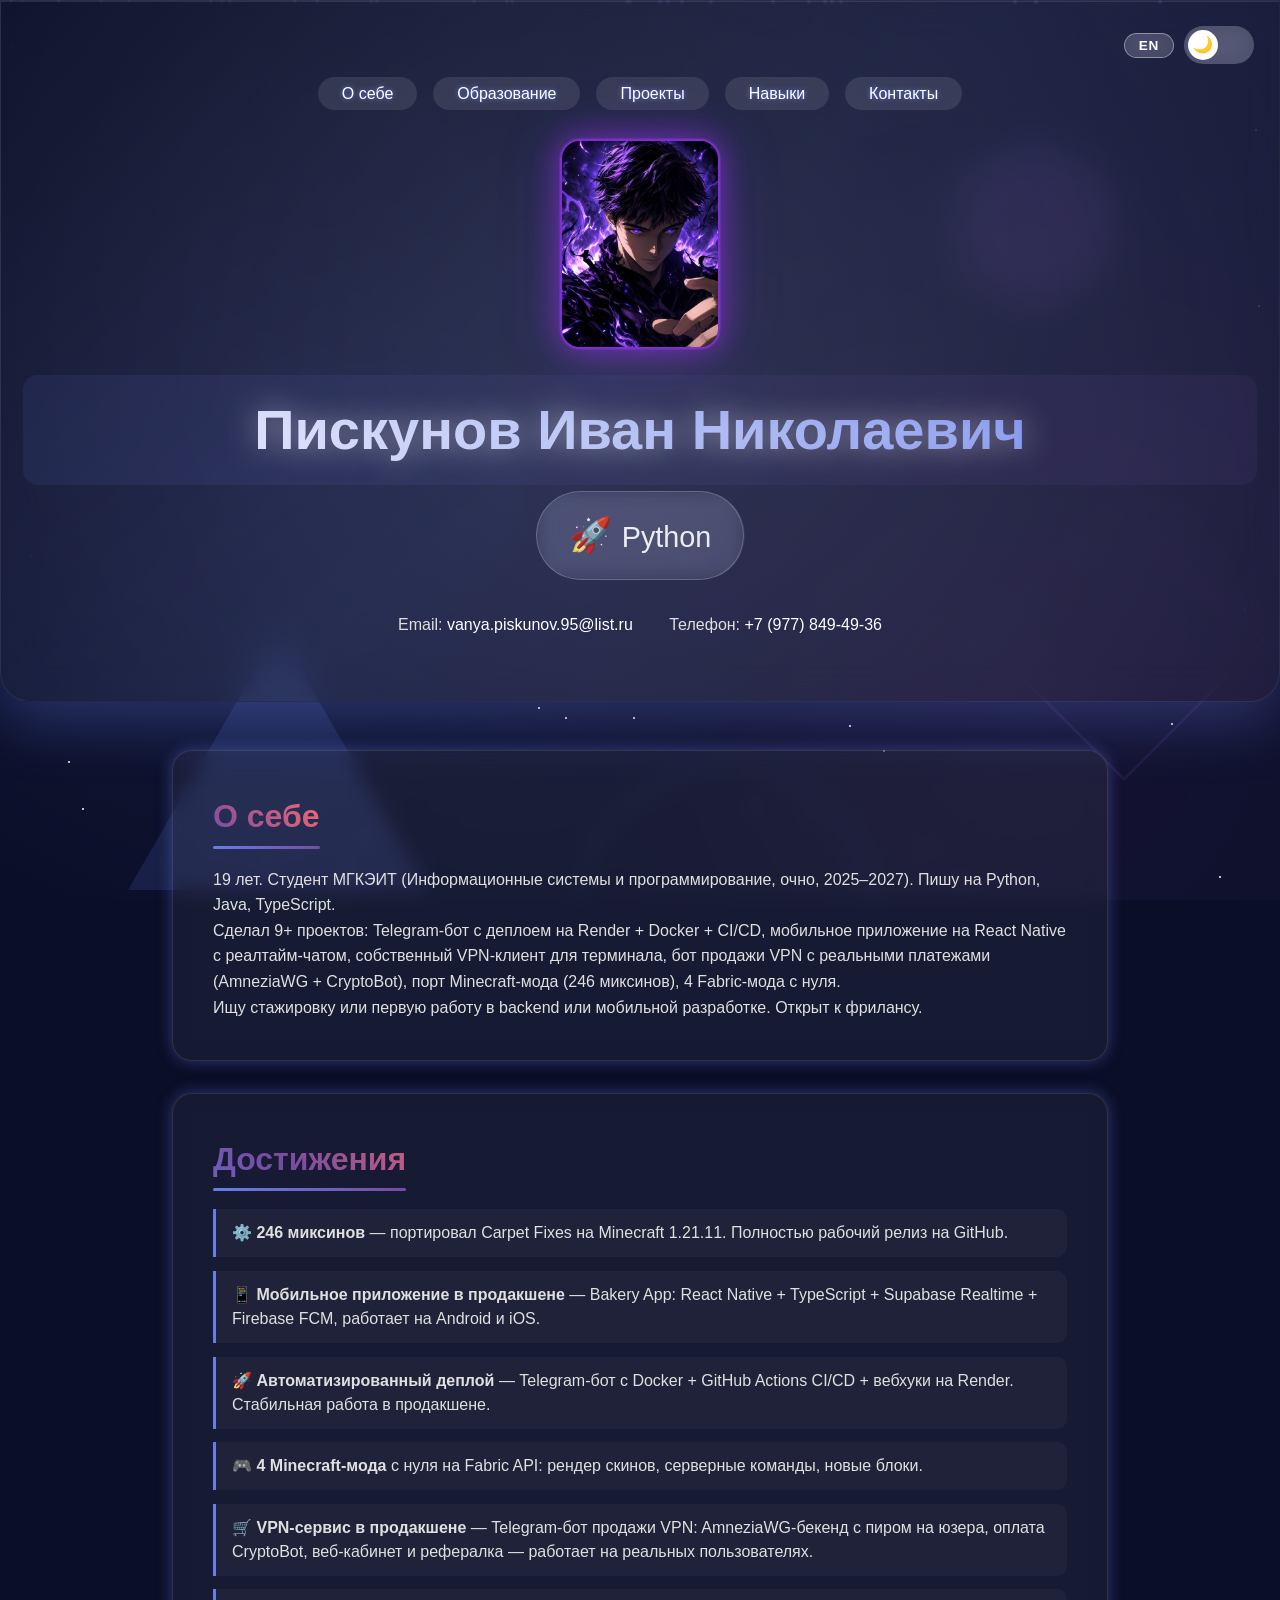
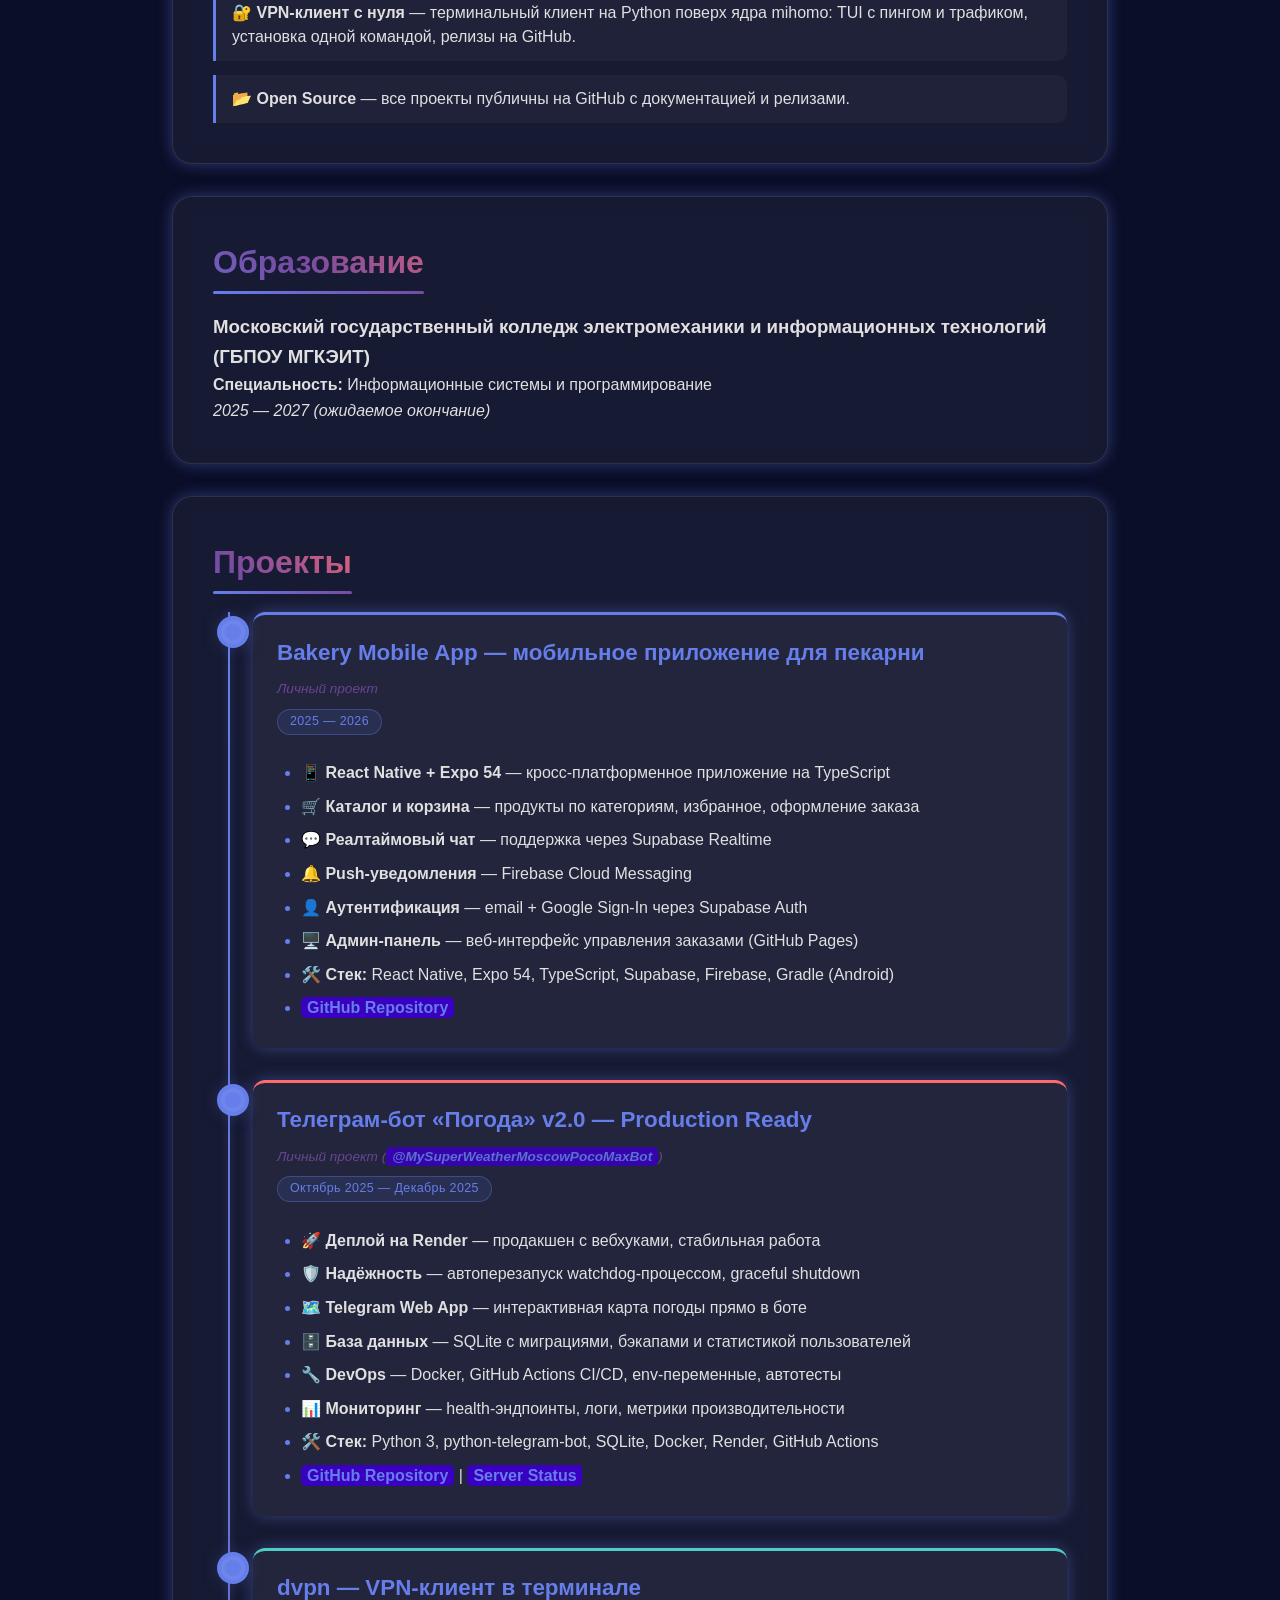
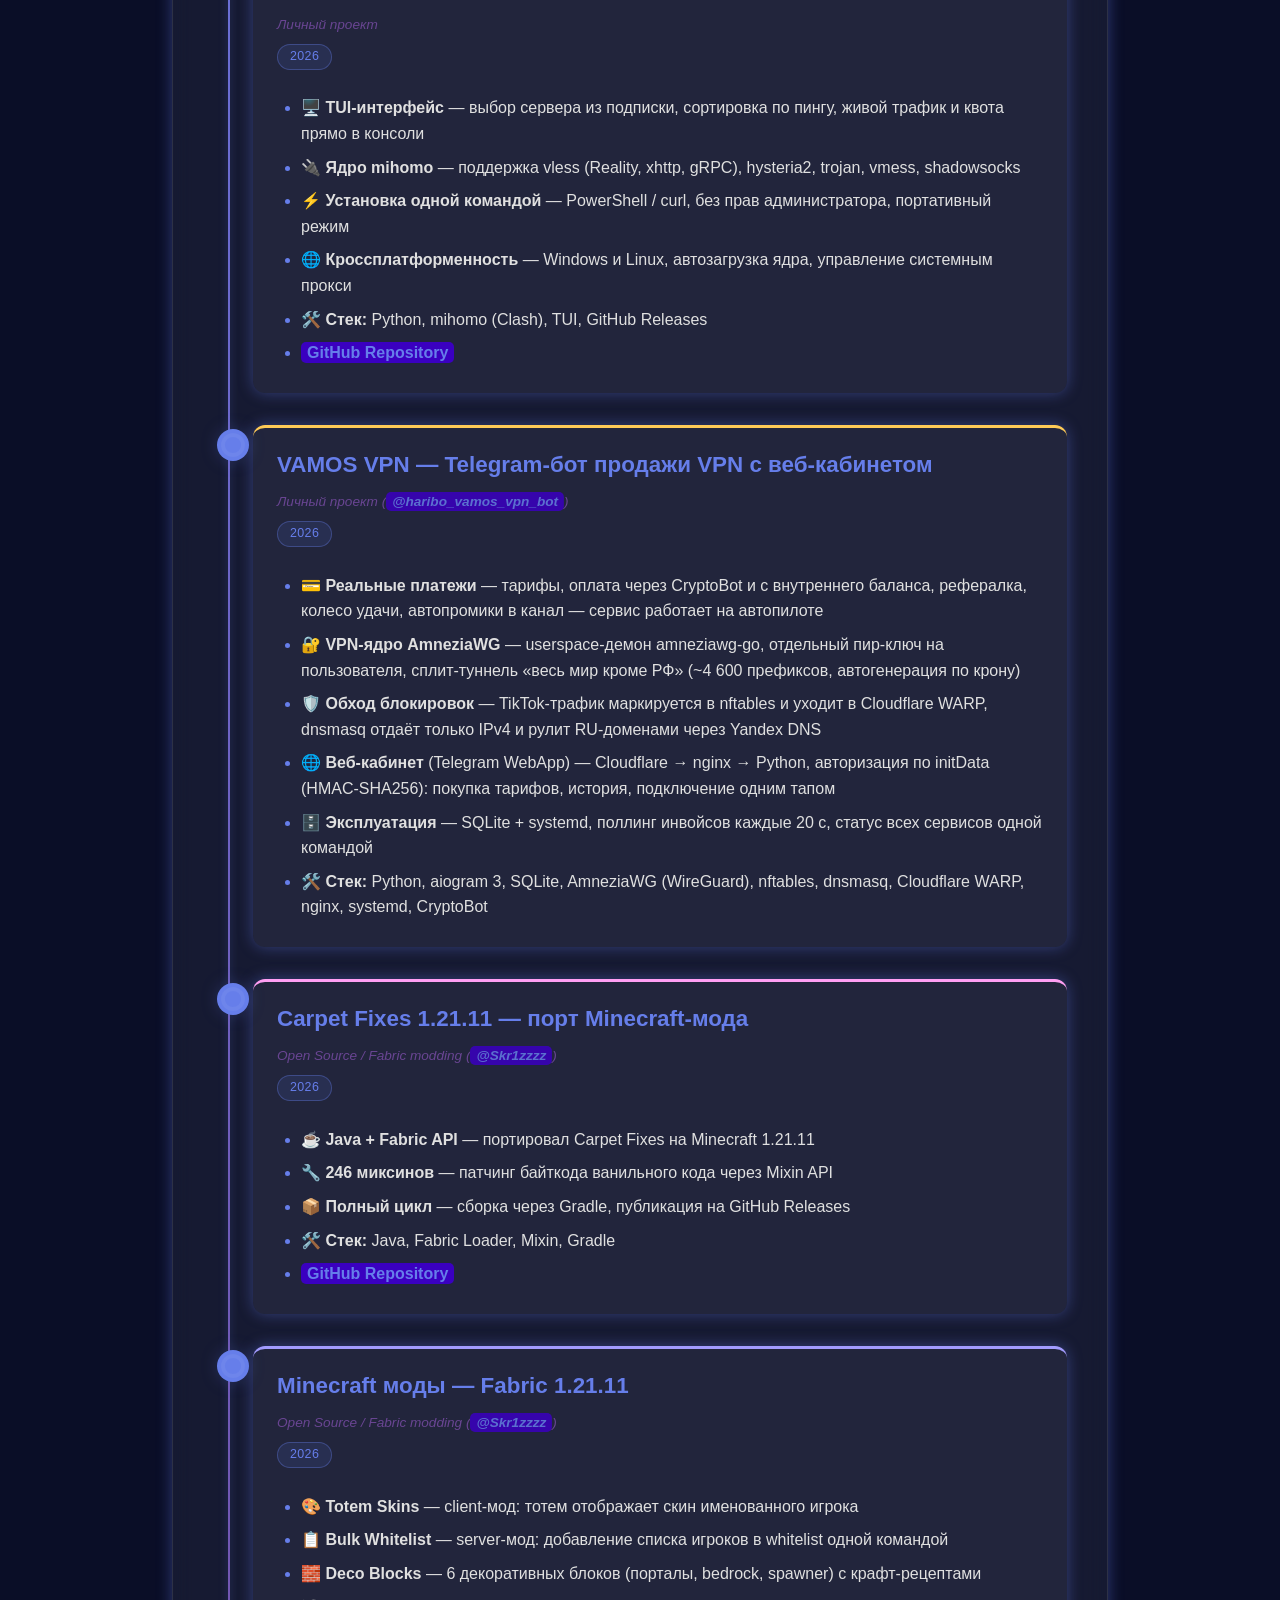
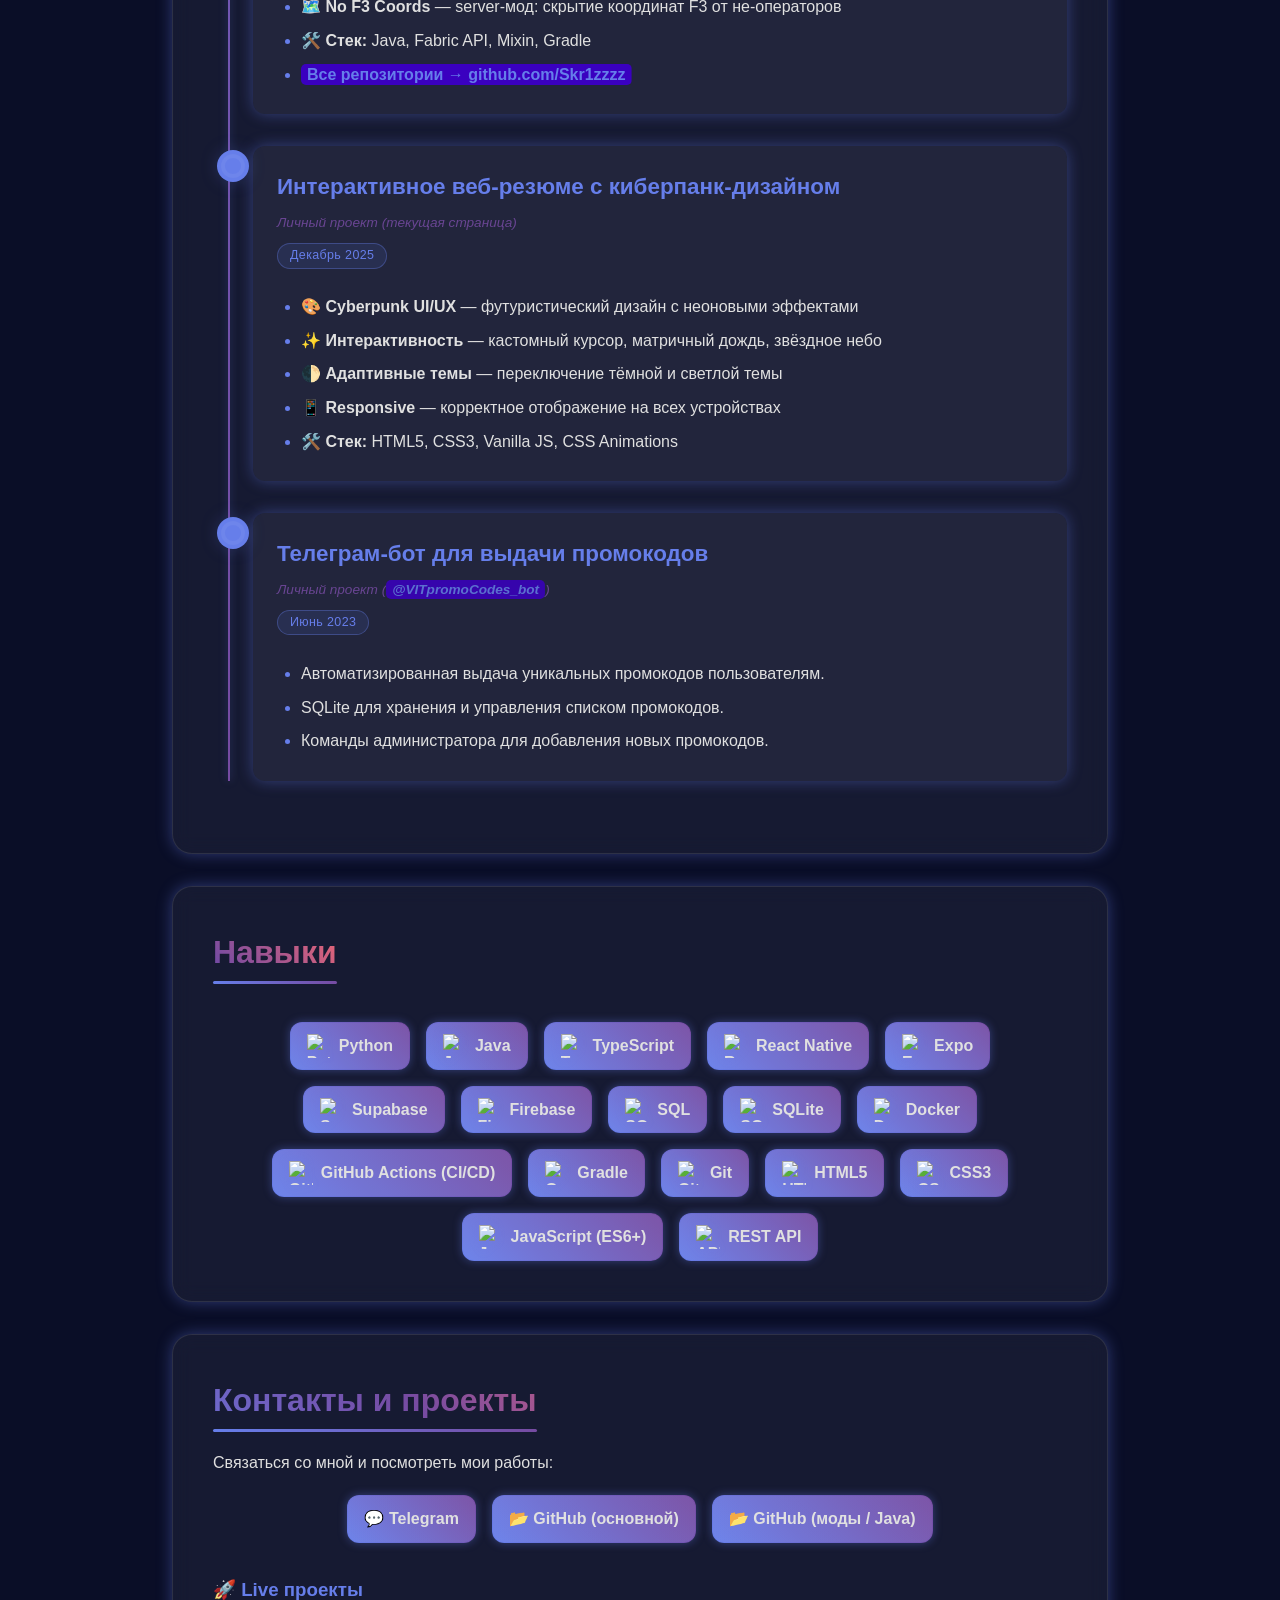
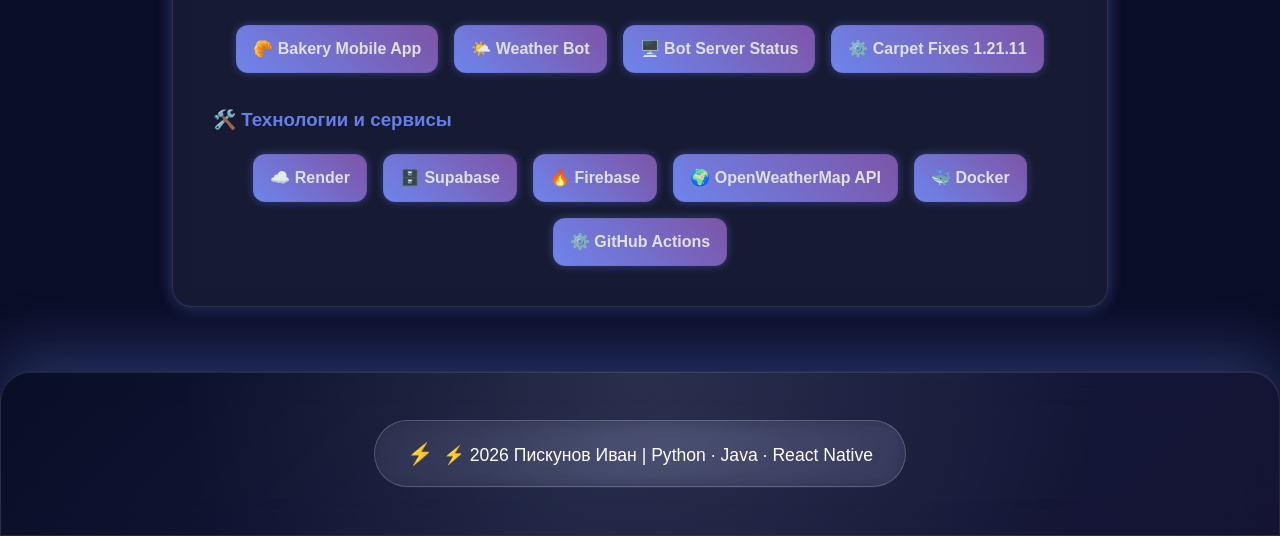
==== index.html @ 860d6eda "feat: add VAMOS VPN Telegram bot project (AmneziaWG, CryptoBot, web dashboard) Co-Authored-By: Claud" ====
<!DOCTYPE html>
<html lang="ru">

<head>
    <meta charset="UTF-8">
    <meta name="viewport" content="width=device-width, initial-scale=1.0">
    <title>Веб-резюме — Пискунов Иван</title>
    <meta name="description" content="Веб-резюме Пискунова Ивана — Python Developer, Java, React Native. 9+ проектов, ищу стажировку или первую работу.">
    <meta property="og:title" content="Пискунов Иван — Python Developer · Java · React Native">
    <meta property="og:description" content="9+ проектов: бот продажи VPN, собственный VPN-клиент, Telegram-бот, React Native приложение, порт Minecraft-мода (246 миксинов). Ищу стажировку или первую работу.">
    <meta property="og:image" content="https://avatars.githubusercontent.com/Skr1zzzz?size=400">
    <meta property="og:image:width" content="400">
    <meta property="og:image:height" content="400">
    <meta property="og:type" content="website">
    <meta name="twitter:card" content="summary_large_image">
    <meta name="twitter:title" content="Пискунов Иван — Python Developer">
    <meta name="twitter:description" content="9+ проектов: бот продажи VPN, VPN-клиент, Telegram-бот с CI/CD, React Native app, Minecraft-моды.">
    <meta name="twitter:image" content="https://avatars.githubusercontent.com/Skr1zzzz?size=400">
    <link rel="icon"
        href="data:image/svg+xml,<svg xmlns='http://www.w3.org/2000/svg' viewBox='0 0 100 100'><text y='.9em' font-size='90'>🚀</text></svg>">
    <link rel="stylesheet" href="styles.css">
</head>

<body>
    <div class="scroll-progress" id="scroll-progress"></div>

    <div class="bg-shapes" id="bg-shapes"></div>
    <div class="code-rain" id="code-rain"></div>
    <div class="particles" id="particles"></div>

    <header id="header">
        <nav>
            <ul class="nav-links">
                <li><a href="#about" data-i18n="nav_about">О себе</a></li>
                <li><a href="#education" data-i18n="nav_education">Образование</a></li>
                <li><a href="#projects" data-i18n="nav_projects">Проекты</a></li>
                <li><a href="#skills" data-i18n="nav_skills">Навыки</a></li>
                <li><a href="#contact" data-i18n="nav_contact">Контакты</a></li>
            </ul>
        </nav>
        <div class="theme-switcher-container">
            <button id="lang-toggle" class="lang-btn" title="Switch language">EN</button>
            <label class="theme-switcher">
                <input type="checkbox" id="theme-toggle">
                <span class="slider"></span>
            </label>
        </div>
        <div class="header-content">
            <div class="avatar-wrapper">
                <img src="avatar.jpg" alt="Ivan Piskunov" class="header-avatar">
                <div class="avatar-glow"></div>
            </div>
            <h1 data-i18n="header_name">Пискунов Иван Николаевич</h1>
            <h2 data-i18n="header_title">Python Developer · Java · React Native</h2>
            <div class="contact-info">
                <p>Email: <a href="mailto:vanya.piskunov.95@list.ru?subject=Связь%20с%20вами&body=Здравствуйте,%20Иван!%0A%0A">vanya.piskunov.95@list.ru</a></p>
                <p>Телефон: <a href="tel:+79778494936">+7 (977) 849-49-36</a></p>
            </div>
        </div>
    </header>

    <div class="main-container">
        <main>
            <section id="about">
                <h2 data-i18n="about_title">О себе</h2>
                <p data-i18n="about_p1">19 лет. Студент МГКЭИТ (Информационные системы и программирование, очно, 2025–2027). Пишу на Python, Java, TypeScript.</p>
                <p data-i18n="about_p2">Сделал 9+ проектов: Telegram-бот с деплоем на Render + Docker + CI/CD, мобильное приложение на React Native с реалтайм-чатом, собственный VPN-клиент для терминала, бот продажи VPN с реальными платежами (AmneziaWG + CryptoBot), порт Minecraft-мода (246 миксинов), 4 Fabric-мода с нуля.</p>
                <p data-i18n="about_p3">Ищу стажировку или первую работу в backend или мобильной разработке. Открыт к фрилансу.</p>
            </section>

            <section id="achievements">
                <h2 data-i18n="ach_title">Достижения</h2>
                <ul class="achievements-list">
                    <li data-i18n="ach_1">⚙️ <strong>246 миксинов</strong> — портировал Carpet Fixes на Minecraft 1.21.11. Полностью рабочий релиз на GitHub.</li>
                    <li data-i18n="ach_2">📱 <strong>Мобильное приложение в продакшене</strong> — Bakery App: React Native + TypeScript + Supabase Realtime + Firebase FCM, работает на Android и iOS.</li>
                    <li data-i18n="ach_3">🚀 <strong>Автоматизированный деплой</strong> — Telegram-бот с Docker + GitHub Actions CI/CD + вебхуки на Render. Стабильная работа в продакшене.</li>
                    <li data-i18n="ach_4">🎮 <strong>4 Minecraft-мода</strong> с нуля на Fabric API: рендер скинов, серверные команды, новые блоки.</li>
                    <li data-i18n="ach_bot">🛒 <strong>VPN-сервис в продакшене</strong> — Telegram-бот продажи VPN: AmneziaWG-бекенд с пиром на юзера, оплата CryptoBot, веб-кабинет и рефералка — работает на реальных пользователях.</li>
                                <li data-i18n="ach_5">🔐 <strong>VPN-клиент с нуля</strong> — терминальный клиент на Python поверх ядра mihomo: TUI с пингом и трафиком, установка одной командой, релизы на GitHub.</li>
                    <li data-i18n="ach_6">📂 <strong>Open Source</strong> — все проекты публичны на GitHub с документацией и релизами.</li>
                </ul>
            </section>

            <section id="education">
                <h2 data-i18n="edu_title">Образование</h2>
                <div class="education-item">
                    <h3 data-i18n="edu_school">Московский государственный колледж электромеханики и информационных технологий (ГБПОУ МГКЭИТ)</h3>
                    <p><strong data-i18n="edu_spec_label">Специальность:</strong> <span data-i18n="edu_spec">Информационные системы и программирование</span></p>
                    <p><em data-i18n="edu_years">2025 — 2027 (ожидаемое окончание)</em></p>
                </div>
            </section>

            <section id="projects">
                <h2 data-i18n="proj_title">Проекты</h2>
                <div class="timeline">

                    <div class="timeline-item">
                        <div class="timeline-content">
                            <h3 data-i18n="proj_bakery_title">Bakery Mobile App — мобильное приложение для пекарни</h3>
                            <p class="company" data-i18n="proj_bakery_company">Личный проект</p>
                            <span class="date" data-i18n="proj_bakery_date">2025 — 2026</span>
                            <ul>
                                <li data-i18n="proj_bakery_1"><strong>📱 React Native + Expo 54</strong> — кросс-платформенное приложение на TypeScript</li>
                                <li data-i18n="proj_bakery_2"><strong>🛒 Каталог и корзина</strong> — продукты по категориям, избранное, оформление заказа</li>
                                <li data-i18n="proj_bakery_3"><strong>💬 Реалтаймовый чат</strong> — поддержка через Supabase Realtime</li>
                                <li data-i18n="proj_bakery_4"><strong>🔔 Push-уведомления</strong> — Firebase Cloud Messaging</li>
                                <li data-i18n="proj_bakery_5"><strong>👤 Аутентификация</strong> — email + Google Sign-In через Supabase Auth</li>
                                <li data-i18n="proj_bakery_6"><strong>🖥️ Админ-панель</strong> — веб-интерфейс управления заказами (GitHub Pages)</li>
                                <li data-i18n="proj_bakery_stack"><strong>🛠️ Стек:</strong> React Native, Expo 54, TypeScript, Supabase, Firebase, Gradle (Android)</li>
                                <li><a href="https://github.com/platezkaivan-droid/bakery-mobile-app" target="_blank"><strong>GitHub Repository</strong></a></li>
                            </ul>
                        </div>
                    </div>

                    <div class="timeline-item">
                        <div class="timeline-content">
                            <h3 data-i18n="proj_weather_title">Телеграм-бот «Погода» v2.0 — Production Ready</h3>
                            <p class="company" data-i18n="proj_weather_company">Личный проект (<a href="https://t.me/MySuperWeatherMoscowPocoMaxBot" target="_blank">@MySuperWeatherMoscowPocoMaxBot</a>)</p>
                            <span class="date" data-i18n="proj_weather_date">Октябрь 2025 — Декабрь 2025</span>
                            <ul>
                                <li data-i18n="proj_weather_1"><strong>🚀 Деплой на Render</strong> — продакшен с вебхуками, стабильная работа</li>
                                <li data-i18n="proj_weather_2"><strong>🛡️ Надёжность</strong> — автоперезапуск watchdog-процессом, graceful shutdown</li>
                                <li data-i18n="proj_weather_3"><strong>🗺️ Telegram Web App</strong> — интерактивная карта погоды прямо в боте</li>
                                <li data-i18n="proj_weather_4"><strong>🗄️ База данных</strong> — SQLite с миграциями, бэкапами и статистикой пользователей</li>
                                <li data-i18n="proj_weather_5"><strong>🔧 DevOps</strong> — Docker, GitHub Actions CI/CD, env-переменные, автотесты</li>
                                <li data-i18n="proj_weather_6"><strong>📊 Мониторинг</strong> — health-эндпоинты, логи, метрики производительности</li>
                                <li data-i18n="proj_weather_stack"><strong>🛠️ Стек:</strong> Python 3, python-telegram-bot, SQLite, Docker, Render, GitHub Actions</li>
                                <li>
                                    <a href="https://github.com/platezkaivan-droid/weather_bot" target="_blank"><strong>GitHub Repository</strong></a>
                                    | <a href="https://weather-bot-a05t.onrender.com/" target="_blank"><strong>Server Status</strong></a>
                                </li>
                            </ul>
                        </div>
                    </div>

                    <div class="timeline-item">
                        <div class="timeline-content">
                            <h3 data-i18n="proj_dvpn_title">dvpn — VPN-клиент в терминале</h3>
                            <p class="company" data-i18n="proj_dvpn_company">Личный проект</p>
                            <span class="date">2026</span>
                            <ul>
                                <li data-i18n="proj_dvpn_1"><strong>🖥️ TUI-интерфейс</strong> — выбор сервера из подписки, сортировка по пингу, живой трафик и квота прямо в консоли</li>
                                <li data-i18n="proj_dvpn_2"><strong>🔌 Ядро mihomo</strong> — поддержка vless (Reality, xhttp, gRPC), hysteria2, trojan, vmess, shadowsocks</li>
                                <li data-i18n="proj_dvpn_3"><strong>⚡ Установка одной командой</strong> — PowerShell / curl, без прав администратора, портативный режим</li>
                                <li data-i18n="proj_dvpn_4"><strong>🌐 Кроссплатформенность</strong> — Windows и Linux, автозагрузка ядра, управление системным прокси</li>
                                <li data-i18n="proj_dvpn_stack"><strong>🛠️ Стек:</strong> Python, mihomo (Clash), TUI, GitHub Releases</li>
                                <li><a href="https://github.com/platezkaivan-droid/dvpn-get" target="_blank"><strong>GitHub Repository</strong></a></li>
                            </ul>
                        </div>
                    </div>

                    <div class="timeline-item">
                        <div class="timeline-content">
                            <h3 data-i18n="proj_vamos_title">VAMOS VPN — Telegram-бот продажи VPN с веб-кабинетом</h3>
                            <p class="company" data-i18n="proj_vamos_company">Личный проект (<a href="https://t.me/haribo_vamos_vpn_bot" target="_blank">@haribo_vamos_vpn_bot</a>)</p>
                            <span class="date">2026</span>
                            <ul>
                                <li data-i18n="proj_vamos_1"><strong>💳 Реальные платежи</strong> — тарифы, оплата через CryptoBot и с внутреннего баланса, рефералка, колесо удачи, автопромики в канал — сервис работает на автопилоте</li>
                                <li data-i18n="proj_vamos_2"><strong>🔐 VPN-ядро AmneziaWG</strong> — userspace-демон amneziawg-go, отдельный пир-ключ на пользователя, сплит-туннель «весь мир кроме РФ» (~4 600 префиксов, автогенерация по крону)</li>
                                <li data-i18n="proj_vamos_3"><strong>🛡️ Обход блокировок</strong> — TikTok-трафик маркируется в nftables и уходит в Cloudflare WARP, dnsmasq отдаёт только IPv4 и рулит RU-доменами через Yandex DNS</li>
                                <li data-i18n="proj_vamos_4"><strong>🌐 Веб-кабинет</strong> (Telegram WebApp) — Cloudflare → nginx → Python, авторизация по initData (HMAC-SHA256): покупка тарифов, история, подключение одним тапом</li>
                                <li data-i18n="proj_vamos_5"><strong>🗄️ Эксплуатация</strong> — SQLite + systemd, поллинг инвойсов каждые 20 с, статус всех сервисов одной командой</li>
                                <li data-i18n="proj_vamos_stack"><strong>🛠️ Стек:</strong> Python, aiogram 3, SQLite, AmneziaWG (WireGuard), nftables, dnsmasq, Cloudflare WARP, nginx, systemd, CryptoBot</li>
                            </ul>
                        </div>
                    </div>

                    <div class="timeline-item">
                        <div class="timeline-content">
                            <h3 data-i18n="proj_carpet_title">Carpet Fixes 1.21.11 — порт Minecraft-мода</h3>
                            <p class="company" data-i18n="proj_carpet_company">Open Source / Fabric modding (<a href="https://github.com/Skr1zzzz" target="_blank">@Skr1zzzz</a>)</p>
                            <span class="date">2026</span>
                            <ul>
                                <li data-i18n="proj_carpet_1"><strong>☕ Java + Fabric API</strong> — портировал Carpet Fixes на Minecraft 1.21.11</li>
                                <li data-i18n="proj_carpet_2"><strong>🔧 246 миксинов</strong> — патчинг байткода ванильного кода через Mixin API</li>
                                <li data-i18n="proj_carpet_3"><strong>📦 Полный цикл</strong> — сборка через Gradle, публикация на GitHub Releases</li>
                                <li data-i18n="proj_carpet_stack"><strong>🛠️ Стек:</strong> Java, Fabric Loader, Mixin, Gradle</li>
                                <li><a href="https://github.com/Skr1zzzz/carpet-fixes-1.21.11" target="_blank"><strong>GitHub Repository</strong></a></li>
                            </ul>
                        </div>
                    </div>

                    <div class="timeline-item">
                        <div class="timeline-content">
                            <h3 data-i18n="proj_mods_title">Minecraft моды — Fabric 1.21.11</h3>
                            <p class="company" data-i18n="proj_mods_company">Open Source / Fabric modding (<a href="https://github.com/Skr1zzzz" target="_blank">@Skr1zzzz</a>)</p>
                            <span class="date">2026</span>
                            <ul>
                                <li data-i18n="proj_mods_1"><strong>🎨 Totem Skins</strong> — client-мод: тотем отображает скин именованного игрока</li>
                                <li data-i18n="proj_mods_2"><strong>📋 Bulk Whitelist</strong> — server-мод: добавление списка игроков в whitelist одной командой</li>
                                <li data-i18n="proj_mods_3"><strong>🧱 Deco Blocks</strong> — 6 декоративных блоков (порталы, bedrock, spawner) с крафт-рецептами</li>
                                <li data-i18n="proj_mods_4"><strong>🗺️ No F3 Coords</strong> — server-мод: скрытие координат F3 от не-операторов</li>
                                <li data-i18n="proj_mods_stack"><strong>🛠️ Стек:</strong> Java, Fabric API, Mixin, Gradle</li>
                                <li><a href="https://github.com/Skr1zzzz" target="_blank"><strong data-i18n="proj_mods_all">Все репозитории → github.com/Skr1zzzz</strong></a></li>
                            </ul>
                        </div>
                    </div>

                    <div class="timeline-item">
                        <div class="timeline-content">
                            <h3 data-i18n="proj_resume_title">Интерактивное веб-резюме с киберпанк-дизайном</h3>
                            <p class="company" data-i18n="proj_resume_company">Личный проект (текущая страница)</p>
                            <span class="date" data-i18n="proj_resume_date">Декабрь 2025</span>
                            <ul>
                                <li data-i18n="proj_resume_1"><strong>🎨 Cyberpunk UI/UX</strong> — футуристический дизайн с неоновыми эффектами</li>
                                <li data-i18n="proj_resume_2"><strong>✨ Интерактивность</strong> — кастомный курсор, матричный дождь, звёздное небо</li>
                                <li data-i18n="proj_resume_3"><strong>🌓 Адаптивные темы</strong> — переключение тёмной и светлой темы</li>
                                <li data-i18n="proj_resume_4"><strong>📱 Responsive</strong> — корректное отображение на всех устройствах</li>
                                <li data-i18n="proj_resume_stack"><strong>🛠️ Стек:</strong> HTML5, CSS3, Vanilla JS, CSS Animations</li>
                            </ul>
                        </div>
                    </div>

                    <div class="timeline-item">
                        <div class="timeline-content">
                            <h3 data-i18n="proj_promo_title">Телеграм-бот для выдачи промокодов</h3>
                            <p class="company" data-i18n="proj_promo_company">Личный проект (<a href="https://t.me/VITpromoCodes_bot" target="_blank">@VITpromoCodes_bot</a>)</p>
                            <span class="date" data-i18n="proj_promo_date">Июнь 2023</span>
                            <ul>
                                <li data-i18n="proj_promo_1">Автоматизированная выдача уникальных промокодов пользователям.</li>
                                <li data-i18n="proj_promo_2">SQLite для хранения и управления списком промокодов.</li>
                                <li data-i18n="proj_promo_3">Команды администратора для добавления новых промокодов.</li>
                            </ul>
                        </div>
                    </div>

                </div>
            </section>

            <section id="skills">
                <h2 data-i18n="skills_title">Навыки</h2>
                <div class="contact-links">
                    <a href="https://www.python.org/" target="_blank" rel="noopener noreferrer">
                        <img src="https://cdn.jsdelivr.net/gh/devicons/devicon/icons/python/python-original.svg" alt="Python">
                        Python
                    </a>
                    <a href="https://www.java.com/" target="_blank" rel="noopener noreferrer">
                        <img src="https://cdn.jsdelivr.net/gh/devicons/devicon/icons/java/java-original.svg" alt="Java">
                        Java
                    </a>
                    <a href="https://www.typescriptlang.org/" target="_blank" rel="noopener noreferrer">
                        <img src="https://cdn.jsdelivr.net/gh/devicons/devicon/icons/typescript/typescript-original.svg" alt="TypeScript">
                        TypeScript
                    </a>
                    <a href="https://reactnative.dev/" target="_blank" rel="noopener noreferrer">
                        <img src="https://cdn.jsdelivr.net/gh/devicons/devicon/icons/react/react-original.svg" alt="React Native">
                        React Native
                    </a>
                    <a href="https://expo.dev/" target="_blank" rel="noopener noreferrer">
                        <img src="https://cdn.jsdelivr.net/gh/devicons/devicon/icons/javascript/javascript-original.svg" alt="Expo">
                        Expo
                    </a>
                    <a href="https://supabase.com/" target="_blank" rel="noopener noreferrer">
                        <img src="https://cdn.jsdelivr.net/gh/devicons/devicon/icons/supabase/supabase-original.svg" alt="Supabase">
                        Supabase
                    </a>
                    <a href="https://firebase.google.com/" target="_blank" rel="noopener noreferrer">
                        <img src="https://cdn.jsdelivr.net/gh/devicons/devicon/icons/firebase/firebase-plain.svg" alt="Firebase">
                        Firebase
                    </a>
                    <a href="https://ru.wikipedia.org/wiki/SQL" target="_blank" rel="noopener noreferrer">
                        <img src="https://cdn.jsdelivr.net/gh/devicons/devicon/icons/mysql/mysql-original.svg" alt="SQL">
                        SQL
                    </a>
                    <a href="https://www.sqlite.org/" target="_blank" rel="noopener noreferrer">
                        <img src="https://cdn.jsdelivr.net/gh/devicons/devicon/icons/sqlite/sqlite-original.svg" alt="SQLite">
                        SQLite
                    </a>
                    <a href="https://docs.docker.com/" target="_blank" rel="noopener noreferrer">
                        <img src="https://cdn.jsdelivr.net/gh/devicons/devicon/icons/docker/docker-original.svg" alt="Docker">
                        Docker
                    </a>
                    <a href="https://docs.github.com/en/actions" target="_blank" rel="noopener noreferrer">
                        <img src="https://cdn.jsdelivr.net/gh/devicons/devicon/icons/github/github-original.svg" alt="GitHub Actions">
                        GitHub Actions (CI/CD)
                    </a>
                    <a href="https://gradle.org/" target="_blank" rel="noopener noreferrer">
                        <img src="https://cdn.jsdelivr.net/gh/devicons/devicon/icons/gradle/gradle-original.svg" alt="Gradle">
                        Gradle
                    </a>
                    <a href="https://git-scm.com/" target="_blank" rel="noopener noreferrer">
                        <img src="https://cdn.jsdelivr.net/gh/devicons/devicon/icons/git/git-original.svg" alt="Git">
                        Git
                    </a>
                    <a href="https://developer.mozilla.org/ru/docs/Web/HTML" target="_blank" rel="noopener noreferrer">
                        <img src="https://cdn.jsdelivr.net/gh/devicons/devicon/icons/html5/html5-original.svg" alt="HTML5">
                        HTML5
                    </a>
                    <a href="https://developer.mozilla.org/ru/docs/Web/CSS" target="_blank" rel="noopener noreferrer">
                        <img src="https://cdn.jsdelivr.net/gh/devicons/devicon/icons/css3/css3-original.svg" alt="CSS3">
                        CSS3
                    </a>
                    <a href="https://developer.mozilla.org/ru/docs/Web/JavaScript" target="_blank" rel="noopener noreferrer">
                        <img src="https://cdn.jsdelivr.net/gh/devicons/devicon/icons/javascript/javascript-original.svg" alt="JavaScript">
                        JavaScript (ES6+)
                    </a>
                    <a href="https://ru.wikipedia.org/wiki/API" target="_blank" rel="noopener noreferrer">
                        <img src="https://cdn.jsdelivr.net/gh/devicons/devicon/icons/graphql/graphql-plain.svg" alt="API">
                        REST API
                    </a>
                </div>
            </section>

            <section id="contact">
                <h2 data-i18n="contact_title">Контакты и проекты</h2>
                <p data-i18n="contact_intro">Связаться со мной и посмотреть мои работы:</p>
                <div class="contact-links">
                    <a href="https://t.me/Skrizzzy4" target="_blank" data-i18n="contact_tg">💬 Telegram</a>
                    <a href="https://github.com/platezkaivan-droid" target="_blank" data-i18n="contact_gh_main">📂 GitHub (основной)</a>
                    <a href="https://github.com/Skr1zzzz" target="_blank" data-i18n="contact_gh_mods">📂 GitHub (моды / Java)</a>
                </div>

                <h3 style="margin-top: 2rem; color: var(--accent-color);" data-i18n="contact_live">🚀 Live проекты</h3>
                <div class="contact-links">
                    <a href="https://github.com/platezkaivan-droid/bakery-mobile-app" target="_blank">🥐 Bakery Mobile App</a>
                    <a href="https://t.me/MySuperWeatherMoscowPocoMaxBot" target="_blank">🌤️ Weather Bot</a>
                    <a href="https://weather-bot-a05t.onrender.com/" target="_blank">🖥️ Bot Server Status</a>
                    <a href="https://github.com/Skr1zzzz/carpet-fixes-1.21.11" target="_blank">⚙️ Carpet Fixes 1.21.11</a>
                </div>

                <h3 style="margin-top: 2rem; color: var(--accent-color);" data-i18n="contact_tech">🛠️ Технологии и сервисы</h3>
                <div class="contact-links">
                    <a href="https://render.com/" target="_blank">☁️ Render</a>
                    <a href="https://supabase.com/" target="_blank">🗄️ Supabase</a>
                    <a href="https://firebase.google.com/" target="_blank">🔥 Firebase</a>
                    <a href="https://openweathermap.org/api" target="_blank">🌍 OpenWeatherMap API</a>
                    <a href="https://docs.docker.com/" target="_blank">🐳 Docker</a>
                    <a href="https://docs.github.com/en/actions" target="_blank">⚙️ GitHub Actions</a>
                </div>
            </section>
        </main>
    </div>

    <footer>
        <p data-i18n="footer_text">⚡ 2026 Пискунов Иван | Python · Java · React Native</p>
    </footer>

    <script src="script.js"></script>
    <button id="scrollTopBtn">↑</button>
    <script>
        const scrollBtn = document.getElementById("scrollTopBtn");

        window.addEventListener("scroll", () => {
            if (window.scrollY > 300) scrollBtn.classList.add("show");
            else scrollBtn.classList.remove("show");
        });

        scrollBtn.addEventListener("click", () => {
            window.scrollTo({ top: 0, behavior: "smooth" });
        });
    </script>
</body>

</html>
---- styles.css ----
* {
    margin: 0;
    padding: 0;
    box-sizing: border-box;
}

html {
    scroll-behavior: auto;
}

:root {
    --bg-color: #0a0e27;
    --text-color: #e0e0e0;
    --header-bg: linear-gradient(135deg, #667eea 0%, #764ba2 100%);
    --header-text: white;
    --section-bg: rgba(255, 255, 255, 0.05);
    --accent-color: #667eea;
    --accent-secondary: #764ba2;
    --shadow-color: rgba(0, 0, 0, 0.3);
    --timeline-line-color: #667eea;
    --glow-color: rgba(102, 126, 234, 0.4);
    --link-hover-bg: #3a00c0;
    --link-hover-text: white;
}

body.light-theme {
    --bg-color: #f8faff;
    --text-color: #1a1a2e;
    --header-bg: linear-gradient(135deg, #8ea9ff 0%, #b58cff 100%);
    --header-text: #ffffff;
    --section-bg: rgba(255, 255, 255, 0.9);
    --accent-color: #5b6cff;
    --accent-secondary: #9b6bff;
    --shadow-color: rgba(0, 0, 0, 0.1);
    --timeline-line-color: #7d89ff;
    --glow-color: rgba(91, 108, 255, 0.5);
    /* делаю поярче чтоб норм было видно */
    --link-hover-bg: rgba(91, 108, 255, 0.15);
    --link-hover-text: #1a1a2e;
}

.section,
.card,
.timeline-item {
    position: relative;
    box-shadow: 0 0 15px var(--glow-color);
    transition: box-shadow 0.3s ease;
}

.section:hover,
.card:hover,
.timeline-item:hover {
    box-shadow: 0 0 25px var(--accent-secondary);
}


html {
    background: var(--bg-color);
}

body {
    font-family: 'Segoe UI', Tahoma, Geneva, Verdana, sans-serif;
    line-height: 1.6;
    background: var(--bg-color);
    color: var(--text-color);
    transition: background-color 0.5s, color 0.5s;
    overflow-x: hidden;
    position: relative;
}

* {
    cursor: none !important;
}

/* киберпанковый курсор как в фильмах про хакеров */
.custom-cursor {
    position: fixed;
    width: 40px;
    height: 40px;
    pointer-events: none;
    z-index: 999999;
    will-change: transform;
    transition: width 0.18s ease, height 0.18s ease, filter 0.15s ease;
    filter: drop-shadow(0 0 10px var(--accent-color));
}

/* внешнее колечко которое крутится с градиентом */
.custom-cursor::before {
    content: '';
    position: absolute;
    top: 0;
    left: 0;
    width: 100%;
    height: 100%;
    background: conic-gradient(from 0deg,
            var(--accent-color) 0deg,
            var(--accent-secondary) 90deg,
            #ff6b6b 180deg,
            #4ecdc4 270deg,
            var(--accent-color) 360deg);
    border-radius: 50%;
    animation: cursorRotate 2s linear infinite;
    opacity: 0.8;
}

/* внутренний кружочек */
.custom-cursor::after {
    content: '';
    position: absolute;
    top: 50%;
    left: 50%;
    transform: translate(-50%, -50%);
    width: 24px;
    height: 24px;
    background: rgba(255, 255, 255, 0.95);
    border: 2px solid var(--accent-color);
    border-radius: 50%;
    box-shadow:
        0 0 0 2px rgba(255, 255, 255, 0.3),
        0 0 20px var(--accent-color),
        inset 0 0 8px rgba(102, 126, 234, 0.2);
    animation: cursorPulse 1.5s ease-in-out infinite;
}

@keyframes cursorRotate {
    0% {
        transform: rotate(0deg);
    }

    100% {
        transform: rotate(360deg);
    }
}

@keyframes cursorPulse {

    0%,
    100% {
        transform: translate(-50%, -50%) scale(1);
        opacity: 1;
    }

    50% {
        transform: translate(-50%, -50%) scale(0.85);
        opacity: 0.9;
    }
}

/* центральная точечка курсора */
.cursor-center {
    position: absolute;
    top: 50%;
    left: 50%;
    transform: translate(-50%, -50%);
    width: 6px;
    height: 6px;
    background: var(--accent-color);
    border-radius: 50%;
    box-shadow:
        0 0 0 1px rgba(255, 255, 255, 0.8),
        0 0 10px var(--accent-color);
    animation: centerPulse 1s ease-in-out infinite;
    z-index: 10;
}

@keyframes centerPulse {

    0%,
    100% {
        transform: translate(-50%, -50%) scale(1);
        opacity: 1;
    }

    50% {
        transform: translate(-50%, -50%) scale(1.5);
        opacity: 0.7;
    }
}

/* когда наводишь курсор на что то */
.custom-cursor.hover {
    width: 60px;
    height: 60px;
    filter: drop-shadow(0 0 20px var(--accent-color)) drop-shadow(0 0 40px var(--accent-secondary));
}

.custom-cursor.hover::before {
    background: conic-gradient(from 0deg,
            var(--accent-color) 0deg,
            #ff6b6b 60deg,
            var(--accent-secondary) 120deg,
            #4ecdc4 180deg,
            #feca57 240deg,
            #ff9ff3 300deg,
            var(--accent-color) 360deg);
    animation: cursorRotate 0.8s linear infinite, hoverPulse 1.2s ease-in-out infinite;
}

.custom-cursor.hover::after {
    width: 36px;
    height: 36px;
    border-width: 3px;
    background: rgba(255, 255, 255, 0.98);
    box-shadow:
        0 0 0 3px rgba(255, 255, 255, 0.4),
        0 0 30px var(--accent-color),
        0 0 50px var(--accent-secondary),
        inset 0 0 15px rgba(102, 126, 234, 0.3);
}

.custom-cursor.hover .cursor-center {
    width: 10px;
    height: 10px;
    background: linear-gradient(45deg, var(--accent-color), var(--accent-secondary));
    box-shadow:
        0 0 0 2px rgba(255, 255, 255, 0.9),
        0 0 15px var(--accent-color),
        0 0 25px var(--accent-secondary);
    animation: centerPulse 0.6s ease-in-out infinite;
}

@keyframes hoverPulse {

    0%,
    100% {
        opacity: 0.9;
        transform: scale(1);
    }

    50% {
        opacity: 1;
        transform: scale(1.05);
    }
}

/* когда кликаешь */
.custom-cursor.click {
    animation: clickEffect 0.3s ease-out;
}

@keyframes clickEffect {
    0% {
        transform: scale(1);
        filter: drop-shadow(0 0 10px var(--accent-color));
    }

    50% {
        transform: scale(1.3);
        filter: drop-shadow(0 0 30px var(--accent-color)) drop-shadow(0 0 50px var(--accent-secondary));
    }

    100% {
        transform: scale(1);
        filter: drop-shadow(0 0 10px var(--accent-color));
    }
}

.custom-cursor.hover::before {
    width: 12px;
    height: 12px;
    background: linear-gradient(45deg, #ffffff, var(--accent-secondary));
    box-shadow:
        0 0 0 2px rgba(255, 255, 255, 0.9),
        0 0 20px #ffffff,
        0 0 40px var(--accent-color);
    animation: cursorHoverCenter 1s ease-in-out infinite;
}

@keyframes cursorHoverCenter {

    0%,
    100% {
        transform: translate(-50%, -50%) scale(1) rotate(0deg);
    }

    50% {
        transform: translate(-50%, -50%) scale(1.3) rotate(-180deg);
    }
}

body::before {
    content: '';
    position: fixed;
    top: 0;
    left: 0;
    width: 100%;
    height: 100%;
    background: radial-gradient(circle at 20% 50%, rgba(102, 126, 234, 0.1) 0%, transparent 50%),
        radial-gradient(circle at 80% 80%, rgba(118, 75, 162, 0.1) 0%, transparent 50%);
    pointer-events: none;
    z-index: 0;
    animation: bgPulse 15s ease-in-out infinite;
}

@keyframes bgPulse {

    0%,
    100% {
        opacity: 0.5;
    }

    50% {
        opacity: 1;
    }
}

.bg-shapes {
    position: fixed;
    top: 0;
    left: 0;
    width: 100%;
    height: 100%;
    pointer-events: none;
    z-index: 0;
    overflow: hidden;
}

.shape {
    position: absolute;
    opacity: 0.15;
}

.shape-circle {
    width: 300px;
    height: 300px;
    border: 3px solid var(--accent-color);
    border-radius: 50%;
    animation: floatRotate 25s infinite ease-in-out;
}

.shape-square {
    width: 200px;
    height: 200px;
    border: 3px solid var(--accent-secondary);
    animation: floatRotateReverse 30s infinite ease-in-out;
    transform: rotate(45deg);
}

.shape-triangle {
    width: 0;
    height: 0;
    border-left: 150px solid transparent;
    border-right: 150px solid transparent;
    border-bottom: 260px solid var(--accent-color);
    animation: floatRotate 35s infinite ease-in-out;
}

.shape-hexagon {
    width: 150px;
    height: 87px;
    background: var(--accent-secondary);
    position: relative;
    animation: floatRotateReverse 28s infinite ease-in-out;
}

.shape-hexagon::before,
.shape-hexagon::after {
    content: "";
    position: absolute;
    width: 0;
    border-left: 75px solid transparent;
    border-right: 75px solid transparent;
}

.shape-hexagon::before {
    bottom: 100%;
    border-bottom: 43.5px solid var(--accent-secondary);
}

.shape-hexagon::after {
    top: 100%;
    border-top: 43.5px solid var(--accent-secondary);
}

@keyframes floatRotate {

    0%,
    100% {
        transform: translate(0, 0) rotate(0deg);
    }

    25% {
        transform: translate(100px, -100px) rotate(90deg);
    }

    50% {
        transform: translate(50px, 100px) rotate(180deg);
    }

    75% {
        transform: translate(-50px, 50px) rotate(270deg);
    }
}

@keyframes floatRotateReverse {

    0%,
    100% {
        transform: translate(0, 0) rotate(0deg);
    }

    25% {
        transform: translate(-80px, 120px) rotate(-90deg);
    }

    50% {
        transform: translate(-40px, -80px) rotate(-180deg);
    }

    75% {
        transform: translate(60px, -40px) rotate(-270deg);
    }
}





.code-rain {
    position: fixed;
    top: 0;
    left: 0;
    width: 100%;
    height: 100%;
    pointer-events: none;
    z-index: 0;
    overflow: hidden;
}

.code-line {
    position: absolute;
    top: -100%;
    color: var(--accent-color);
    font-family: 'Courier New', monospace;
    font-size: 14px;
    opacity: 0.3;
    white-space: nowrap;
    animation: codeRainFall linear infinite;
}

@keyframes codeRainFall {
    0% {
        top: -100%;
        opacity: 0;
    }

    10% {
        opacity: 0.3;
    }

    90% {
        opacity: 0.3;
    }

    100% {
        top: 100%;
        opacity: 0;
    }
}

/* след от курсора как в матрице */
.cursor-trail {
    position: fixed;
    width: 20px;
    height: 20px;
    border-radius: 50%;
    background: conic-gradient(from 0deg,
            var(--accent-color) 0deg,
            var(--accent-secondary) 120deg,
            #4ecdc4 240deg,
            var(--accent-color) 360deg);
    pointer-events: none;
    z-index: 999998;
    opacity: 0;
    animation: trailFade 1s ease-out;
    filter: blur(1px);
}

.cursor-trail::after {
    content: '';
    position: absolute;
    top: 50%;
    left: 50%;
    transform: translate(-50%, -50%);
    width: 12px;
    height: 12px;
    background: rgba(255, 255, 255, 0.9);
    border-radius: 50%;
    border: 1px solid var(--accent-color);
}

@keyframes trailFade {
    0% {
        opacity: 0.9;
        transform: scale(1) rotate(0deg);
    }

    50% {
        opacity: 0.5;
        transform: scale(1.5) rotate(180deg);
    }

    100% {
        opacity: 0;
        transform: scale(2) rotate(360deg);
    }
}

.scroll-progress {
    position: fixed;
    top: 0;
    left: 0;
    width: 0%;
    height: 4px;
    background: linear-gradient(90deg, var(--accent-color), var(--accent-secondary));
    z-index: 9999;
    transition: width 0.1s;
    box-shadow: 0 0 10px var(--accent-color);
}

.main-container {
    max-width: 1000px;
    margin: 0 auto;
    padding: 0 2rem;
    position: relative;
    z-index: 1;
}

.particles {
    position: fixed;
    top: 0;
    left: 0;
    width: 100%;
    height: 100%;
    pointer-events: none;
    z-index: 0;
}

.particle {
    position: absolute;
    width: 4px;
    height: 4px;
    background: var(--accent-color);
    border-radius: 50%;
    opacity: 0.3;
    animation: float 20s infinite;
}

@keyframes float {

    0%,
    100% {
        transform: translateY(0) translateX(0);
        opacity: 0;
    }

    10% {
        opacity: 0.3;
    }

    90% {
        opacity: 0.3;
    }

    100% {
        transform: translateY(-100vh) translateX(50px);
        opacity: 0;
    }
}

header {
    background: linear-gradient(135deg,
            rgba(10, 14, 39, 0.95) 0%,
            rgba(102, 126, 234, 0.1) 50%,
            rgba(118, 75, 162, 0.1) 100%);
    backdrop-filter: blur(20px);
    border: 1px solid rgba(255, 255, 255, 0.1);
    border-radius: 0 0 30px 30px;
    padding: 4rem 2rem;
    text-align: center;
    position: relative;
    overflow: hidden;
    box-shadow:
        0 20px 60px rgba(102, 126, 234, 0.3),
        inset 0 1px 0 rgba(255, 255, 255, 0.1);
    margin-bottom: 3rem;
    z-index: 100;
}

header::before {
    content: '';
    position: absolute;
    top: -50%;
    left: -50%;
    width: 200%;
    height: 200%;
    background: radial-gradient(circle, rgba(255, 255, 255, 0.1) 0%, transparent 70%);
    animation: headerRotate 20s linear infinite;
}

.avatar-wrapper {
    position: relative;
    display: inline-block;
    margin: 0 auto 1.8rem;
}

.header-avatar {
    width: 160px;
    height: 210px;
    border-radius: 20px;
    object-fit: cover;
    object-position: center top;
    border: 2px solid rgba(147, 51, 234, 0.8);
    box-shadow:
        0 0 0 1px rgba(147, 51, 234, 0.3),
        0 0 30px rgba(147, 51, 234, 0.6),
        0 0 60px rgba(147, 51, 234, 0.3),
        inset 0 0 20px rgba(147, 51, 234, 0.05);
    display: block;
    transition: transform 0.35s ease, box-shadow 0.35s ease;
    position: relative;
    z-index: 1;
}

.header-avatar:hover {
    transform: scale(1.04) translateY(-4px);
    box-shadow:
        0 0 0 2px rgba(147, 51, 234, 0.6),
        0 0 50px rgba(147, 51, 234, 0.8),
        0 0 90px rgba(147, 51, 234, 0.4),
        0 20px 40px rgba(0, 0, 0, 0.5);
}

.avatar-glow {
    position: absolute;
    inset: -8px;
    border-radius: 26px;
    background: radial-gradient(ellipse at center, rgba(147, 51, 234, 0.35) 0%, transparent 70%);
    animation: avatarPulse 3s ease-in-out infinite;
    z-index: 0;
    pointer-events: none;
}

@keyframes avatarPulse {
    0%, 100% { opacity: 0.6; transform: scale(1); }
    50% { opacity: 1; transform: scale(1.05); }
}

@keyframes headerRotate {
    0% {
        transform: rotate(0deg);
    }

    100% {
        transform: rotate(360deg);
    }
}

.header-content {
    position: relative;
    z-index: 2;
}

.header-content h1 {
    font-size: 3.5rem;
    margin-bottom: 1rem;
    background: linear-gradient(45deg, #fff, var(--accent-color), #fff);
    background-size: 200% 200%;
    -webkit-background-clip: text;
    -webkit-text-fill-color: transparent;
    background-clip: text;
    animation: slideInDown 1s ease-out, shimmer 3s ease-in-out infinite;
    text-shadow: 0 0 30px rgba(255, 255, 255, 0.5);
    position: relative;
}

.header-content h1::before {
    content: '';
    position: absolute;
    top: -10px;
    left: -10px;
    right: -10px;
    bottom: -10px;
    background: linear-gradient(45deg, var(--accent-color), var(--accent-secondary));
    border-radius: 15px;
    opacity: 0.1;
    z-index: -1;
    animation: pulse 2s ease-in-out infinite;
}

@keyframes shimmer {

    0%,
    100% {
        background-position: 0% 50%;
    }

    50% {
        background-position: 100% 50%;
    }
}

.header-content h2 {
    font-size: 1.8rem;
    font-weight: 400;
    margin-bottom: 2rem;
    color: rgba(255, 255, 255, 0.9);
    animation: slideInUp 1s ease-out 0.2s both;
    position: relative;
    padding: 1rem 2rem;
    border: 1px solid rgba(255, 255, 255, 0.2);
    border-radius: 50px;
    background: rgba(255, 255, 255, 0.05);
    backdrop-filter: blur(10px);
    display: inline-block;
}

.header-content h2::before {
    content: '🚀';
    margin-right: 10px;
    font-size: 1.2em;
    animation: bounce 2s ease-in-out infinite;
}

@keyframes bounce {

    0%,
    100% {
        transform: translateY(0);
    }

    50% {
        transform: translateY(-5px);
    }
}

@keyframes slideInDown {
    from {
        opacity: 0;
        transform: translateY(-50px);
    }

    to {
        opacity: 1;
        transform: translateY(0);
    }
}

@keyframes slideInUp {
    from {
        opacity: 0;
        transform: translateY(50px);
    }

    to {
        opacity: 1;
        transform: translateY(0);
    }
}

.contact-info {
    animation: fadeIn 1s ease-out 0.4s both;
}

.contact-info p {
    display: inline-block;
    margin: 0 1rem;
}

.contact-info a {
    color: var(--header-text);
    text-decoration: none;
    transition: all 0.3s;
    position: relative;
}

.contact-info a::after {
    content: '';
    position: absolute;
    bottom: -2px;
    left: 0;
    width: 0;
    height: 2px;
    background: white;
    transition: width 0.3s;
}

.contact-info a:hover::after {
    width: 100%;
}

@keyframes fadeIn {
    from {
        opacity: 0;
    }

    to {
        opacity: 1;
    }
}

nav {
    position: relative;
    z-index: 2;
    padding: 1rem 0;
    margin-bottom: 1rem;
}

.nav-links {
    list-style: none;
    display: flex;
    justify-content: center;
    gap: 1rem;
    flex-wrap: wrap;
}

.nav-links a {
    color: var(--header-text);
    text-decoration: none;
    font-size: 1rem;
    padding: 0.5rem 1.5rem;
    border-radius: 25px;
    background: rgba(255, 255, 255, 0.1);
    backdrop-filter: blur(10px);
    transition: all 0.3s;
    position: relative;
    overflow: hidden;
}

.nav-links a::before {
    content: '';
    position: absolute;
    top: 50%;
    left: 50%;
    width: 0;
    height: 0;
    border-radius: 50%;
    background: rgba(255, 255, 255, 0.15);
    transform: translate(-50%, -50%);
    transition: width 0.6s, height 0.6s;
}

.nav-links a:hover::before {
    width: 120px;
    height: 120px;
}

.nav-links a:hover {
    transform: translateY(-3px);
    box-shadow: 0 5px 20px rgba(255, 255, 255, 0.3);
}

section {
    background: var(--section-bg);
    backdrop-filter: blur(10px);
    padding: 2.5rem;
    border-radius: 20px;
    box-shadow: 0 8px 32px var(--shadow-color);
    margin-bottom: 2rem;
    opacity: 0;
    transform: translateY(50px);
    transition: all 0.6s;
    border: 1px solid rgba(255, 255, 255, 0.1);
    position: relative;
    overflow: hidden;
}



section.visible {
    opacity: 1;
    transform: translateY(0);
}

section h2 {
    color: var(--accent-color);
    font-size: 2rem;
    margin-bottom: 1.5rem;
    position: relative;
    display: inline-block;
    animation: glow 3s ease-in-out infinite;
}

@keyframes glow {

    0%,
    100% {
        text-shadow: 0 0 10px rgba(102, 126, 234, 0.5);
    }

    50% {
        text-shadow: 0 0 20px rgba(102, 126, 234, 0.8), 0 0 30px rgba(118, 75, 162, 0.6);
    }
}

section h2::after {
    content: '';
    position: absolute;
    bottom: -6px;
    left: 0;
    width: 100%;
    height: 3px;
    background: linear-gradient(90deg, var(--accent-color), var(--accent-secondary), var(--accent-color));
    background-size: 200% 100%;
    animation: expandWidth 0.8s ease-out, underlineShimmer 3s linear infinite;
    border-radius: 2px;
}

@keyframes expandWidth {
    from {
        width: 0;
    }

    to {
        width: 100%;
    }
}

@keyframes underlineShimmer {
    0% { background-position: 0% 0%; }
    100% { background-position: 200% 0%; }
}

.timeline {
    position: relative;
    padding-left: 40px;
}

.timeline::before {
    content: '';
    position: absolute;
    left: 15px;
    top: 0;
    bottom: 0;
    width: 2px;
    background: linear-gradient(180deg, var(--accent-color), var(--accent-secondary), var(--accent-color));
    background-size: 100% 200%;
    animation: lineFlow 4s linear infinite;
    box-shadow: 0 0 8px var(--glow-color);
}

.timeline-item {
    position: relative;
    margin-bottom: 3rem;
    transition: all 0.4s;
}

.timeline-item:hover {
    transform: translateX(15px);
}

.timeline-item::before {
    content: '';
    position: absolute;
    left: -32px;
    top: 5px;
    width: 16px;
    height: 16px;
    background: var(--accent-color);
    border-radius: 50%;
    border: 4px solid var(--section-bg);
    box-shadow: 0 0 0 4px var(--accent-color), 0 0 20px var(--glow-color);
    animation: pulse 2s infinite;
    z-index: 1;
}

@keyframes pulse {

    0%,
    100% {
        box-shadow: 0 0 0 3px var(--accent-color), 0 0 15px var(--glow-color);
    }

    50% {
        box-shadow: 0 0 0 6px rgba(102, 126, 234, 0.4), 0 0 25px var(--glow-color);
    }
}

@keyframes lineFlow {
    0% { background-position: 0% 0%; }
    100% { background-position: 0% 200%; }
}

.timeline-content h3 {
    color: var(--accent-color);
    margin-bottom: 0.5rem;
    font-size: 1.4rem;
}

/* название проекта (личный, open source и т.д.) */
.timeline-content .company {
    font-size: 0.85rem;
    color: var(--accent-secondary);
    font-style: italic;
    margin: 0.2rem 0 0.4rem;
    opacity: 0.85;
}

/* бейдж с датой */
.timeline-content .date {
    display: inline-block;
    font-size: 0.78rem;
    padding: 2px 12px;
    border-radius: 20px;
    background: rgba(102, 126, 234, 0.12);
    border: 1px solid rgba(102, 126, 234, 0.35);
    color: var(--accent-color);
    margin-bottom: 0.6rem;
    letter-spacing: 0.03em;
}

body.light-theme .timeline-content .date {
    background: rgba(91, 108, 255, 0.08);
    border-color: rgba(91, 108, 255, 0.3);
}

.timeline-content ul {
    margin-top: 1rem;
    padding-left: 1.5rem;
}

.timeline-content ul li {
    margin-bottom: 0.5rem;
    position: relative;
}

.timeline-content ul li::marker {
    color: var(--accent-color);
}

.timeline-content a,
section p a {
    color: var(--accent-color);
    text-decoration: none;
    position: relative;
    font-weight: 600;
    transition: all 0.3s ease;
    padding: 2px 6px;
    border-radius: 5px;
    background: linear-gradient(120deg, transparent 0%, transparent 50%, var(--link-hover-bg) 50%);
    background-size: 220%;
    background-position: 100%;
}

.timeline-content a:hover,
section p a:hover {
    background-position: 0%;
    color: var(--link-hover-text);
    transform: translateX(5px);
    box-shadow: 0 0 20px rgba(102, 126, 234, 0.6);
}

.timeline-content a::before,
section p a::before {
    content: '→';
    position: absolute;
    left: -15px;
    opacity: 0;
    transition: all 0.3s ease;
    color: var(--accent-color);
}

.timeline-content a:hover::before,
section p a:hover::before {
    left: -20px;
    opacity: 1;
    color: var(--link-hover-text);
}


.contact-links {
    margin-top: 1.5rem;
    display: flex;
    gap: 1rem;
    flex-wrap: wrap;
}

.contact-links a {
    display: inline-block;
    background: linear-gradient(135deg, var(--accent-color), var(--accent-secondary));
    color: white;
    text-decoration: none;
    padding: 1rem 2rem;
    border-radius: 30px;
    transition: all 0.3s;
    box-shadow: 0 4px 15px rgba(102, 126, 234, 0.3);
    position: relative;
    overflow: hidden;
}

.contact-links a::before {
    content: '';
    position: absolute;
    top: 0;
    left: -100%;
    width: 100%;
    height: 100%;
    background: rgba(255, 255, 255, 0.2);
    transition: left 0.3s;
}

.contact-links a:hover::before {
    left: 100%;
}

.contact-links a:hover {
    transform: translateY(-5px);
    box-shadow: 0 8px 25px rgba(102, 126, 234, 0.5);
}

.theme-switcher-container {
    position: absolute;
    top: 25px;
    right: 25px;
    z-index: 3;
    display: flex;
    align-items: center;
    gap: 10px;
}

.lang-btn {
    background: rgba(255, 255, 255, 0.15);
    color: white;
    border: 1px solid rgba(255, 255, 255, 0.4);
    border-radius: 20px;
    padding: 4px 14px;
    font-size: 0.85rem;
    font-weight: 700;
    letter-spacing: 0.05em;
    cursor: pointer;
    backdrop-filter: blur(10px);
    transition: all 0.2s ease;
}

.lang-btn:hover {
    background: rgba(255, 255, 255, 0.3);
    box-shadow: 0 0 12px var(--accent-color);
}

body.light-theme .lang-btn {
    background: rgba(255, 255, 255, 0.7);
    color: var(--text-color);
    border: 1px solid rgba(91, 108, 255, 0.3);
}

body.light-theme .lang-btn:hover {
    background: rgba(91, 108, 255, 0.15);
    box-shadow: 0 0 12px var(--accent-color);
}

.achievements-list {
    list-style: none;
    padding: 0;
    margin: 0;
    display: flex;
    flex-direction: column;
    gap: 0.85rem;
}

.achievements-list li {
    padding: 0.75rem 1rem;
    background: rgba(255, 255, 255, 0.04);
    border-left: 3px solid var(--accent-color);
    border-radius: 0 10px 10px 0;
    line-height: 1.5;
}

body.light-theme .achievements-list li {
    background: rgba(91, 108, 255, 0.05);
}

.theme-switcher {
    position: relative;
    display: inline-block;
    width: 70px;
    height: 38px;
}

.theme-switcher input {
    opacity: 0;
    width: 0;
    height: 0;
}

.slider {
    position: absolute;
    cursor: pointer;
    top: 0;
    left: 0;
    right: 0;
    bottom: 0;
    background: rgba(255, 255, 255, 0.2);
    transition: 0.4s;
    border-radius: 34px;
    backdrop-filter: blur(10px);
}

.slider:before {
    position: absolute;
    content: "🌙";
    height: 30px;
    width: 30px;
    left: 4px;
    bottom: 4px;
    background-color: white;
    transition: 0.4s;
    border-radius: 50%;
    display: flex;
    align-items: center;
    justify-content: center;
    font-size: 16px;
}

input:checked+.slider:before {
    transform: translateX(32px);
    content: "☀️";
}

footer {
    text-align: center;
    padding: 3rem 2rem;
    background: linear-gradient(135deg,
            rgba(10, 14, 39, 0.95) 0%,
            rgba(102, 126, 234, 0.1) 50%,
            rgba(118, 75, 162, 0.1) 100%);
    backdrop-filter: blur(20px);
    border: 1px solid rgba(255, 255, 255, 0.1);
    border-radius: 30px 30px 0 0;
    color: var(--header-text);
    margin-top: 4rem;
    box-shadow:
        0 -20px 60px rgba(102, 126, 234, 0.3),
        inset 0 1px 0 rgba(255, 255, 255, 0.1);
    position: relative;
    overflow: hidden;
}

footer::before {
    content: '';
    position: absolute;
    top: 0;
    left: 0;
    right: 0;
    bottom: 0;
    background: radial-gradient(circle at 50% 0%,
            rgba(255, 255, 255, 0.1) 0%,
            transparent 70%);
    pointer-events: none;
}

footer p {
    position: relative;
    z-index: 2;
    font-size: 1.1rem;
    margin: 0;
    padding: 1rem 2rem;
    border: 1px solid rgba(255, 255, 255, 0.2);
    border-radius: 50px;
    background: rgba(255, 255, 255, 0.05);
    backdrop-filter: blur(10px);
    display: inline-block;
    animation: glow 3s ease-in-out infinite;
}

footer p::before {
    content: '⚡';
    margin-right: 10px;
    font-size: 1.2em;
    animation: sparkle 2s ease-in-out infinite;
}

@keyframes sparkle {

    0%,
    100% {
        opacity: 1;
        transform: scale(1);
    }

    50% {
        opacity: 0.7;
        transform: scale(1.1);
    }
}

@media (max-width: 768px) {
    .header-content h1 {
        font-size: 2rem;
    }

    .header-content h2 {
        font-size: 1.2rem;
    }

    .contact-info p {
        display: block;
        margin: 0.5rem 0;
    }

    .nav-links {
        flex-direction: column;
        gap: 0.5rem;
    }

    section {
        padding: 1.5rem;
    }

    .main-container {
        padding: 0 1rem;
    }

    * {
        cursor: auto !important;
    }

    .cursor-trail,
    .custom-cursor {
        display: none !important;
    }
}

section,
.timeline-item,
.card {
    position: relative;
    box-shadow: 0 0 15px var(--glow-color);
    transition: box-shadow 0.3s ease, transform 0.3s ease;
    overflow: visible;
}


section:hover,
.timeline-item:hover,
.card:hover {
    box-shadow: 0 0 30px var(--accent-secondary);
    transform: translateY(-5px);
}




body.light-theme section,
body.light-theme .timeline-item,
body.light-theme .card {
    box-shadow: 0 0 20px rgba(91, 108, 255, 0.4);
}

body.light-theme section:hover,
body.light-theme .timeline-item:hover,
body.light-theme .card:hover {
    box-shadow: 0 0 30px rgba(155, 107, 255, 0.6);
}


#scrollTopBtn {
    position: fixed;
    bottom: 30px;
    right: 30px;
    width: 50px;
    height: 50px;
    border: none;
    border-radius: 50%;
    background: var(--accent-color);
    color: white;
    font-size: 24px;
    font-weight: bold;
    cursor: pointer;
    box-shadow: 0 0 20px var(--glow-color), 0 4px 15px rgba(0,0,0,0.3);
    transition: all 0.3s ease;
    opacity: 0;
    visibility: hidden;
    z-index: 9999;
    display: flex;
    align-items: center;
    justify-content: center;
}

#scrollTopBtn:hover {
    background: var(--accent-secondary);
    box-shadow: 0 0 30px var(--accent-secondary), 0 6px 20px rgba(0,0,0,0.4);
    transform: scale(1.15);
}

#scrollTopBtn.show {
    opacity: 1;
    visibility: visible;
}

.contact-links {
    display: flex;
    flex-wrap: wrap;
    justify-content: center;
    gap: 16px;
    margin-top: 20px;
}

.contact-links a {
    display: flex;
    align-items: center;
    gap: 8px;
    padding: 10px 16px;
    border-radius: 12px;
    background: var(--section-bg);
    color: var(--text-color);
    text-decoration: none;
    font-weight: 600;
    box-shadow: 0 0 10px var(--glow-color);
    transition: all 0.3s ease;
    position: relative;
    overflow: hidden;
}

.contact-links a img {
    width: 24px;
    height: 24px;
    filter: drop-shadow(0 0 5px var(--glow-color));
    transition: transform 0.3s ease;
}

.contact-links a:hover {
    transform: translateY(-4px);
    box-shadow: 0 0 20px var(--accent-secondary);
}




.contact-links a:hover img {
    transform: translateY(-2px);
}

/* улучшенный cursor-trail — маленькие точки вместо больших колец */
@keyframes trailFade {
    0%   { opacity: 0.8; transform: scale(1); }
    100% { opacity: 0;   transform: scale(0.2); }
}

/* карточки проектов — цветная полоска сверху */
.timeline-item {
    border-top: 3px solid transparent;
    background-clip: padding-box;
    border-radius: 12px;
    padding: 1.2rem 1.5rem;
    margin-bottom: 2rem;
    background: var(--section-bg);
    transition: border-color 0.3s ease, box-shadow 0.3s ease, transform 0.3s ease;
}

.timeline-item:nth-child(1) { border-top-color: #667eea; }
.timeline-item:nth-child(2) { border-top-color: #ff6b6b; }
.timeline-item:nth-child(3) { border-top-color: #4ecdc4; }
.timeline-item:nth-child(4) { border-top-color: #feca57; }
.timeline-item:nth-child(5) { border-top-color: #ff9ff3; }
.timeline-item:nth-child(6) { border-top-color: #a29bfe; }

.timeline-item:hover {
    transform: translateX(8px);
    box-shadow: 0 0 30px var(--glow-color);
}

/* убрать старый SVG-курсор если осталась CSS-реализация */
.custom-cursor { display: none !important; }





/* матричный дождь на фоне */
.matrix-rain {
    position: fixed;
    top: 0;
    left: 0;
    width: 100%;
    height: 100%;
    pointer-events: none;
    z-index: 0;
    overflow: hidden;
}

.matrix-char {
    position: absolute;
    color: var(--accent-color);
    font-family: 'Courier New', monospace;
    font-size: 18px;
    opacity: 0.7;
    animation: matrixFall linear infinite;
}

@keyframes matrixFall {
    0% {
        top: -100px;
        opacity: 1;
    }

    100% {
        top: 100vh;
        opacity: 0;
    }
}

/* неоновое свечение для меню */
.nav-links a {
    text-shadow: 0 0 5px var(--accent-color);
    transition: all 0.3s ease;
}

.nav-links a:hover {
    text-shadow:
        0 0 5px var(--accent-color),
        0 0 10px var(--accent-color),
        0 0 15px var(--accent-color),
        0 0 20px var(--accent-secondary);
    animation: neonPulse 1.5s ease-in-out infinite alternate;
}

@keyframes neonPulse {
    from {
        text-shadow:
            0 0 5px var(--accent-color),
            0 0 10px var(--accent-color),
            0 0 15px var(--accent-color),
            0 0 20px var(--accent-secondary);
    }

    to {
        text-shadow:
            0 0 2px var(--accent-color),
            0 0 5px var(--accent-color),
            0 0 8px var(--accent-color),
            0 0 12px var(--accent-secondary);
    }
}

/* голографический эффект для блоков */
section {
    position: relative;
}

section::after {
    content: '';
    position: absolute;
    top: 0;
    left: 0;
    right: 0;
    bottom: 0;
    background: linear-gradient(45deg,
            transparent 30%,
            rgba(255, 255, 255, 0.1) 50%,
            transparent 70%);
    opacity: 0;
    transform: translateX(-100%);
    transition: all 0.6s ease;
    pointer-events: none;
}

section:hover::after {
    opacity: 1;
    transform: translateX(100%);
}

/* кнопки левитируют когда наводишь */
.contact-links a {
    position: relative;
    transition: all 0.3s ease;
}

.contact-links a:hover {
    animation: levitate 2s ease-in-out infinite;
}

@keyframes levitate {

    0%,
    100% {
        transform: translateY(-4px);
    }

    50% {
        transform: translateY(-8px);
    }
}

/* звездочки на фоне мерцают */
.stars {
    position: fixed;
    top: 0;
    left: 0;
    width: 100%;
    height: 100%;
    pointer-events: none;
    z-index: 0;
}

.star {
    position: absolute;
    width: 2px;
    height: 2px;
    background: white;
    border-radius: 50%;
    animation: twinkle 3s ease-in-out infinite;
}

@keyframes twinkle {

    0%,
    100% {
        opacity: 0.3;
        transform: scale(1);
    }

    50% {
        opacity: 1;
        transform: scale(1.2);
    }
}

/* радужные заголовки переливаются */
section h2 {
    background: linear-gradient(45deg,
            var(--accent-color),
            var(--accent-secondary),
            #ff6b6b,
            #4ecdc4,
            var(--accent-color));
    background-size: 400% 400%;
    -webkit-background-clip: text;
    -webkit-text-fill-color: transparent;
    background-clip: text;
    animation: rainbowShift 3s ease-in-out infinite;
}

@keyframes rainbowShift {

    0%,
    100% {
        background-position: 0% 50%;
    }

    50% {
        background-position: 100% 50%;
    }
}

/* точки на таймлайне пульсируют и меняют цвет */
.timeline-item::before {
    animation: pulse 2s infinite, colorShift 4s ease-in-out infinite;
}

@keyframes colorShift {

    0%,
    100% {
        background: var(--accent-color);
    }

    25% {
        background: #ff6b6b;
    }

    50% {
        background: var(--accent-secondary);
    }

    75% {
        background: #4ecdc4;
    }
}

/* прогресс бар с волновым эффектом */
.scroll-progress {
    background: linear-gradient(90deg,
            var(--accent-color),
            var(--accent-secondary),
            #ff6b6b,
            #4ecdc4,
            var(--accent-color));
    background-size: 200% 100%;
    animation: waveProgress 2s linear infinite;
}

@keyframes waveProgress {
    0% {
        background-position: 0% 0%;
    }

    100% {
        background-position: 200% 0%;
    }
}

/* глитч эффект при наведении */
.timeline-item:hover .timeline-content h3 {
    animation: glitch 0.3s ease-in-out;
}

@keyframes glitch {

    0%,
    100% {
        transform: translate(0);
    }

    20% {
        transform: translate(-2px, 2px);
    }

    40% {
        transform: translate(-2px, -2px);
    }

    60% {
        transform: translate(2px, 2px);
    }

    80% {
        transform: translate(2px, -2px);
    }
}

/* энергетическое поле в шапке сайта */
header::after {
    content: '';
    position: absolute;
    top: 0;
    left: 0;
    right: 0;
    bottom: 0;
    background: radial-gradient(circle at var(--mouse-x, 50%) var(--mouse-y, 50%),
            rgba(255, 255, 255, 0.1) 0%,
            transparent 50%);
    opacity: 0;
    transition: opacity 0.3s ease;
    pointer-events: none;
}

header:hover::after {
    opacity: 1;
}

/* киберпанковые границы у кнопок */
.contact-links a {
    border: 1px solid transparent;
    background: linear-gradient(var(--section-bg), var(--section-bg)) padding-box,
        linear-gradient(45deg, var(--accent-color), var(--accent-secondary)) border-box;
}

.contact-links a:hover {
    background: linear-gradient(var(--section-bg), var(--section-bg)) padding-box,
        linear-gradient(45deg, #ff6b6b, #4ecdc4, var(--accent-color)) border-box;
    animation: borderGlow 1s ease-in-out infinite alternate;
}

@keyframes borderGlow {
    from {
        filter: drop-shadow(0 0 5px var(--accent-color));
    }

    to {
        filter: drop-shadow(0 0 15px var(--accent-secondary));
    }
}

/* частицы разлетаются когда кликаешь */
.click-particle {
    position: fixed;
    width: 6px;
    height: 6px;
    background: var(--accent-color);
    border-radius: 50%;
    pointer-events: none;
    z-index: 9999;
    animation: particleExplode 0.8s ease-out forwards;
}

@keyframes particleExplode {
    0% {
        opacity: 1;
        transform: scale(1);
    }

    100% {
        opacity: 0;
        transform: scale(0) translate(var(--dx), var(--dy));
    }
}

/* для мобилок отключаю тяжелые эффекты */
@media (max-width: 768px) {
    .header-content h1 {
        font-size: 2rem;
    }

    section h2 {
        -webkit-text-fill-color: var(--accent-color);
        background: none;
        animation: none;
    }

    .nav-links a:hover {
        animation: none;
    }
}

/* светлая тема для тех кто не любит темноту */

/* шапка для светлой темы */
body.light-theme header {
    background: linear-gradient(135deg,
            rgba(248, 250, 255, 0.95) 0%,
            rgba(91, 108, 255, 0.1) 50%,
            rgba(155, 107, 255, 0.1) 100%);
    border: 1px solid rgba(91, 108, 255, 0.2);
    box-shadow:
        0 20px 60px rgba(91, 108, 255, 0.2),
        inset 0 1px 0 rgba(255, 255, 255, 0.8);
}

body.light-theme .header-content h1 {
    background: linear-gradient(45deg, #1a1a2e, var(--accent-color), #1a1a2e);
    background-size: 200% 200%;
    -webkit-background-clip: text;
    -webkit-text-fill-color: transparent;
    background-clip: text;
    text-shadow: 0 0 30px rgba(91, 108, 255, 0.3);
}

body.light-theme .header-content h1::before {
    background: linear-gradient(45deg, var(--accent-color), var(--accent-secondary));
    opacity: 0.05;
}

body.light-theme .header-content h2 {
    color: var(--text-color);
    border: 1px solid rgba(91, 108, 255, 0.3);
    background: rgba(255, 255, 255, 0.7);
}

/* подвал для светлой темы */
body.light-theme footer {
    background: linear-gradient(135deg,
            rgba(248, 250, 255, 0.95) 0%,
            rgba(91, 108, 255, 0.1) 50%,
            rgba(155, 107, 255, 0.1) 100%);
    border: 1px solid rgba(91, 108, 255, 0.2);
    color: var(--text-color);
    box-shadow:
        0 -20px 60px rgba(91, 108, 255, 0.2),
        inset 0 1px 0 rgba(255, 255, 255, 0.8);
}

body.light-theme footer::before {
    background: radial-gradient(circle at 50% 0%,
            rgba(91, 108, 255, 0.1) 0%,
            transparent 70%);
}

body.light-theme footer p {
    border: 1px solid rgba(91, 108, 255, 0.3);
    background: rgba(255, 255, 255, 0.7);
    color: var(--text-color);
}

/* курсор адаптирую под светлую тему */
body.light-theme .custom-cursor::after {
    background: rgba(26, 26, 46, 0.95);
    border: 2px solid var(--accent-color);
    box-shadow:
        0 0 0 2px rgba(26, 26, 46, 0.3),
        0 0 20px var(--accent-color),
        inset 0 0 8px rgba(91, 108, 255, 0.2);
}

body.light-theme .cursor-center {
    background: var(--accent-color);
    box-shadow:
        0 0 0 1px rgba(26, 26, 46, 0.8),
        0 0 10px var(--accent-color);
}

body.light-theme .custom-cursor.hover .cursor-center {
    background: linear-gradient(45deg, var(--accent-color), var(--accent-secondary));
    box-shadow:
        0 0 0 2px rgba(26, 26, 46, 0.9),
        0 0 15px var(--accent-color),
        0 0 25px var(--accent-secondary);
}

body.light-theme .custom-cursor.hover::after {
    background: rgba(26, 26, 46, 0.98);
    border-width: 3px;
    box-shadow:
        0 0 0 3px rgba(26, 26, 46, 0.4),
        0 0 30px var(--accent-color),
        0 0 50px var(--accent-secondary),
        inset 0 0 15px rgba(91, 108, 255, 0.3);
}



/* след курсора тоже под светлую тему */
body.light-theme .cursor-trail::after {
    background: rgba(26, 26, 46, 0.9);
    border: 1px solid var(--accent-color);
}

/* меню навигации для светлой темы */
body.light-theme .nav-links a {
    background: rgba(255, 255, 255, 0.8);
    color: var(--text-color);
    border: 1px solid rgba(91, 108, 255, 0.2);
}

body.light-theme .nav-links a::before {
    background: rgba(91, 108, 255, 0.15);
}

body.light-theme .nav-links a:hover {
    box-shadow: 0 5px 20px rgba(91, 108, 255, 0.3);
    text-shadow:
        0 0 5px var(--accent-color),
        0 0 10px var(--accent-color),
        0 0 15px var(--accent-color),
        0 0 20px var(--accent-secondary);
}

/* контакты в шапке для светлой темы */
body.light-theme .contact-info a {
    color: var(--text-color);
}

body.light-theme .contact-info a::after {
    background: var(--accent-color);
}

/* переключалка темы когда светлая включена */
body.light-theme .slider {
    background: rgba(91, 108, 255, 0.2);
}

body.light-theme .slider:before {
    background-color: var(--accent-color);
    color: white;
}

/* еще всякие доработки для светлой темы */
body.light-theme header::before {
    background: radial-gradient(circle, rgba(91, 108, 255, 0.05) 0%, transparent 70%);
}

body.light-theme header::after {
    background: radial-gradient(circle at var(--mouse-x, 50%) var(--mouse-y, 50%),
            rgba(91, 108, 255, 0.1) 0%,
            transparent 50%);
}

/* эффекты адаптированные под светлую тему */
body.light-theme .matrix-char {
    color: var(--accent-color);
    opacity: 0.4;
}

body.light-theme .star {
    background: var(--accent-color);
    opacity: 0.6;
}

body.light-theme .click-particle {
    background: var(--accent-color);
}
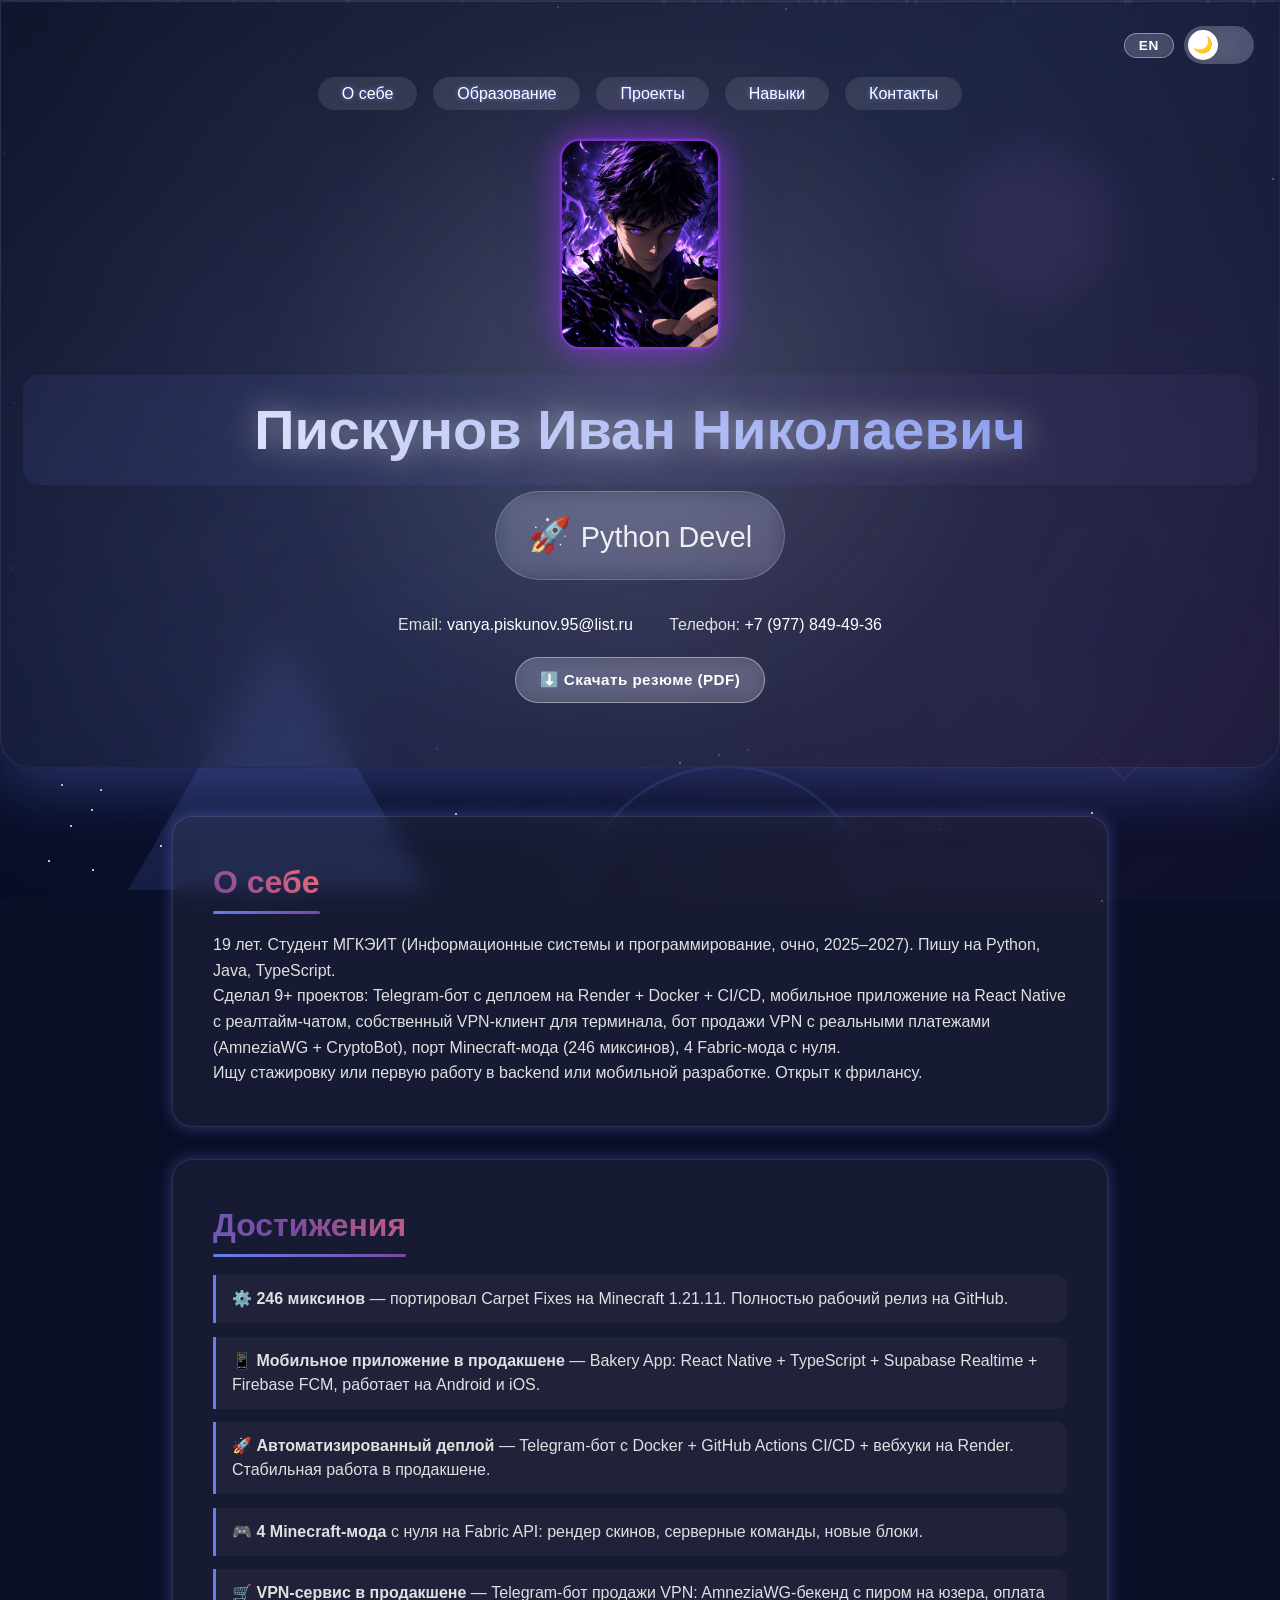
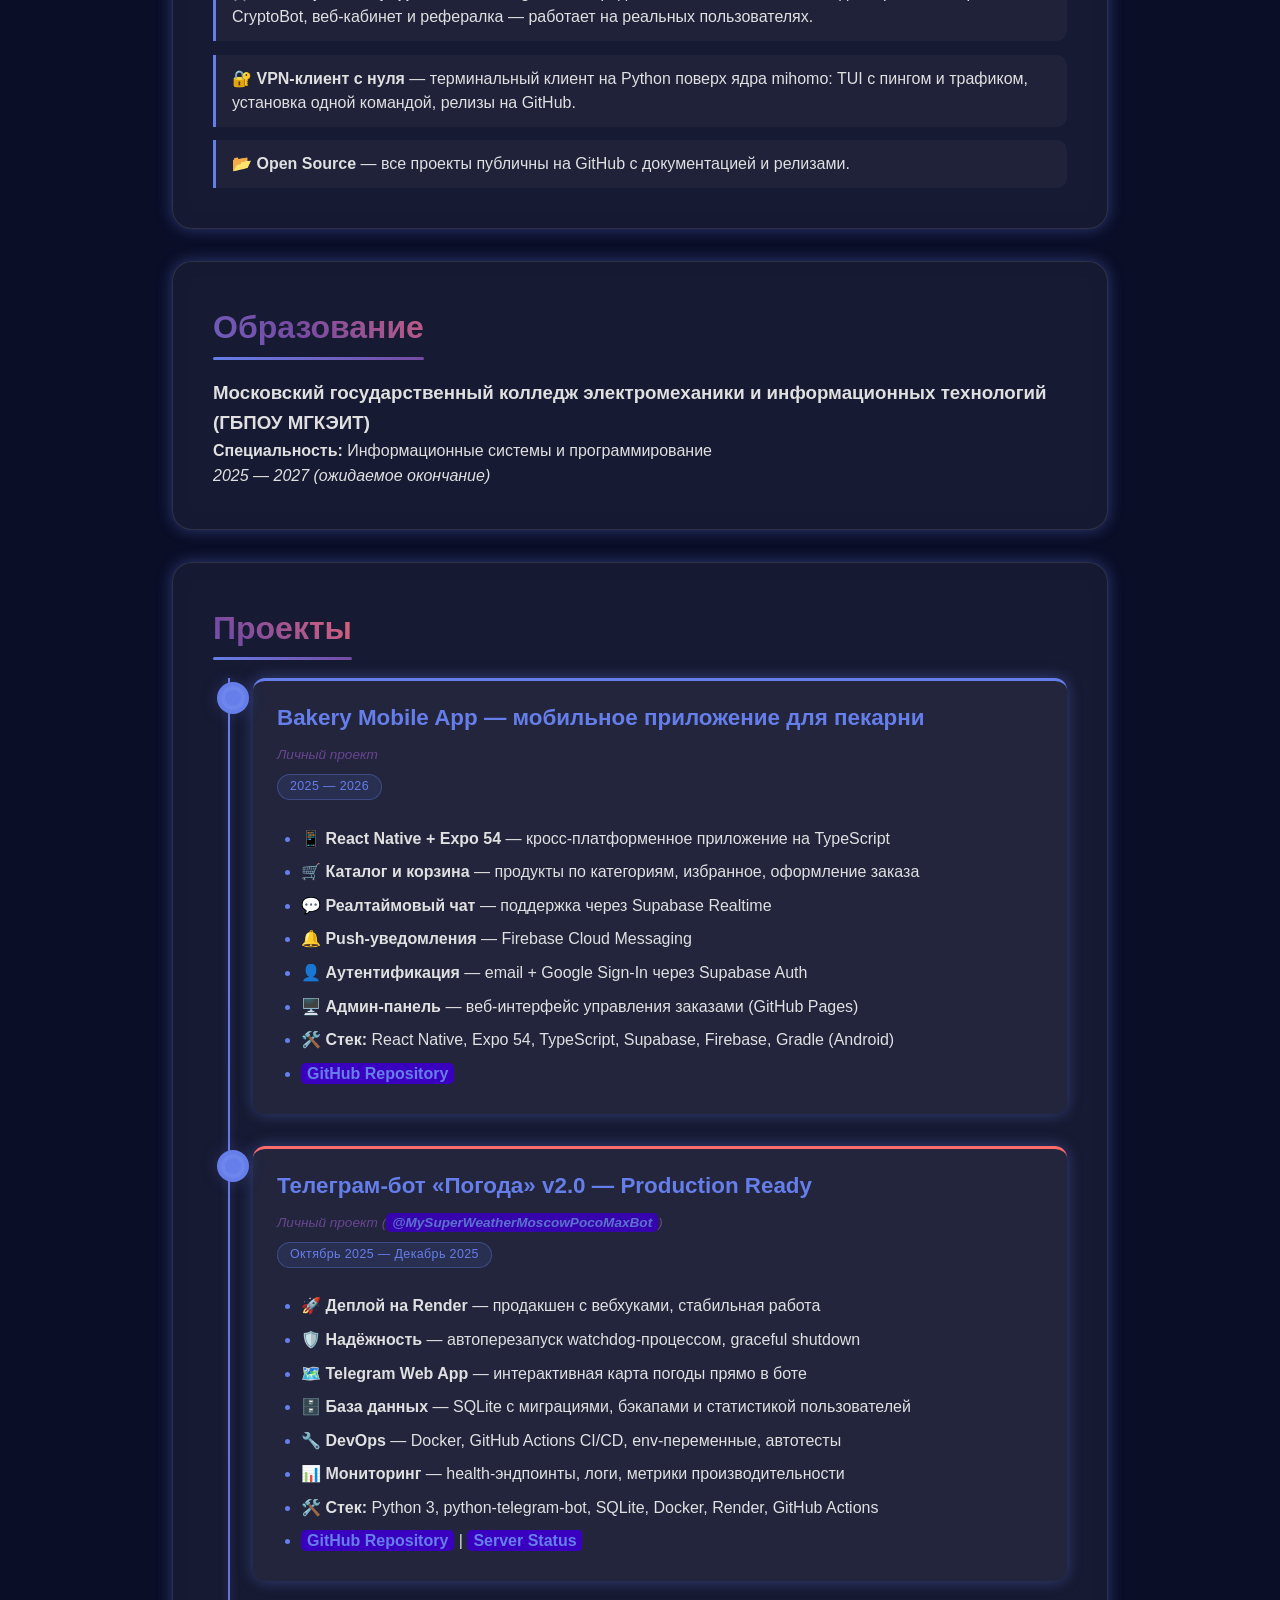
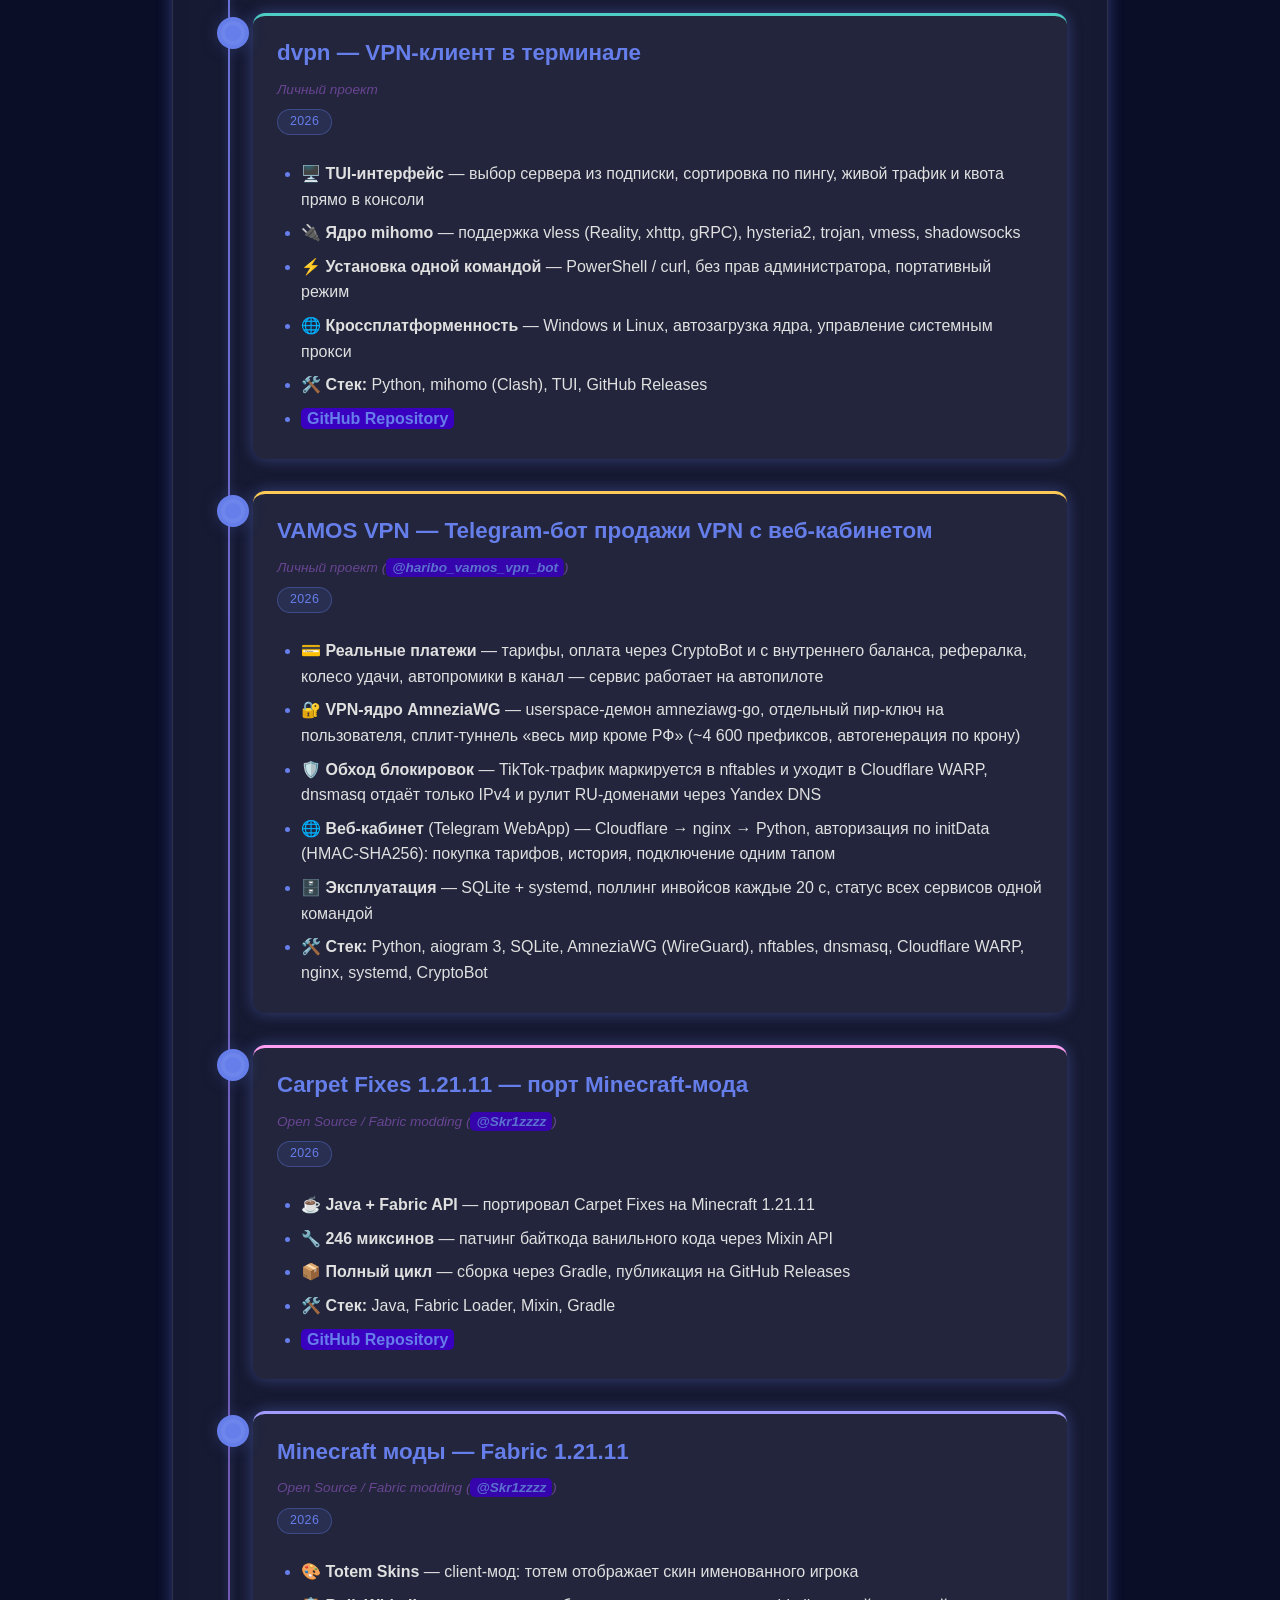
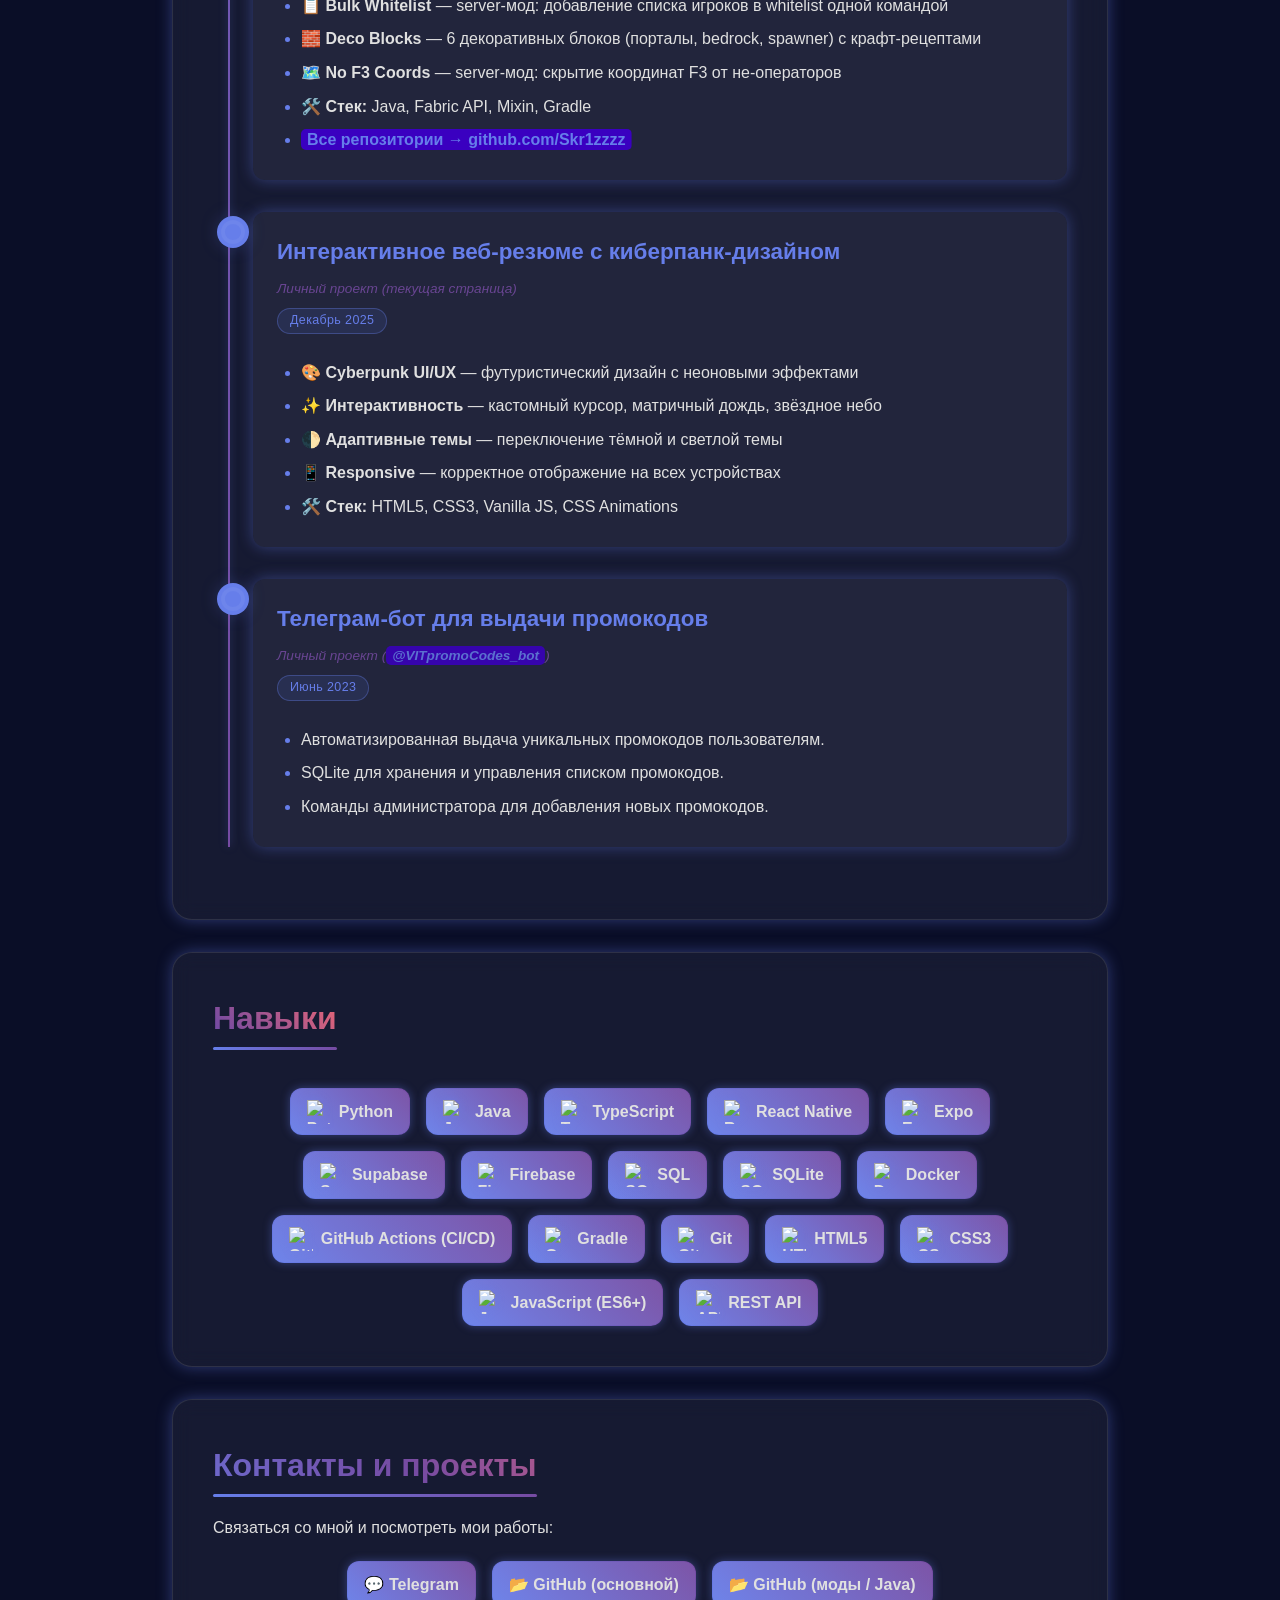
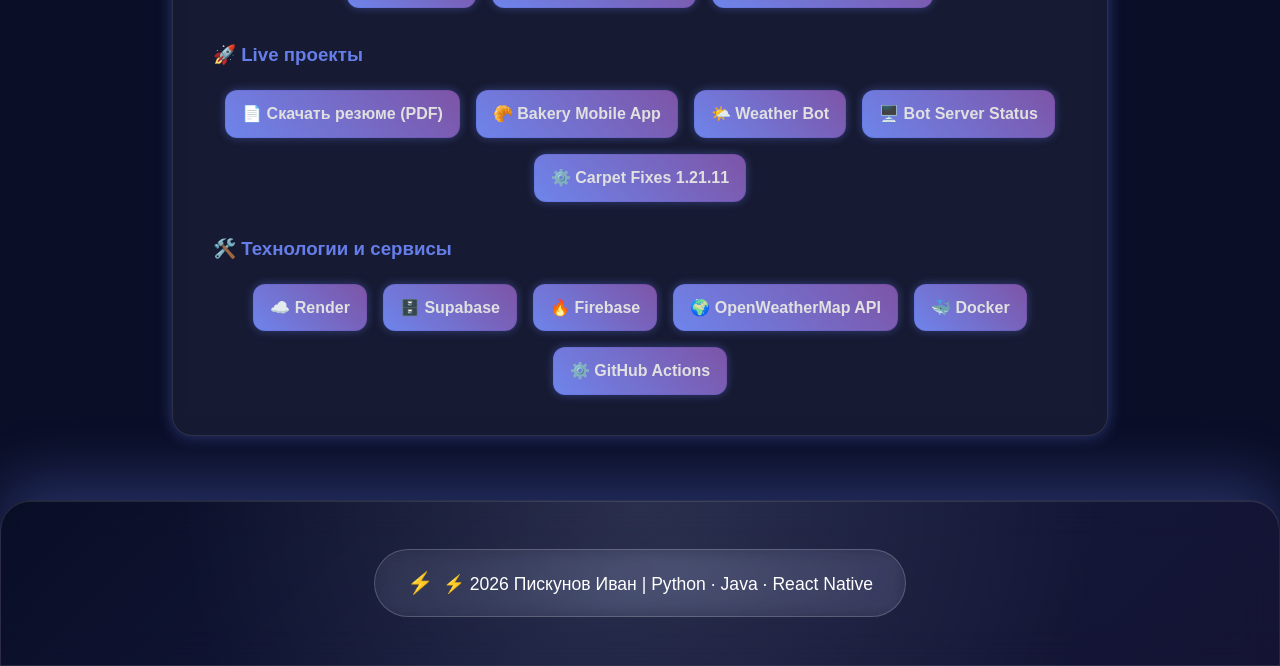
==== commit 82a848f2: "feat: add downloadable PDF resume with download button Co-Authored-By: Claude <noreply@anthropic.com" ====
--- a/index.html
+++ b/index.html
@@ -56,6 +56,7 @@
                 <p>Email: <a href="mailto:vanya.piskunov.95@list.ru?subject=Связь%20с%20вами&body=Здравствуйте,%20Иван!%0A%0A">vanya.piskunov.95@list.ru</a></p>
                 <p>Телефон: <a href="tel:+79778494936">+7 (977) 849-49-36</a></p>
             </div>
+            <a href="resume.pdf" download="Пискунов_Иван_резюме.pdf" class="pdf-btn" data-i18n="download_pdf">⬇️ Скачать резюме (PDF)</a>
         </div>
     </header>
 
@@ -312,6 +313,7 @@
 
                 <h3 style="margin-top: 2rem; color: var(--accent-color);" data-i18n="contact_live">🚀 Live проекты</h3>
                 <div class="contact-links">
+                    <a href="resume.pdf" download="Пискунов_Иван_резюме.pdf">📄 Скачать резюме (PDF)</a>
                     <a href="https://github.com/platezkaivan-droid/bakery-mobile-app" target="_blank">🥐 Bakery Mobile App</a>
                     <a href="https://t.me/MySuperWeatherMoscowPocoMaxBot" target="_blank">🌤️ Weather Bot</a>
                     <a href="https://weather-bot-a05t.onrender.com/" target="_blank">🖥️ Bot Server Status</a>
--- a/styles.css
+++ b/styles.css
@@ -1130,6 +1130,29 @@
     cursor: pointer;
     backdrop-filter: blur(10px);
     transition: all 0.2s ease;
+}
+
+.pdf-btn {
+    display: inline-block;
+    margin-top: 1.2rem;
+    background: rgba(255, 255, 255, 0.15);
+    color: var(--header-text);
+    border: 1px solid rgba(255, 255, 255, 0.4);
+    border-radius: 25px;
+    padding: 10px 24px;
+    font-size: 0.95rem;
+    font-weight: 700;
+    letter-spacing: 0.03em;
+    text-decoration: none;
+    cursor: pointer;
+    backdrop-filter: blur(10px);
+    transition: all 0.25s ease;
+}
+
+.pdf-btn:hover {
+    background: rgba(255, 255, 255, 0.3);
+    box-shadow: 0 0 18px var(--glow-color);
+    transform: translateY(-2px);
 }
 
 .lang-btn:hover {
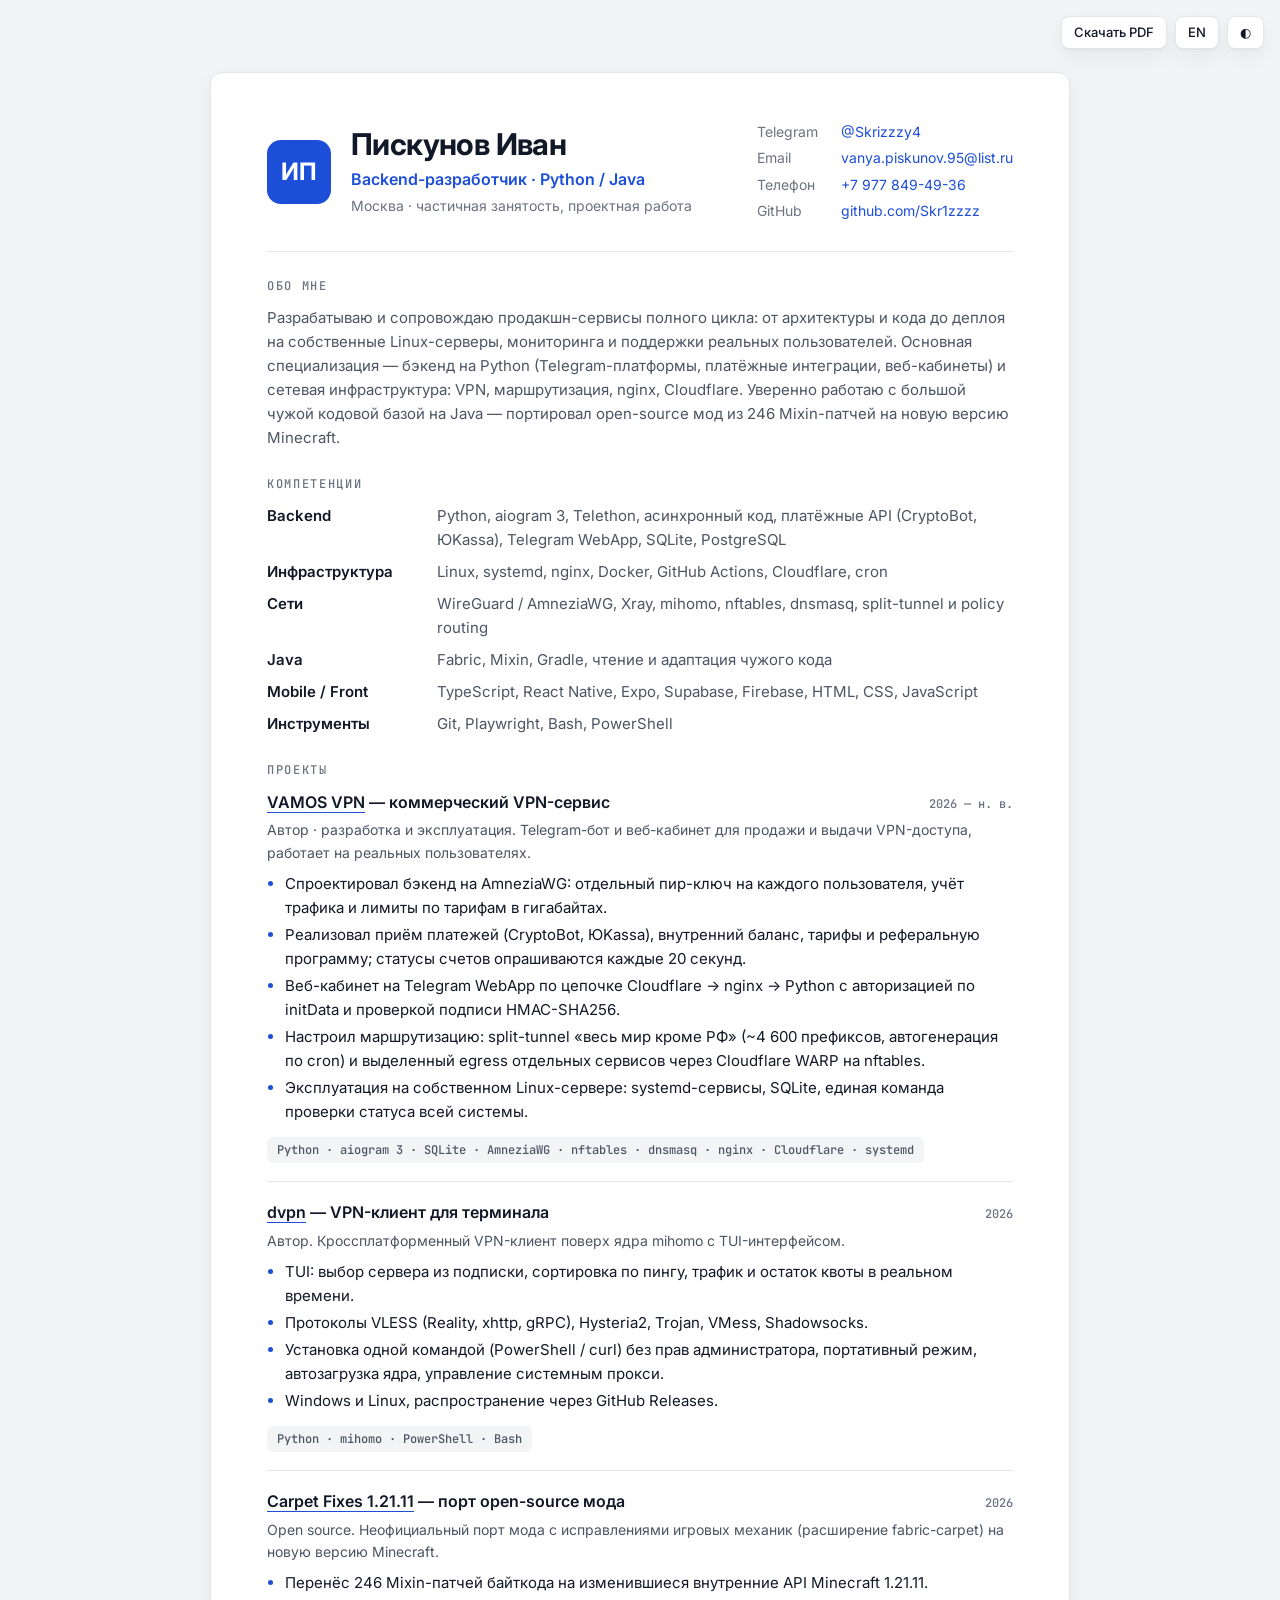
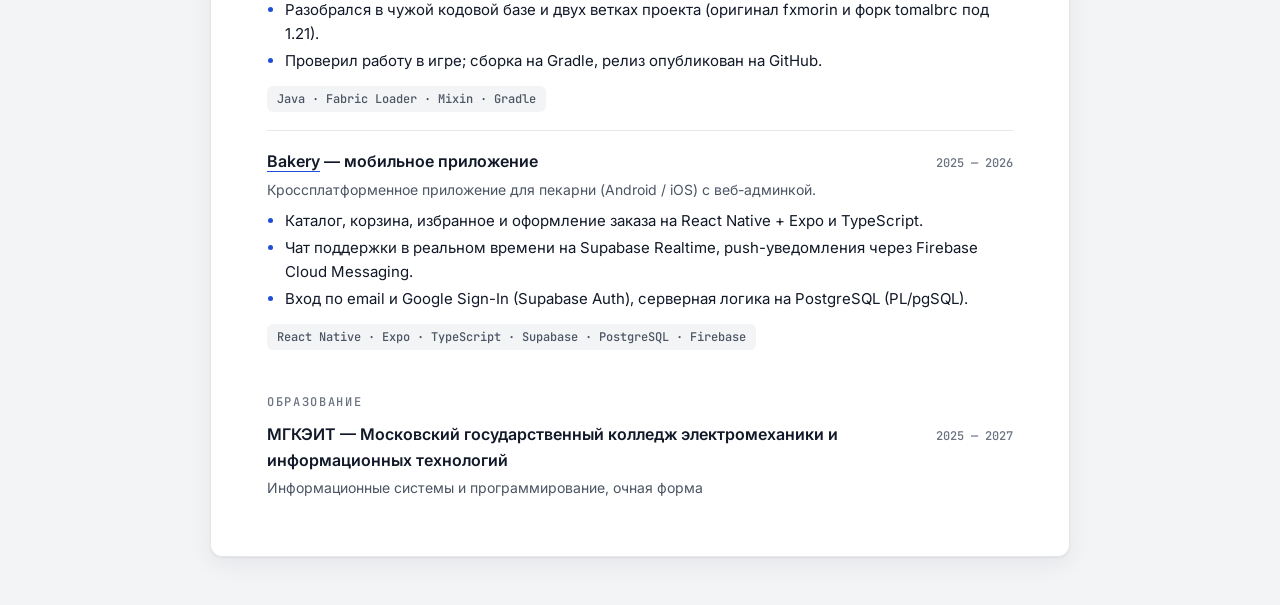
==== commit 715858f6: "Redesign resume: senior-style one-pager with key projects only Clean single-column layout with light" ====
--- a/index.html
+++ b/index.html
@@ -1,356 +1,165 @@
 <!DOCTYPE html>
 <html lang="ru">
-
 <head>
     <meta charset="UTF-8">
     <meta name="viewport" content="width=device-width, initial-scale=1.0">
-    <title>Веб-резюме — Пискунов Иван</title>
-    <meta name="description" content="Веб-резюме Пискунова Ивана — Python Developer, Java, React Native. 9+ проектов, ищу стажировку или первую работу.">
-    <meta property="og:title" content="Пискунов Иван — Python Developer · Java · React Native">
-    <meta property="og:description" content="9+ проектов: бот продажи VPN, собственный VPN-клиент, Telegram-бот, React Native приложение, порт Minecraft-мода (246 миксинов). Ищу стажировку или первую работу.">
-    <meta property="og:image" content="https://avatars.githubusercontent.com/Skr1zzzz?size=400">
-    <meta property="og:image:width" content="400">
-    <meta property="og:image:height" content="400">
+    <title>Пискунов Иван — Backend-разработчик</title>
+    <meta name="description" content="Пискунов Иван — Backend-разработчик (Python / Java): продакшн-сервисы, платежи, сетевая инфраструктура и VPN, Linux.">
+    <meta property="og:title" content="Пискунов Иван — Backend-разработчик · Python / Java">
+    <meta property="og:description" content="Продакшн-сервисы полного цикла: Telegram-платформы с платежами, VPN-инфраструктура, Linux, nginx, Cloudflare.">
     <meta property="og:type" content="website">
-    <meta name="twitter:card" content="summary_large_image">
-    <meta name="twitter:title" content="Пискунов Иван — Python Developer">
-    <meta name="twitter:description" content="9+ проектов: бот продажи VPN, VPN-клиент, Telegram-бот с CI/CD, React Native app, Minecraft-моды.">
-    <meta name="twitter:image" content="https://avatars.githubusercontent.com/Skr1zzzz?size=400">
-    <link rel="icon"
-        href="data:image/svg+xml,<svg xmlns='http://www.w3.org/2000/svg' viewBox='0 0 100 100'><text y='.9em' font-size='90'>🚀</text></svg>">
+    <meta name="twitter:card" content="summary">
+    <link rel="icon" href="data:image/svg+xml,<svg xmlns='http://www.w3.org/2000/svg' viewBox='0 0 64 64'><rect width='64' height='64' rx='14' fill='%231d4ed8'/><text x='32' y='42' font-family='Arial' font-weight='700' font-size='26' fill='white' text-anchor='middle'>ИП</text></svg>">
+    <link rel="preconnect" href="https://fonts.googleapis.com">
+    <link rel="preconnect" href="https://fonts.gstatic.com" crossorigin>
+    <link href="https://fonts.googleapis.com/css2?family=Inter:wght@400;500;600;700&family=JetBrains+Mono:wght@500&display=swap" rel="stylesheet">
     <link rel="stylesheet" href="styles.css">
 </head>
-
 <body>
-    <div class="scroll-progress" id="scroll-progress"></div>
-
-    <div class="bg-shapes" id="bg-shapes"></div>
-    <div class="code-rain" id="code-rain"></div>
-    <div class="particles" id="particles"></div>
-
-    <header id="header">
-        <nav>
-            <ul class="nav-links">
-                <li><a href="#about" data-i18n="nav_about">О себе</a></li>
-                <li><a href="#education" data-i18n="nav_education">Образование</a></li>
-                <li><a href="#projects" data-i18n="nav_projects">Проекты</a></li>
-                <li><a href="#skills" data-i18n="nav_skills">Навыки</a></li>
-                <li><a href="#contact" data-i18n="nav_contact">Контакты</a></li>
-            </ul>
-        </nav>
-        <div class="theme-switcher-container">
-            <button id="lang-toggle" class="lang-btn" title="Switch language">EN</button>
-            <label class="theme-switcher">
-                <input type="checkbox" id="theme-toggle">
-                <span class="slider"></span>
-            </label>
-        </div>
-        <div class="header-content">
-            <div class="avatar-wrapper">
-                <img src="avatar.jpg" alt="Ivan Piskunov" class="header-avatar">
-                <div class="avatar-glow"></div>
-            </div>
-            <h1 data-i18n="header_name">Пискунов Иван Николаевич</h1>
-            <h2 data-i18n="header_title">Python Developer · Java · React Native</h2>
-            <div class="contact-info">
-                <p>Email: <a href="mailto:vanya.piskunov.95@list.ru?subject=Связь%20с%20вами&body=Здравствуйте,%20Иван!%0A%0A">vanya.piskunov.95@list.ru</a></p>
-                <p>Телефон: <a href="tel:+79778494936">+7 (977) 849-49-36</a></p>
-            </div>
-            <a href="resume.pdf" download="Пискунов_Иван_резюме.pdf" class="pdf-btn" data-i18n="download_pdf">⬇️ Скачать резюме (PDF)</a>
-        </div>
-    </header>
-
-    <div class="main-container">
-        <main>
-            <section id="about">
-                <h2 data-i18n="about_title">О себе</h2>
-                <p data-i18n="about_p1">19 лет. Студент МГКЭИТ (Информационные системы и программирование, очно, 2025–2027). Пишу на Python, Java, TypeScript.</p>
-                <p data-i18n="about_p2">Сделал 9+ проектов: Telegram-бот с деплоем на Render + Docker + CI/CD, мобильное приложение на React Native с реалтайм-чатом, собственный VPN-клиент для терминала, бот продажи VPN с реальными платежами (AmneziaWG + CryptoBot), порт Minecraft-мода (246 миксинов), 4 Fabric-мода с нуля.</p>
-                <p data-i18n="about_p3">Ищу стажировку или первую работу в backend или мобильной разработке. Открыт к фрилансу.</p>
-            </section>
-
-            <section id="achievements">
-                <h2 data-i18n="ach_title">Достижения</h2>
-                <ul class="achievements-list">
-                    <li data-i18n="ach_1">⚙️ <strong>246 миксинов</strong> — портировал Carpet Fixes на Minecraft 1.21.11. Полностью рабочий релиз на GitHub.</li>
-                    <li data-i18n="ach_2">📱 <strong>Мобильное приложение в продакшене</strong> — Bakery App: React Native + TypeScript + Supabase Realtime + Firebase FCM, работает на Android и iOS.</li>
-                    <li data-i18n="ach_3">🚀 <strong>Автоматизированный деплой</strong> — Telegram-бот с Docker + GitHub Actions CI/CD + вебхуки на Render. Стабильная работа в продакшене.</li>
-                    <li data-i18n="ach_4">🎮 <strong>4 Minecraft-мода</strong> с нуля на Fabric API: рендер скинов, серверные команды, новые блоки.</li>
-                    <li data-i18n="ach_bot">🛒 <strong>VPN-сервис в продакшене</strong> — Telegram-бот продажи VPN: AmneziaWG-бекенд с пиром на юзера, оплата CryptoBot, веб-кабинет и рефералка — работает на реальных пользователях.</li>
-                                <li data-i18n="ach_5">🔐 <strong>VPN-клиент с нуля</strong> — терминальный клиент на Python поверх ядра mihomo: TUI с пингом и трафиком, установка одной командой, релизы на GitHub.</li>
-                    <li data-i18n="ach_6">📂 <strong>Open Source</strong> — все проекты публичны на GitHub с документацией и релизами.</li>
-                </ul>
-            </section>
-
-            <section id="education">
-                <h2 data-i18n="edu_title">Образование</h2>
-                <div class="education-item">
-                    <h3 data-i18n="edu_school">Московский государственный колледж электромеханики и информационных технологий (ГБПОУ МГКЭИТ)</h3>
-                    <p><strong data-i18n="edu_spec_label">Специальность:</strong> <span data-i18n="edu_spec">Информационные системы и программирование</span></p>
-                    <p><em data-i18n="edu_years">2025 — 2027 (ожидаемое окончание)</em></p>
-                </div>
-            </section>
-
-            <section id="projects">
-                <h2 data-i18n="proj_title">Проекты</h2>
-                <div class="timeline">
-
-                    <div class="timeline-item">
-                        <div class="timeline-content">
-                            <h3 data-i18n="proj_bakery_title">Bakery Mobile App — мобильное приложение для пекарни</h3>
-                            <p class="company" data-i18n="proj_bakery_company">Личный проект</p>
-                            <span class="date" data-i18n="proj_bakery_date">2025 — 2026</span>
-                            <ul>
-                                <li data-i18n="proj_bakery_1"><strong>📱 React Native + Expo 54</strong> — кросс-платформенное приложение на TypeScript</li>
-                                <li data-i18n="proj_bakery_2"><strong>🛒 Каталог и корзина</strong> — продукты по категориям, избранное, оформление заказа</li>
-                                <li data-i18n="proj_bakery_3"><strong>💬 Реалтаймовый чат</strong> — поддержка через Supabase Realtime</li>
-                                <li data-i18n="proj_bakery_4"><strong>🔔 Push-уведомления</strong> — Firebase Cloud Messaging</li>
-                                <li data-i18n="proj_bakery_5"><strong>👤 Аутентификация</strong> — email + Google Sign-In через Supabase Auth</li>
-                                <li data-i18n="proj_bakery_6"><strong>🖥️ Админ-панель</strong> — веб-интерфейс управления заказами (GitHub Pages)</li>
-                                <li data-i18n="proj_bakery_stack"><strong>🛠️ Стек:</strong> React Native, Expo 54, TypeScript, Supabase, Firebase, Gradle (Android)</li>
-                                <li><a href="https://github.com/platezkaivan-droid/bakery-mobile-app" target="_blank"><strong>GitHub Repository</strong></a></li>
-                            </ul>
-                        </div>
-                    </div>
-
-                    <div class="timeline-item">
-                        <div class="timeline-content">
-                            <h3 data-i18n="proj_weather_title">Телеграм-бот «Погода» v2.0 — Production Ready</h3>
-                            <p class="company" data-i18n="proj_weather_company">Личный проект (<a href="https://t.me/MySuperWeatherMoscowPocoMaxBot" target="_blank">@MySuperWeatherMoscowPocoMaxBot</a>)</p>
-                            <span class="date" data-i18n="proj_weather_date">Октябрь 2025 — Декабрь 2025</span>
-                            <ul>
-                                <li data-i18n="proj_weather_1"><strong>🚀 Деплой на Render</strong> — продакшен с вебхуками, стабильная работа</li>
-                                <li data-i18n="proj_weather_2"><strong>🛡️ Надёжность</strong> — автоперезапуск watchdog-процессом, graceful shutdown</li>
-                                <li data-i18n="proj_weather_3"><strong>🗺️ Telegram Web App</strong> — интерактивная карта погоды прямо в боте</li>
-                                <li data-i18n="proj_weather_4"><strong>🗄️ База данных</strong> — SQLite с миграциями, бэкапами и статистикой пользователей</li>
-                                <li data-i18n="proj_weather_5"><strong>🔧 DevOps</strong> — Docker, GitHub Actions CI/CD, env-переменные, автотесты</li>
-                                <li data-i18n="proj_weather_6"><strong>📊 Мониторинг</strong> — health-эндпоинты, логи, метрики производительности</li>
-                                <li data-i18n="proj_weather_stack"><strong>🛠️ Стек:</strong> Python 3, python-telegram-bot, SQLite, Docker, Render, GitHub Actions</li>
-                                <li>
-                                    <a href="https://github.com/platezkaivan-droid/weather_bot" target="_blank"><strong>GitHub Repository</strong></a>
-                                    | <a href="https://weather-bot-a05t.onrender.com/" target="_blank"><strong>Server Status</strong></a>
-                                </li>
-                            </ul>
-                        </div>
-                    </div>
-
-                    <div class="timeline-item">
-                        <div class="timeline-content">
-                            <h3 data-i18n="proj_dvpn_title">dvpn — VPN-клиент в терминале</h3>
-                            <p class="company" data-i18n="proj_dvpn_company">Личный проект</p>
-                            <span class="date">2026</span>
-                            <ul>
-                                <li data-i18n="proj_dvpn_1"><strong>🖥️ TUI-интерфейс</strong> — выбор сервера из подписки, сортировка по пингу, живой трафик и квота прямо в консоли</li>
-                                <li data-i18n="proj_dvpn_2"><strong>🔌 Ядро mihomo</strong> — поддержка vless (Reality, xhttp, gRPC), hysteria2, trojan, vmess, shadowsocks</li>
-                                <li data-i18n="proj_dvpn_3"><strong>⚡ Установка одной командой</strong> — PowerShell / curl, без прав администратора, портативный режим</li>
-                                <li data-i18n="proj_dvpn_4"><strong>🌐 Кроссплатформенность</strong> — Windows и Linux, автозагрузка ядра, управление системным прокси</li>
-                                <li data-i18n="proj_dvpn_stack"><strong>🛠️ Стек:</strong> Python, mihomo (Clash), TUI, GitHub Releases</li>
-                                <li><a href="https://github.com/platezkaivan-droid/dvpn-get" target="_blank"><strong>GitHub Repository</strong></a></li>
-                            </ul>
-                        </div>
-                    </div>
-
-                    <div class="timeline-item">
-                        <div class="timeline-content">
-                            <h3 data-i18n="proj_vamos_title">VAMOS VPN — Telegram-бот продажи VPN с веб-кабинетом</h3>
-                            <p class="company" data-i18n="proj_vamos_company">Личный проект (<a href="https://t.me/haribo_vamos_vpn_bot" target="_blank">@haribo_vamos_vpn_bot</a>)</p>
-                            <span class="date">2026</span>
-                            <ul>
-                                <li data-i18n="proj_vamos_1"><strong>💳 Реальные платежи</strong> — тарифы, оплата через CryptoBot и с внутреннего баланса, рефералка, колесо удачи, автопромики в канал — сервис работает на автопилоте</li>
-                                <li data-i18n="proj_vamos_2"><strong>🔐 VPN-ядро AmneziaWG</strong> — userspace-демон amneziawg-go, отдельный пир-ключ на пользователя, сплит-туннель «весь мир кроме РФ» (~4 600 префиксов, автогенерация по крону)</li>
-                                <li data-i18n="proj_vamos_3"><strong>🛡️ Обход блокировок</strong> — TikTok-трафик маркируется в nftables и уходит в Cloudflare WARP, dnsmasq отдаёт только IPv4 и рулит RU-доменами через Yandex DNS</li>
-                                <li data-i18n="proj_vamos_4"><strong>🌐 Веб-кабинет</strong> (Telegram WebApp) — Cloudflare → nginx → Python, авторизация по initData (HMAC-SHA256): покупка тарифов, история, подключение одним тапом</li>
-                                <li data-i18n="proj_vamos_5"><strong>🗄️ Эксплуатация</strong> — SQLite + systemd, поллинг инвойсов каждые 20 с, статус всех сервисов одной командой</li>
-                                <li data-i18n="proj_vamos_stack"><strong>🛠️ Стек:</strong> Python, aiogram 3, SQLite, AmneziaWG (WireGuard), nftables, dnsmasq, Cloudflare WARP, nginx, systemd, CryptoBot</li>
-                            </ul>
-                        </div>
-                    </div>
-
-                    <div class="timeline-item">
-                        <div class="timeline-content">
-                            <h3 data-i18n="proj_carpet_title">Carpet Fixes 1.21.11 — порт Minecraft-мода</h3>
-                            <p class="company" data-i18n="proj_carpet_company">Open Source / Fabric modding (<a href="https://github.com/Skr1zzzz" target="_blank">@Skr1zzzz</a>)</p>
-                            <span class="date">2026</span>
-                            <ul>
-                                <li data-i18n="proj_carpet_1"><strong>☕ Java + Fabric API</strong> — портировал Carpet Fixes на Minecraft 1.21.11</li>
-                                <li data-i18n="proj_carpet_2"><strong>🔧 246 миксинов</strong> — патчинг байткода ванильного кода через Mixin API</li>
-                                <li data-i18n="proj_carpet_3"><strong>📦 Полный цикл</strong> — сборка через Gradle, публикация на GitHub Releases</li>
-                                <li data-i18n="proj_carpet_stack"><strong>🛠️ Стек:</strong> Java, Fabric Loader, Mixin, Gradle</li>
-                                <li><a href="https://github.com/Skr1zzzz/carpet-fixes-1.21.11" target="_blank"><strong>GitHub Repository</strong></a></li>
-                            </ul>
-                        </div>
-                    </div>
-
-                    <div class="timeline-item">
-                        <div class="timeline-content">
-                            <h3 data-i18n="proj_mods_title">Minecraft моды — Fabric 1.21.11</h3>
-                            <p class="company" data-i18n="proj_mods_company">Open Source / Fabric modding (<a href="https://github.com/Skr1zzzz" target="_blank">@Skr1zzzz</a>)</p>
-                            <span class="date">2026</span>
-                            <ul>
-                                <li data-i18n="proj_mods_1"><strong>🎨 Totem Skins</strong> — client-мод: тотем отображает скин именованного игрока</li>
-                                <li data-i18n="proj_mods_2"><strong>📋 Bulk Whitelist</strong> — server-мод: добавление списка игроков в whitelist одной командой</li>
-                                <li data-i18n="proj_mods_3"><strong>🧱 Deco Blocks</strong> — 6 декоративных блоков (порталы, bedrock, spawner) с крафт-рецептами</li>
-                                <li data-i18n="proj_mods_4"><strong>🗺️ No F3 Coords</strong> — server-мод: скрытие координат F3 от не-операторов</li>
-                                <li data-i18n="proj_mods_stack"><strong>🛠️ Стек:</strong> Java, Fabric API, Mixin, Gradle</li>
-                                <li><a href="https://github.com/Skr1zzzz" target="_blank"><strong data-i18n="proj_mods_all">Все репозитории → github.com/Skr1zzzz</strong></a></li>
-                            </ul>
-                        </div>
-                    </div>
-
-                    <div class="timeline-item">
-                        <div class="timeline-content">
-                            <h3 data-i18n="proj_resume_title">Интерактивное веб-резюме с киберпанк-дизайном</h3>
-                            <p class="company" data-i18n="proj_resume_company">Личный проект (текущая страница)</p>
-                            <span class="date" data-i18n="proj_resume_date">Декабрь 2025</span>
-                            <ul>
-                                <li data-i18n="proj_resume_1"><strong>🎨 Cyberpunk UI/UX</strong> — футуристический дизайн с неоновыми эффектами</li>
-                                <li data-i18n="proj_resume_2"><strong>✨ Интерактивность</strong> — кастомный курсор, матричный дождь, звёздное небо</li>
-                                <li data-i18n="proj_resume_3"><strong>🌓 Адаптивные темы</strong> — переключение тёмной и светлой темы</li>
-                                <li data-i18n="proj_resume_4"><strong>📱 Responsive</strong> — корректное отображение на всех устройствах</li>
-                                <li data-i18n="proj_resume_stack"><strong>🛠️ Стек:</strong> HTML5, CSS3, Vanilla JS, CSS Animations</li>
-                            </ul>
-                        </div>
-                    </div>
-
-                    <div class="timeline-item">
-                        <div class="timeline-content">
-                            <h3 data-i18n="proj_promo_title">Телеграм-бот для выдачи промокодов</h3>
-                            <p class="company" data-i18n="proj_promo_company">Личный проект (<a href="https://t.me/VITpromoCodes_bot" target="_blank">@VITpromoCodes_bot</a>)</p>
-                            <span class="date" data-i18n="proj_promo_date">Июнь 2023</span>
-                            <ul>
-                                <li data-i18n="proj_promo_1">Автоматизированная выдача уникальных промокодов пользователям.</li>
-                                <li data-i18n="proj_promo_2">SQLite для хранения и управления списком промокодов.</li>
-                                <li data-i18n="proj_promo_3">Команды администратора для добавления новых промокодов.</li>
-                            </ul>
-                        </div>
-                    </div>
-
-                </div>
-            </section>
-
-            <section id="skills">
-                <h2 data-i18n="skills_title">Навыки</h2>
-                <div class="contact-links">
-                    <a href="https://www.python.org/" target="_blank" rel="noopener noreferrer">
-                        <img src="https://cdn.jsdelivr.net/gh/devicons/devicon/icons/python/python-original.svg" alt="Python">
-                        Python
-                    </a>
-                    <a href="https://www.java.com/" target="_blank" rel="noopener noreferrer">
-                        <img src="https://cdn.jsdelivr.net/gh/devicons/devicon/icons/java/java-original.svg" alt="Java">
-                        Java
-                    </a>
-                    <a href="https://www.typescriptlang.org/" target="_blank" rel="noopener noreferrer">
-                        <img src="https://cdn.jsdelivr.net/gh/devicons/devicon/icons/typescript/typescript-original.svg" alt="TypeScript">
-                        TypeScript
-                    </a>
-                    <a href="https://reactnative.dev/" target="_blank" rel="noopener noreferrer">
-                        <img src="https://cdn.jsdelivr.net/gh/devicons/devicon/icons/react/react-original.svg" alt="React Native">
-                        React Native
-                    </a>
-                    <a href="https://expo.dev/" target="_blank" rel="noopener noreferrer">
-                        <img src="https://cdn.jsdelivr.net/gh/devicons/devicon/icons/javascript/javascript-original.svg" alt="Expo">
-                        Expo
-                    </a>
-                    <a href="https://supabase.com/" target="_blank" rel="noopener noreferrer">
-                        <img src="https://cdn.jsdelivr.net/gh/devicons/devicon/icons/supabase/supabase-original.svg" alt="Supabase">
-                        Supabase
-                    </a>
-                    <a href="https://firebase.google.com/" target="_blank" rel="noopener noreferrer">
-                        <img src="https://cdn.jsdelivr.net/gh/devicons/devicon/icons/firebase/firebase-plain.svg" alt="Firebase">
-                        Firebase
-                    </a>
-                    <a href="https://ru.wikipedia.org/wiki/SQL" target="_blank" rel="noopener noreferrer">
-                        <img src="https://cdn.jsdelivr.net/gh/devicons/devicon/icons/mysql/mysql-original.svg" alt="SQL">
-                        SQL
-                    </a>
-                    <a href="https://www.sqlite.org/" target="_blank" rel="noopener noreferrer">
-                        <img src="https://cdn.jsdelivr.net/gh/devicons/devicon/icons/sqlite/sqlite-original.svg" alt="SQLite">
-                        SQLite
-                    </a>
-                    <a href="https://docs.docker.com/" target="_blank" rel="noopener noreferrer">
-                        <img src="https://cdn.jsdelivr.net/gh/devicons/devicon/icons/docker/docker-original.svg" alt="Docker">
-                        Docker
-                    </a>
-                    <a href="https://docs.github.com/en/actions" target="_blank" rel="noopener noreferrer">
-                        <img src="https://cdn.jsdelivr.net/gh/devicons/devicon/icons/github/github-original.svg" alt="GitHub Actions">
-                        GitHub Actions (CI/CD)
-                    </a>
-                    <a href="https://gradle.org/" target="_blank" rel="noopener noreferrer">
-                        <img src="https://cdn.jsdelivr.net/gh/devicons/devicon/icons/gradle/gradle-original.svg" alt="Gradle">
-                        Gradle
-                    </a>
-                    <a href="https://git-scm.com/" target="_blank" rel="noopener noreferrer">
-                        <img src="https://cdn.jsdelivr.net/gh/devicons/devicon/icons/git/git-original.svg" alt="Git">
-                        Git
-                    </a>
-                    <a href="https://developer.mozilla.org/ru/docs/Web/HTML" target="_blank" rel="noopener noreferrer">
-                        <img src="https://cdn.jsdelivr.net/gh/devicons/devicon/icons/html5/html5-original.svg" alt="HTML5">
-                        HTML5
-                    </a>
-                    <a href="https://developer.mozilla.org/ru/docs/Web/CSS" target="_blank" rel="noopener noreferrer">
-                        <img src="https://cdn.jsdelivr.net/gh/devicons/devicon/icons/css3/css3-original.svg" alt="CSS3">
-                        CSS3
-                    </a>
-                    <a href="https://developer.mozilla.org/ru/docs/Web/JavaScript" target="_blank" rel="noopener noreferrer">
-                        <img src="https://cdn.jsdelivr.net/gh/devicons/devicon/icons/javascript/javascript-original.svg" alt="JavaScript">
-                        JavaScript (ES6+)
-                    </a>
-                    <a href="https://ru.wikipedia.org/wiki/API" target="_blank" rel="noopener noreferrer">
-                        <img src="https://cdn.jsdelivr.net/gh/devicons/devicon/icons/graphql/graphql-plain.svg" alt="API">
-                        REST API
-                    </a>
-                </div>
-            </section>
-
-            <section id="contact">
-                <h2 data-i18n="contact_title">Контакты и проекты</h2>
-                <p data-i18n="contact_intro">Связаться со мной и посмотреть мои работы:</p>
-                <div class="contact-links">
-                    <a href="https://t.me/Skrizzzy4" target="_blank" data-i18n="contact_tg">💬 Telegram</a>
-                    <a href="https://github.com/platezkaivan-droid" target="_blank" data-i18n="contact_gh_main">📂 GitHub (основной)</a>
-                    <a href="https://github.com/Skr1zzzz" target="_blank" data-i18n="contact_gh_mods">📂 GitHub (моды / Java)</a>
-                </div>
-
-                <h3 style="margin-top: 2rem; color: var(--accent-color);" data-i18n="contact_live">🚀 Live проекты</h3>
-                <div class="contact-links">
-                    <a href="resume.pdf" download="Пискунов_Иван_резюме.pdf">📄 Скачать резюме (PDF)</a>
-                    <a href="https://github.com/platezkaivan-droid/bakery-mobile-app" target="_blank">🥐 Bakery Mobile App</a>
-                    <a href="https://t.me/MySuperWeatherMoscowPocoMaxBot" target="_blank">🌤️ Weather Bot</a>
-                    <a href="https://weather-bot-a05t.onrender.com/" target="_blank">🖥️ Bot Server Status</a>
-                    <a href="https://github.com/Skr1zzzz/carpet-fixes-1.21.11" target="_blank">⚙️ Carpet Fixes 1.21.11</a>
-                </div>
-
-                <h3 style="margin-top: 2rem; color: var(--accent-color);" data-i18n="contact_tech">🛠️ Технологии и сервисы</h3>
-                <div class="contact-links">
-                    <a href="https://render.com/" target="_blank">☁️ Render</a>
-                    <a href="https://supabase.com/" target="_blank">🗄️ Supabase</a>
-                    <a href="https://firebase.google.com/" target="_blank">🔥 Firebase</a>
-                    <a href="https://openweathermap.org/api" target="_blank">🌍 OpenWeatherMap API</a>
-                    <a href="https://docs.docker.com/" target="_blank">🐳 Docker</a>
-                    <a href="https://docs.github.com/en/actions" target="_blank">⚙️ GitHub Actions</a>
-                </div>
-            </section>
-        </main>
+    <div class="toolbar" aria-label="Настройки">
+        <a class="tool" id="pdf-link" href="resume.pdf" download><span class="ru">Скачать PDF</span><span class="en">Download PDF</span></a>
+        <button class="tool" id="lang-toggle" type="button">EN</button>
+        <button class="tool" id="theme-toggle" type="button" aria-label="Сменить тему">◐</button>
     </div>
 
-    <footer>
-        <p data-i18n="footer_text">⚡ 2026 Пискунов Иван | Python · Java · React Native</p>
-    </footer>
+    <main class="sheet">
+        <header class="head">
+            <div class="identity">
+                <div class="monogram" aria-hidden="true"><span class="ru">ИП</span><span class="en">IP</span></div>
+                <div>
+                    <h1><span class="ru">Пискунов Иван</span><span class="en">Ivan Piskunov</span></h1>
+                    <p class="role"><span class="ru">Backend-разработчик · Python / Java</span><span class="en">Backend Developer · Python / Java</span></p>
+                    <p class="meta"><span class="ru">Москва · частичная занятость, проектная работа</span><span class="en">Moscow, Russia · part-time and project work</span></p>
+                </div>
+            </div>
+            <ul class="contacts">
+                <li><span class="k">Telegram</span><a href="https://t.me/Skrizzzy4">@Skrizzzy4</a></li>
+                <li><span class="k">Email</span><a href="mailto:vanya.piskunov.95@list.ru">vanya.piskunov.95@list.ru</a></li>
+                <li><span class="k"><span class="ru">Телефон</span><span class="en">Phone</span></span><a href="tel:+79778494936">+7 977 849-49-36</a></li>
+                <li><span class="k">GitHub</span><a href="https://github.com/Skr1zzzz">github.com/Skr1zzzz</a></li>
+            </ul>
+        </header>
+
+        <section>
+            <h2><span class="ru">Обо мне</span><span class="en">Summary</span></h2>
+            <p class="ru">Разрабатываю и сопровождаю продакшн-сервисы полного цикла: от архитектуры и кода до деплоя на собственные Linux-серверы, мониторинга и поддержки реальных пользователей. Основная специализация — бэкенд на Python (Telegram-платформы, платёжные интеграции, веб-кабинеты) и сетевая инфраструктура: VPN, маршрутизация, nginx, Cloudflare. Уверенно работаю с большой чужой кодовой базой на Java — портировал open-source мод из 246 Mixin-патчей на новую версию Minecraft.</p>
+            <p class="en">I build and run full-cycle production services: from architecture and code to deployment on my own Linux servers, monitoring and supporting real users. My focus is Python back-end development (Telegram platforms, payment integrations, web dashboards) and network infrastructure: VPN, routing, nginx, Cloudflare. Comfortable in large unfamiliar Java codebases — I ported an open-source mod of 246 Mixin patches to a new Minecraft version.</p>
+        </section>
+
+        <section>
+            <h2><span class="ru">Компетенции</span><span class="en">Core skills</span></h2>
+            <dl class="skills">
+                <dt>Backend</dt>
+                <dd>Python, aiogram 3, Telethon, <span class="ru">асинхронный код, платёжные API (CryptoBot, ЮKassa), Telegram WebApp</span><span class="en">async code, payment APIs (CryptoBot, YooKassa), Telegram WebApp</span>, SQLite, PostgreSQL</dd>
+                <dt><span class="ru">Инфраструктура</span><span class="en">Infrastructure</span></dt>
+                <dd>Linux, systemd, nginx, Docker, GitHub Actions, Cloudflare, cron</dd>
+                <dt><span class="ru">Сети</span><span class="en">Networking</span></dt>
+                <dd>WireGuard / AmneziaWG, Xray, mihomo, nftables, dnsmasq, <span class="ru">split-tunnel и policy routing</span><span class="en">split tunnelling and policy routing</span></dd>
+                <dt>Java</dt>
+                <dd>Fabric, Mixin, Gradle, <span class="ru">чтение и адаптация чужого кода</span><span class="en">reading and adapting third-party code</span></dd>
+                <dt>Mobile / Front</dt>
+                <dd>TypeScript, React Native, Expo, Supabase, Firebase, HTML, CSS, JavaScript</dd>
+                <dt><span class="ru">Инструменты</span><span class="en">Tools</span></dt>
+                <dd>Git, Playwright, Bash, PowerShell</dd>
+            </dl>
+        </section>
+
+        <section>
+            <h2><span class="ru">Проекты</span><span class="en">Projects</span></h2>
+
+            <article class="project">
+                <div class="p-head">
+                    <h3><a href="https://t.me/haribo_vamos_vpn_bot">VAMOS VPN</a> <span class="ru">— коммерческий VPN-сервис</span><span class="en">— commercial VPN service</span></h3>
+                    <span class="when"><span class="ru">2026 — н. в.</span><span class="en">2026 — present</span></span>
+                </div>
+                <p class="p-sub"><span class="ru">Автор · разработка и эксплуатация. Telegram-бот и веб-кабинет для продажи и выдачи VPN-доступа, работает на реальных пользователях.</span><span class="en">Author · development and operations. Telegram bot and web dashboard selling and provisioning VPN access, serving real users.</span></p>
+                <ul class="ru">
+                    <li>Спроектировал бэкенд на AmneziaWG: отдельный пир-ключ на каждого пользователя, учёт трафика и лимиты по тарифам в гигабайтах.</li>
+                    <li>Реализовал приём платежей (CryptoBot, ЮKassa), внутренний баланс, тарифы и реферальную программу; статусы счетов опрашиваются каждые 20 секунд.</li>
+                    <li>Веб-кабинет на Telegram WebApp по цепочке Cloudflare → nginx → Python с авторизацией по initData и проверкой подписи HMAC-SHA256.</li>
+                    <li>Настроил маршрутизацию: split-tunnel «весь мир кроме РФ» (~4 600 префиксов, автогенерация по cron) и выделенный egress отдельных сервисов через Cloudflare WARP на nftables.</li>
+                    <li>Эксплуатация на собственном Linux-сервере: systemd-сервисы, SQLite, единая команда проверки статуса всей системы.</li>
+                </ul>
+                <ul class="en">
+                    <li>Designed an AmneziaWG back end: a dedicated peer key per user, traffic accounting and per-plan gigabyte limits.</li>
+                    <li>Implemented payments (CryptoBot, YooKassa), an internal balance, plans and a referral programme; invoice status is polled every 20 seconds.</li>
+                    <li>Built a Telegram WebApp dashboard behind Cloudflare → nginx → Python, authenticated via initData with HMAC-SHA256 signature checks.</li>
+                    <li>Set up routing: a split tunnel for all non-Russian traffic (~4,600 prefixes regenerated by cron) and dedicated egress for selected services through Cloudflare WARP with nftables.</li>
+                    <li>Operate it on my own Linux server: systemd services, SQLite, a single command reporting the status of the whole system.</li>
+                </ul>
+                <p class="stack">Python · aiogram 3 · SQLite · AmneziaWG · nftables · dnsmasq · nginx · Cloudflare · systemd</p>
+            </article>
+
+            <article class="project">
+                <div class="p-head">
+                    <h3><a href="https://github.com/platezkaivan-droid/dvpn-get">dvpn</a> <span class="ru">— VPN-клиент для терминала</span><span class="en">— terminal VPN client</span></h3>
+                    <span class="when">2026</span>
+                </div>
+                <p class="p-sub"><span class="ru">Автор. Кроссплатформенный VPN-клиент поверх ядра mihomo с TUI-интерфейсом.</span><span class="en">Author. Cross-platform VPN client on top of the mihomo core with a TUI.</span></p>
+                <ul class="ru">
+                    <li>TUI: выбор сервера из подписки, сортировка по пингу, трафик и остаток квоты в реальном времени.</li>
+                    <li>Протоколы VLESS (Reality, xhttp, gRPC), Hysteria2, Trojan, VMess, Shadowsocks.</li>
+                    <li>Установка одной командой (PowerShell / curl) без прав администратора, портативный режим, автозагрузка ядра, управление системным прокси.</li>
+                    <li>Windows и Linux, распространение через GitHub Releases.</li>
+                </ul>
+                <ul class="en">
+                    <li>TUI: pick a server from a subscription, sort by ping, live traffic and remaining quota.</li>
+                    <li>Protocols: VLESS (Reality, xhttp, gRPC), Hysteria2, Trojan, VMess, Shadowsocks.</li>
+                    <li>One-command install (PowerShell / curl) without admin rights, portable mode, automatic core download, system proxy management.</li>
+                    <li>Windows and Linux, distributed through GitHub Releases.</li>
+                </ul>
+                <p class="stack">Python · mihomo · PowerShell · Bash</p>
+            </article>
+
+            <article class="project">
+                <div class="p-head">
+                    <h3><a href="https://github.com/Skr1zzzz/carpet-fixes-1.21.11">Carpet Fixes 1.21.11</a> <span class="ru">— порт open-source мода</span><span class="en">— open-source mod port</span></h3>
+                    <span class="when">2026</span>
+                </div>
+                <p class="p-sub"><span class="ru">Open source. Неофициальный порт мода с исправлениями игровых механик (расширение fabric-carpet) на новую версию Minecraft.</span><span class="en">Open source. Unofficial port of a game-mechanics bug-fix mod (a fabric-carpet extension) to a new Minecraft version.</span></p>
+                <ul class="ru">
+                    <li>Перенёс 246 Mixin-патчей байткода на изменившиеся внутренние API Minecraft 1.21.11.</li>
+                    <li>Разобрался в чужой кодовой базе и двух ветках проекта (оригинал fxmorin и форк tomalbrc под 1.21).</li>
+                    <li>Проверил работу в игре; сборка на Gradle, релиз опубликован на GitHub.</li>
+                </ul>
+                <ul class="en">
+                    <li>Moved 246 bytecode Mixin patches onto the changed internal APIs of Minecraft 1.21.11.</li>
+                    <li>Worked through an unfamiliar codebase and two lines of the project (fxmorin's original and tomalbrc's 1.21 fork).</li>
+                    <li>Verified it in game; built with Gradle and released on GitHub.</li>
+                </ul>
+                <p class="stack">Java · Fabric Loader · Mixin · Gradle</p>
+            </article>
+
+            <article class="project">
+                <div class="p-head">
+                    <h3><a href="https://github.com/platezkaivan-droid/bakery-mobile-app">Bakery</a> <span class="ru">— мобильное приложение</span><span class="en">— mobile app</span></h3>
+                    <span class="when">2025 — 2026</span>
+                </div>
+                <p class="p-sub"><span class="ru">Кроссплатформенное приложение для пекарни (Android / iOS) с веб-админкой.</span><span class="en">Cross-platform bakery app (Android / iOS) with a web admin panel.</span></p>
+                <ul class="ru">
+                    <li>Каталог, корзина, избранное и оформление заказа на React Native + Expo и TypeScript.</li>
+                    <li>Чат поддержки в реальном времени на Supabase Realtime, push-уведомления через Firebase Cloud Messaging.</li>
+                    <li>Вход по email и Google Sign-In (Supabase Auth), серверная логика на PostgreSQL (PL/pgSQL).</li>
+                </ul>
+                <ul class="en">
+                    <li>Catalogue, cart, favourites and checkout built with React Native + Expo and TypeScript.</li>
+                    <li>Realtime support chat on Supabase Realtime, push notifications via Firebase Cloud Messaging.</li>
+                    <li>Email and Google Sign-In (Supabase Auth), server-side logic in PostgreSQL (PL/pgSQL).</li>
+                </ul>
+                <p class="stack">React Native · Expo · TypeScript · Supabase · PostgreSQL · Firebase</p>
+            </article>
+        </section>
+
+        <section>
+            <h2><span class="ru">Образование</span><span class="en">Education</span></h2>
+            <div class="p-head">
+                <h3><span class="ru">МГКЭИТ — Московский государственный колледж электромеханики и информационных технологий</span><span class="en">MGKEIT — Moscow State College of Electromechanics and Information Technology</span></h3>
+                <span class="when">2025 — 2027</span>
+            </div>
+            <p class="p-sub"><span class="ru">Информационные системы и программирование, очная форма</span><span class="en">Information Systems and Programming, full-time</span></p>
+        </section>
+    </main>
 
     <script src="script.js"></script>
-    <button id="scrollTopBtn">↑</button>
-    <script>
-        const scrollBtn = document.getElementById("scrollTopBtn");
-
-        window.addEventListener("scroll", () => {
-            if (window.scrollY > 300) scrollBtn.classList.add("show");
-            else scrollBtn.classList.remove("show");
-        });
-
-        scrollBtn.addEventListener("click", () => {
-            window.scrollTo({ top: 0, behavior: "smooth" });
-        });
-    </script>
 </body>
-
 </html>
--- a/styles.css
+++ b/styles.css
@@ -1,1993 +1,406 @@
+:root {
+    --page: #f3f4f6;
+    --sheet: #ffffff;
+    --text: #111827;
+    --muted: #4b5563;
+    --faint: #6b7280;
+    --line: #e5e7eb;
+    --accent: #1d4ed8;
+    --accent-soft: #eff6ff;
+    --chip: #f3f4f6;
+    --shadow: 0 1px 2px rgba(17, 24, 39, 0.06), 0 8px 24px rgba(17, 24, 39, 0.06);
+    color-scheme: light;
+}
+
+:root[data-theme="dark"] {
+    --page: #0b0d12;
+    --sheet: #11141b;
+    --text: #e5e7eb;
+    --muted: #b6bcc8;
+    --faint: #8b93a3;
+    --line: #232837;
+    --accent: #7aa2ff;
+    --accent-soft: #172036;
+    --chip: #1a1f2b;
+    --shadow: none;
+    color-scheme: dark;
+}
+
+@media (prefers-color-scheme: dark) {
+    :root:not([data-theme="light"]) {
+        --page: #0b0d12;
+        --sheet: #11141b;
+        --text: #e5e7eb;
+        --muted: #b6bcc8;
+        --faint: #8b93a3;
+        --line: #232837;
+        --accent: #7aa2ff;
+        --accent-soft: #172036;
+        --chip: #1a1f2b;
+        --shadow: none;
+        color-scheme: dark;
+    }
+}
+
+html[lang="ru"] .en,
+html[lang="en"] .ru {
+    display: none !important;
+}
+
 * {
+    box-sizing: border-box;
+}
+
+body {
+    margin: 0;
+    background: var(--page);
+    color: var(--text);
+    font: 15px/1.6 "Inter", system-ui, -apple-system, "Segoe UI", Roboto, sans-serif;
+    -webkit-font-smoothing: antialiased;
+}
+
+a {
+    color: var(--accent);
+    text-decoration: none;
+}
+
+a:hover {
+    text-decoration: underline;
+    text-underline-offset: 3px;
+}
+
+.toolbar {
+    position: fixed;
+    top: 16px;
+    right: 16px;
+    display: flex;
+    gap: 8px;
+    z-index: 10;
+}
+
+.tool {
+    font: 500 13px/1 "Inter", system-ui, sans-serif;
+    color: var(--text);
+    background: var(--sheet);
+    border: 1px solid var(--line);
+    border-radius: 8px;
+    padding: 9px 12px;
+    cursor: pointer;
+    box-shadow: var(--shadow);
+}
+
+.tool:hover {
+    border-color: var(--accent);
+    text-decoration: none;
+}
+
+.sheet {
+    max-width: 860px;
+    margin: 72px auto 48px;
+    padding: 48px 56px;
+    background: var(--sheet);
+    border: 1px solid var(--line);
+    border-radius: 12px;
+    box-shadow: var(--shadow);
+}
+
+.head {
+    display: flex;
+    justify-content: space-between;
+    gap: 32px;
+    padding-bottom: 28px;
+    border-bottom: 1px solid var(--line);
+}
+
+.identity {
+    display: flex;
+    gap: 20px;
+    align-items: center;
+}
+
+.monogram {
+    flex: none;
+    width: 64px;
+    height: 64px;
+    border-radius: 14px;
+    display: grid;
+    place-items: center;
+    background: var(--accent);
+    color: #fff;
+    font-weight: 700;
+    font-size: 24px;
+    letter-spacing: 0.02em;
+}
+
+:root[data-theme="dark"] .monogram {
+    color: #0b0d12;
+}
+
+@media (prefers-color-scheme: dark) {
+    :root:not([data-theme="light"]) .monogram {
+        color: #0b0d12;
+    }
+}
+
+h1 {
+    margin: 0;
+    font-size: 30px;
+    line-height: 1.15;
+    letter-spacing: -0.02em;
+}
+
+.role {
+    margin: 6px 0 2px;
+    font-size: 16px;
+    font-weight: 600;
+    color: var(--accent);
+}
+
+.meta {
+    margin: 0;
+    color: var(--faint);
+    font-size: 14px;
+}
+
+.contacts {
+    list-style: none;
     margin: 0;
     padding: 0;
-    box-sizing: border-box;
-}
-
-html {
-    scroll-behavior: auto;
-}
-
-:root {
-    --bg-color: #0a0e27;
-    --text-color: #e0e0e0;
-    --header-bg: linear-gradient(135deg, #667eea 0%, #764ba2 100%);
-    --header-text: white;
-    --section-bg: rgba(255, 255, 255, 0.05);
-    --accent-color: #667eea;
-    --accent-secondary: #764ba2;
-    --shadow-color: rgba(0, 0, 0, 0.3);
-    --timeline-line-color: #667eea;
-    --glow-color: rgba(102, 126, 234, 0.4);
-    --link-hover-bg: #3a00c0;
-    --link-hover-text: white;
-}
-
-body.light-theme {
-    --bg-color: #f8faff;
-    --text-color: #1a1a2e;
-    --header-bg: linear-gradient(135deg, #8ea9ff 0%, #b58cff 100%);
-    --header-text: #ffffff;
-    --section-bg: rgba(255, 255, 255, 0.9);
-    --accent-color: #5b6cff;
-    --accent-secondary: #9b6bff;
-    --shadow-color: rgba(0, 0, 0, 0.1);
-    --timeline-line-color: #7d89ff;
-    --glow-color: rgba(91, 108, 255, 0.5);
-    /* делаю поярче чтоб норм было видно */
-    --link-hover-bg: rgba(91, 108, 255, 0.15);
-    --link-hover-text: #1a1a2e;
-}
-
-.section,
-.card,
-.timeline-item {
-    position: relative;
-    box-shadow: 0 0 15px var(--glow-color);
-    transition: box-shadow 0.3s ease;
-}
-
-.section:hover,
-.card:hover,
-.timeline-item:hover {
-    box-shadow: 0 0 25px var(--accent-secondary);
-}
-
-
-html {
-    background: var(--bg-color);
-}
-
-body {
-    font-family: 'Segoe UI', Tahoma, Geneva, Verdana, sans-serif;
-    line-height: 1.6;
-    background: var(--bg-color);
-    color: var(--text-color);
-    transition: background-color 0.5s, color 0.5s;
-    overflow-x: hidden;
-    position: relative;
-}
-
-* {
-    cursor: none !important;
-}
-
-/* киберпанковый курсор как в фильмах про хакеров */
-.custom-cursor {
-    position: fixed;
-    width: 40px;
-    height: 40px;
-    pointer-events: none;
-    z-index: 999999;
-    will-change: transform;
-    transition: width 0.18s ease, height 0.18s ease, filter 0.15s ease;
-    filter: drop-shadow(0 0 10px var(--accent-color));
-}
-
-/* внешнее колечко которое крутится с градиентом */
-.custom-cursor::before {
-    content: '';
-    position: absolute;
-    top: 0;
-    left: 0;
-    width: 100%;
-    height: 100%;
-    background: conic-gradient(from 0deg,
-            var(--accent-color) 0deg,
-            var(--accent-secondary) 90deg,
-            #ff6b6b 180deg,
-            #4ecdc4 270deg,
-            var(--accent-color) 360deg);
-    border-radius: 50%;
-    animation: cursorRotate 2s linear infinite;
-    opacity: 0.8;
-}
-
-/* внутренний кружочек */
-.custom-cursor::after {
-    content: '';
-    position: absolute;
-    top: 50%;
-    left: 50%;
-    transform: translate(-50%, -50%);
-    width: 24px;
-    height: 24px;
-    background: rgba(255, 255, 255, 0.95);
-    border: 2px solid var(--accent-color);
-    border-radius: 50%;
-    box-shadow:
-        0 0 0 2px rgba(255, 255, 255, 0.3),
-        0 0 20px var(--accent-color),
-        inset 0 0 8px rgba(102, 126, 234, 0.2);
-    animation: cursorPulse 1.5s ease-in-out infinite;
-}
-
-@keyframes cursorRotate {
-    0% {
-        transform: rotate(0deg);
-    }
-
-    100% {
-        transform: rotate(360deg);
-    }
-}
-
-@keyframes cursorPulse {
-
-    0%,
-    100% {
-        transform: translate(-50%, -50%) scale(1);
-        opacity: 1;
-    }
-
-    50% {
-        transform: translate(-50%, -50%) scale(0.85);
-        opacity: 0.9;
-    }
-}
-
-/* центральная точечка курсора */
-.cursor-center {
-    position: absolute;
-    top: 50%;
-    left: 50%;
-    transform: translate(-50%, -50%);
-    width: 6px;
-    height: 6px;
-    background: var(--accent-color);
-    border-radius: 50%;
-    box-shadow:
-        0 0 0 1px rgba(255, 255, 255, 0.8),
-        0 0 10px var(--accent-color);
-    animation: centerPulse 1s ease-in-out infinite;
-    z-index: 10;
-}
-
-@keyframes centerPulse {
-
-    0%,
-    100% {
-        transform: translate(-50%, -50%) scale(1);
-        opacity: 1;
-    }
-
-    50% {
-        transform: translate(-50%, -50%) scale(1.5);
-        opacity: 0.7;
-    }
-}
-
-/* когда наводишь курсор на что то */
-.custom-cursor.hover {
-    width: 60px;
-    height: 60px;
-    filter: drop-shadow(0 0 20px var(--accent-color)) drop-shadow(0 0 40px var(--accent-secondary));
-}
-
-.custom-cursor.hover::before {
-    background: conic-gradient(from 0deg,
-            var(--accent-color) 0deg,
-            #ff6b6b 60deg,
-            var(--accent-secondary) 120deg,
-            #4ecdc4 180deg,
-            #feca57 240deg,
-            #ff9ff3 300deg,
-            var(--accent-color) 360deg);
-    animation: cursorRotate 0.8s linear infinite, hoverPulse 1.2s ease-in-out infinite;
-}
-
-.custom-cursor.hover::after {
-    width: 36px;
-    height: 36px;
-    border-width: 3px;
-    background: rgba(255, 255, 255, 0.98);
-    box-shadow:
-        0 0 0 3px rgba(255, 255, 255, 0.4),
-        0 0 30px var(--accent-color),
-        0 0 50px var(--accent-secondary),
-        inset 0 0 15px rgba(102, 126, 234, 0.3);
-}
-
-.custom-cursor.hover .cursor-center {
-    width: 10px;
-    height: 10px;
-    background: linear-gradient(45deg, var(--accent-color), var(--accent-secondary));
-    box-shadow:
-        0 0 0 2px rgba(255, 255, 255, 0.9),
-        0 0 15px var(--accent-color),
-        0 0 25px var(--accent-secondary);
-    animation: centerPulse 0.6s ease-in-out infinite;
-}
-
-@keyframes hoverPulse {
-
-    0%,
-    100% {
-        opacity: 0.9;
-        transform: scale(1);
-    }
-
-    50% {
-        opacity: 1;
-        transform: scale(1.05);
-    }
-}
-
-/* когда кликаешь */
-.custom-cursor.click {
-    animation: clickEffect 0.3s ease-out;
-}
-
-@keyframes clickEffect {
-    0% {
-        transform: scale(1);
-        filter: drop-shadow(0 0 10px var(--accent-color));
-    }
-
-    50% {
-        transform: scale(1.3);
-        filter: drop-shadow(0 0 30px var(--accent-color)) drop-shadow(0 0 50px var(--accent-secondary));
-    }
-
-    100% {
-        transform: scale(1);
-        filter: drop-shadow(0 0 10px var(--accent-color));
-    }
-}
-
-.custom-cursor.hover::before {
-    width: 12px;
-    height: 12px;
-    background: linear-gradient(45deg, #ffffff, var(--accent-secondary));
-    box-shadow:
-        0 0 0 2px rgba(255, 255, 255, 0.9),
-        0 0 20px #ffffff,
-        0 0 40px var(--accent-color);
-    animation: cursorHoverCenter 1s ease-in-out infinite;
-}
-
-@keyframes cursorHoverCenter {
-
-    0%,
-    100% {
-        transform: translate(-50%, -50%) scale(1) rotate(0deg);
-    }
-
-    50% {
-        transform: translate(-50%, -50%) scale(1.3) rotate(-180deg);
-    }
-}
-
-body::before {
-    content: '';
-    position: fixed;
-    top: 0;
-    left: 0;
-    width: 100%;
-    height: 100%;
-    background: radial-gradient(circle at 20% 50%, rgba(102, 126, 234, 0.1) 0%, transparent 50%),
-        radial-gradient(circle at 80% 80%, rgba(118, 75, 162, 0.1) 0%, transparent 50%);
-    pointer-events: none;
-    z-index: 0;
-    animation: bgPulse 15s ease-in-out infinite;
-}
-
-@keyframes bgPulse {
-
-    0%,
-    100% {
-        opacity: 0.5;
-    }
-
-    50% {
-        opacity: 1;
-    }
-}
-
-.bg-shapes {
-    position: fixed;
-    top: 0;
-    left: 0;
-    width: 100%;
-    height: 100%;
-    pointer-events: none;
-    z-index: 0;
-    overflow: hidden;
-}
-
-.shape {
-    position: absolute;
-    opacity: 0.15;
-}
-
-.shape-circle {
-    width: 300px;
-    height: 300px;
-    border: 3px solid var(--accent-color);
-    border-radius: 50%;
-    animation: floatRotate 25s infinite ease-in-out;
-}
-
-.shape-square {
-    width: 200px;
-    height: 200px;
-    border: 3px solid var(--accent-secondary);
-    animation: floatRotateReverse 30s infinite ease-in-out;
-    transform: rotate(45deg);
-}
-
-.shape-triangle {
-    width: 0;
-    height: 0;
-    border-left: 150px solid transparent;
-    border-right: 150px solid transparent;
-    border-bottom: 260px solid var(--accent-color);
-    animation: floatRotate 35s infinite ease-in-out;
-}
-
-.shape-hexagon {
-    width: 150px;
-    height: 87px;
-    background: var(--accent-secondary);
-    position: relative;
-    animation: floatRotateReverse 28s infinite ease-in-out;
-}
-
-.shape-hexagon::before,
-.shape-hexagon::after {
-    content: "";
-    position: absolute;
-    width: 0;
-    border-left: 75px solid transparent;
-    border-right: 75px solid transparent;
-}
-
-.shape-hexagon::before {
-    bottom: 100%;
-    border-bottom: 43.5px solid var(--accent-secondary);
-}
-
-.shape-hexagon::after {
-    top: 100%;
-    border-top: 43.5px solid var(--accent-secondary);
-}
-
-@keyframes floatRotate {
-
-    0%,
-    100% {
-        transform: translate(0, 0) rotate(0deg);
-    }
-
-    25% {
-        transform: translate(100px, -100px) rotate(90deg);
-    }
-
-    50% {
-        transform: translate(50px, 100px) rotate(180deg);
-    }
-
-    75% {
-        transform: translate(-50px, 50px) rotate(270deg);
-    }
-}
-
-@keyframes floatRotateReverse {
-
-    0%,
-    100% {
-        transform: translate(0, 0) rotate(0deg);
-    }
-
-    25% {
-        transform: translate(-80px, 120px) rotate(-90deg);
-    }
-
-    50% {
-        transform: translate(-40px, -80px) rotate(-180deg);
-    }
-
-    75% {
-        transform: translate(60px, -40px) rotate(-270deg);
-    }
-}
-
-
-
-
-
-.code-rain {
-    position: fixed;
-    top: 0;
-    left: 0;
-    width: 100%;
-    height: 100%;
-    pointer-events: none;
-    z-index: 0;
-    overflow: hidden;
-}
-
-.code-line {
-    position: absolute;
-    top: -100%;
-    color: var(--accent-color);
-    font-family: 'Courier New', monospace;
     font-size: 14px;
-    opacity: 0.3;
+    display: grid;
+    gap: 4px;
+    align-content: center;
+}
+
+.contacts li {
+    display: grid;
+    grid-template-columns: 76px auto;
+    gap: 8px;
+}
+
+.k {
+    color: var(--faint);
+}
+
+section {
+    padding-top: 28px;
+}
+
+h2 {
+    margin: 0 0 14px;
+    font: 500 12px/1 "JetBrains Mono", ui-monospace, monospace;
+    letter-spacing: 0.14em;
+    text-transform: uppercase;
+    color: var(--faint);
+}
+
+section > p {
+    margin: 0;
+    color: var(--muted);
+}
+
+.skills {
+    display: grid;
+    grid-template-columns: 150px 1fr;
+    gap: 8px 20px;
+    margin: 0;
+}
+
+.skills dt {
+    font-weight: 600;
+}
+
+.skills dd {
+    margin: 0;
+    color: var(--muted);
+}
+
+.project {
+    padding: 18px 0;
+    border-top: 1px solid var(--line);
+    break-inside: avoid;
+}
+
+.project:first-of-type {
+    border-top: 0;
+    padding-top: 0;
+}
+
+.p-head {
+    display: flex;
+    justify-content: space-between;
+    align-items: baseline;
+    gap: 16px;
+}
+
+h3 {
+    margin: 0;
+    font-size: 16px;
+    font-weight: 600;
+}
+
+h3 a {
+    color: var(--text);
+    border-bottom: 1px solid var(--accent);
+}
+
+h3 a:hover {
+    color: var(--accent);
+    text-decoration: none;
+}
+
+.when {
+    flex: none;
+    font: 500 12px/1.4 "JetBrains Mono", ui-monospace, monospace;
+    color: var(--faint);
     white-space: nowrap;
-    animation: codeRainFall linear infinite;
-}
-
-@keyframes codeRainFall {
-    0% {
-        top: -100%;
-        opacity: 0;
-    }
-
-    10% {
-        opacity: 0.3;
-    }
-
-    90% {
-        opacity: 0.3;
-    }
-
-    100% {
-        top: 100%;
-        opacity: 0;
-    }
-}
-
-/* след от курсора как в матрице */
-.cursor-trail {
-    position: fixed;
-    width: 20px;
-    height: 20px;
-    border-radius: 50%;
-    background: conic-gradient(from 0deg,
-            var(--accent-color) 0deg,
-            var(--accent-secondary) 120deg,
-            #4ecdc4 240deg,
-            var(--accent-color) 360deg);
-    pointer-events: none;
-    z-index: 999998;
-    opacity: 0;
-    animation: trailFade 1s ease-out;
-    filter: blur(1px);
-}
-
-.cursor-trail::after {
-    content: '';
-    position: absolute;
-    top: 50%;
-    left: 50%;
-    transform: translate(-50%, -50%);
-    width: 12px;
-    height: 12px;
-    background: rgba(255, 255, 255, 0.9);
-    border-radius: 50%;
-    border: 1px solid var(--accent-color);
-}
-
-@keyframes trailFade {
-    0% {
-        opacity: 0.9;
-        transform: scale(1) rotate(0deg);
-    }
-
-    50% {
-        opacity: 0.5;
-        transform: scale(1.5) rotate(180deg);
-    }
-
-    100% {
-        opacity: 0;
-        transform: scale(2) rotate(360deg);
-    }
-}
-
-.scroll-progress {
-    position: fixed;
-    top: 0;
-    left: 0;
-    width: 0%;
-    height: 4px;
-    background: linear-gradient(90deg, var(--accent-color), var(--accent-secondary));
-    z-index: 9999;
-    transition: width 0.1s;
-    box-shadow: 0 0 10px var(--accent-color);
-}
-
-.main-container {
-    max-width: 1000px;
-    margin: 0 auto;
-    padding: 0 2rem;
-    position: relative;
-    z-index: 1;
-}
-
-.particles {
-    position: fixed;
-    top: 0;
-    left: 0;
-    width: 100%;
-    height: 100%;
-    pointer-events: none;
-    z-index: 0;
-}
-
-.particle {
-    position: absolute;
-    width: 4px;
-    height: 4px;
-    background: var(--accent-color);
-    border-radius: 50%;
-    opacity: 0.3;
-    animation: float 20s infinite;
-}
-
-@keyframes float {
-
-    0%,
-    100% {
-        transform: translateY(0) translateX(0);
-        opacity: 0;
-    }
-
-    10% {
-        opacity: 0.3;
-    }
-
-    90% {
-        opacity: 0.3;
-    }
-
-    100% {
-        transform: translateY(-100vh) translateX(50px);
-        opacity: 0;
-    }
-}
-
-header {
-    background: linear-gradient(135deg,
-            rgba(10, 14, 39, 0.95) 0%,
-            rgba(102, 126, 234, 0.1) 50%,
-            rgba(118, 75, 162, 0.1) 100%);
-    backdrop-filter: blur(20px);
-    border: 1px solid rgba(255, 255, 255, 0.1);
-    border-radius: 0 0 30px 30px;
-    padding: 4rem 2rem;
-    text-align: center;
-    position: relative;
-    overflow: hidden;
-    box-shadow:
-        0 20px 60px rgba(102, 126, 234, 0.3),
-        inset 0 1px 0 rgba(255, 255, 255, 0.1);
-    margin-bottom: 3rem;
-    z-index: 100;
-}
-
-header::before {
-    content: '';
-    position: absolute;
-    top: -50%;
-    left: -50%;
-    width: 200%;
-    height: 200%;
-    background: radial-gradient(circle, rgba(255, 255, 255, 0.1) 0%, transparent 70%);
-    animation: headerRotate 20s linear infinite;
-}
-
-.avatar-wrapper {
-    position: relative;
+}
+
+.p-sub {
+    margin: 4px 0 8px;
+    color: var(--muted);
+    font-size: 14px;
+}
+
+.project ul {
+    margin: 0;
+    padding-left: 18px;
+}
+
+.project li {
+    margin: 3px 0;
+}
+
+.project li::marker {
+    color: var(--accent);
+}
+
+.stack {
+    margin: 10px 0 0;
     display: inline-block;
-    margin: 0 auto 1.8rem;
-}
-
-.header-avatar {
-    width: 160px;
-    height: 210px;
-    border-radius: 20px;
-    object-fit: cover;
-    object-position: center top;
-    border: 2px solid rgba(147, 51, 234, 0.8);
-    box-shadow:
-        0 0 0 1px rgba(147, 51, 234, 0.3),
-        0 0 30px rgba(147, 51, 234, 0.6),
-        0 0 60px rgba(147, 51, 234, 0.3),
-        inset 0 0 20px rgba(147, 51, 234, 0.05);
-    display: block;
-    transition: transform 0.35s ease, box-shadow 0.35s ease;
-    position: relative;
-    z-index: 1;
-}
-
-.header-avatar:hover {
-    transform: scale(1.04) translateY(-4px);
-    box-shadow:
-        0 0 0 2px rgba(147, 51, 234, 0.6),
-        0 0 50px rgba(147, 51, 234, 0.8),
-        0 0 90px rgba(147, 51, 234, 0.4),
-        0 20px 40px rgba(0, 0, 0, 0.5);
-}
-
-.avatar-glow {
-    position: absolute;
-    inset: -8px;
-    border-radius: 26px;
-    background: radial-gradient(ellipse at center, rgba(147, 51, 234, 0.35) 0%, transparent 70%);
-    animation: avatarPulse 3s ease-in-out infinite;
-    z-index: 0;
-    pointer-events: none;
-}
-
-@keyframes avatarPulse {
-    0%, 100% { opacity: 0.6; transform: scale(1); }
-    50% { opacity: 1; transform: scale(1.05); }
-}
-
-@keyframes headerRotate {
-    0% {
-        transform: rotate(0deg);
-    }
-
-    100% {
-        transform: rotate(360deg);
-    }
-}
-
-.header-content {
-    position: relative;
-    z-index: 2;
-}
-
-.header-content h1 {
-    font-size: 3.5rem;
-    margin-bottom: 1rem;
-    background: linear-gradient(45deg, #fff, var(--accent-color), #fff);
-    background-size: 200% 200%;
-    -webkit-background-clip: text;
-    -webkit-text-fill-color: transparent;
-    background-clip: text;
-    animation: slideInDown 1s ease-out, shimmer 3s ease-in-out infinite;
-    text-shadow: 0 0 30px rgba(255, 255, 255, 0.5);
-    position: relative;
-}
-
-.header-content h1::before {
-    content: '';
-    position: absolute;
-    top: -10px;
-    left: -10px;
-    right: -10px;
-    bottom: -10px;
-    background: linear-gradient(45deg, var(--accent-color), var(--accent-secondary));
-    border-radius: 15px;
-    opacity: 0.1;
-    z-index: -1;
-    animation: pulse 2s ease-in-out infinite;
-}
-
-@keyframes shimmer {
-
-    0%,
-    100% {
-        background-position: 0% 50%;
-    }
-
-    50% {
-        background-position: 100% 50%;
-    }
-}
-
-.header-content h2 {
-    font-size: 1.8rem;
-    font-weight: 400;
-    margin-bottom: 2rem;
-    color: rgba(255, 255, 255, 0.9);
-    animation: slideInUp 1s ease-out 0.2s both;
-    position: relative;
-    padding: 1rem 2rem;
-    border: 1px solid rgba(255, 255, 255, 0.2);
-    border-radius: 50px;
-    background: rgba(255, 255, 255, 0.05);
-    backdrop-filter: blur(10px);
-    display: inline-block;
-}
-
-.header-content h2::before {
-    content: '🚀';
-    margin-right: 10px;
-    font-size: 1.2em;
-    animation: bounce 2s ease-in-out infinite;
-}
-
-@keyframes bounce {
-
-    0%,
-    100% {
-        transform: translateY(0);
-    }
-
-    50% {
-        transform: translateY(-5px);
-    }
-}
-
-@keyframes slideInDown {
-    from {
-        opacity: 0;
-        transform: translateY(-50px);
-    }
-
-    to {
-        opacity: 1;
-        transform: translateY(0);
-    }
-}
-
-@keyframes slideInUp {
-    from {
-        opacity: 0;
-        transform: translateY(50px);
-    }
-
-    to {
-        opacity: 1;
-        transform: translateY(0);
-    }
-}
-
-.contact-info {
-    animation: fadeIn 1s ease-out 0.4s both;
-}
-
-.contact-info p {
-    display: inline-block;
-    margin: 0 1rem;
-}
-
-.contact-info a {
-    color: var(--header-text);
-    text-decoration: none;
-    transition: all 0.3s;
-    position: relative;
-}
-
-.contact-info a::after {
-    content: '';
-    position: absolute;
-    bottom: -2px;
-    left: 0;
-    width: 0;
-    height: 2px;
-    background: white;
-    transition: width 0.3s;
-}
-
-.contact-info a:hover::after {
-    width: 100%;
-}
-
-@keyframes fadeIn {
-    from {
-        opacity: 0;
-    }
-
-    to {
-        opacity: 1;
-    }
-}
-
-nav {
-    position: relative;
-    z-index: 2;
-    padding: 1rem 0;
-    margin-bottom: 1rem;
-}
-
-.nav-links {
-    list-style: none;
-    display: flex;
-    justify-content: center;
-    gap: 1rem;
-    flex-wrap: wrap;
-}
-
-.nav-links a {
-    color: var(--header-text);
-    text-decoration: none;
-    font-size: 1rem;
-    padding: 0.5rem 1.5rem;
-    border-radius: 25px;
-    background: rgba(255, 255, 255, 0.1);
-    backdrop-filter: blur(10px);
-    transition: all 0.3s;
-    position: relative;
-    overflow: hidden;
-}
-
-.nav-links a::before {
-    content: '';
-    position: absolute;
-    top: 50%;
-    left: 50%;
-    width: 0;
-    height: 0;
-    border-radius: 50%;
-    background: rgba(255, 255, 255, 0.15);
-    transform: translate(-50%, -50%);
-    transition: width 0.6s, height 0.6s;
-}
-
-.nav-links a:hover::before {
-    width: 120px;
-    height: 120px;
-}
-
-.nav-links a:hover {
-    transform: translateY(-3px);
-    box-shadow: 0 5px 20px rgba(255, 255, 255, 0.3);
-}
-
-section {
-    background: var(--section-bg);
-    backdrop-filter: blur(10px);
-    padding: 2.5rem;
-    border-radius: 20px;
-    box-shadow: 0 8px 32px var(--shadow-color);
-    margin-bottom: 2rem;
-    opacity: 0;
-    transform: translateY(50px);
-    transition: all 0.6s;
-    border: 1px solid rgba(255, 255, 255, 0.1);
-    position: relative;
-    overflow: hidden;
-}
-
-
-
-section.visible {
-    opacity: 1;
-    transform: translateY(0);
-}
-
-section h2 {
-    color: var(--accent-color);
-    font-size: 2rem;
-    margin-bottom: 1.5rem;
-    position: relative;
-    display: inline-block;
-    animation: glow 3s ease-in-out infinite;
-}
-
-@keyframes glow {
-
-    0%,
-    100% {
-        text-shadow: 0 0 10px rgba(102, 126, 234, 0.5);
-    }
-
-    50% {
-        text-shadow: 0 0 20px rgba(102, 126, 234, 0.8), 0 0 30px rgba(118, 75, 162, 0.6);
-    }
-}
-
-section h2::after {
-    content: '';
-    position: absolute;
-    bottom: -6px;
-    left: 0;
-    width: 100%;
-    height: 3px;
-    background: linear-gradient(90deg, var(--accent-color), var(--accent-secondary), var(--accent-color));
-    background-size: 200% 100%;
-    animation: expandWidth 0.8s ease-out, underlineShimmer 3s linear infinite;
-    border-radius: 2px;
-}
-
-@keyframes expandWidth {
-    from {
-        width: 0;
-    }
-
-    to {
-        width: 100%;
-    }
-}
-
-@keyframes underlineShimmer {
-    0% { background-position: 0% 0%; }
-    100% { background-position: 200% 0%; }
-}
-
-.timeline {
-    position: relative;
-    padding-left: 40px;
-}
-
-.timeline::before {
-    content: '';
-    position: absolute;
-    left: 15px;
-    top: 0;
-    bottom: 0;
-    width: 2px;
-    background: linear-gradient(180deg, var(--accent-color), var(--accent-secondary), var(--accent-color));
-    background-size: 100% 200%;
-    animation: lineFlow 4s linear infinite;
-    box-shadow: 0 0 8px var(--glow-color);
-}
-
-.timeline-item {
-    position: relative;
-    margin-bottom: 3rem;
-    transition: all 0.4s;
-}
-
-.timeline-item:hover {
-    transform: translateX(15px);
-}
-
-.timeline-item::before {
-    content: '';
-    position: absolute;
-    left: -32px;
-    top: 5px;
-    width: 16px;
-    height: 16px;
-    background: var(--accent-color);
-    border-radius: 50%;
-    border: 4px solid var(--section-bg);
-    box-shadow: 0 0 0 4px var(--accent-color), 0 0 20px var(--glow-color);
-    animation: pulse 2s infinite;
-    z-index: 1;
-}
-
-@keyframes pulse {
-
-    0%,
-    100% {
-        box-shadow: 0 0 0 3px var(--accent-color), 0 0 15px var(--glow-color);
-    }
-
-    50% {
-        box-shadow: 0 0 0 6px rgba(102, 126, 234, 0.4), 0 0 25px var(--glow-color);
-    }
-}
-
-@keyframes lineFlow {
-    0% { background-position: 0% 0%; }
-    100% { background-position: 0% 200%; }
-}
-
-.timeline-content h3 {
-    color: var(--accent-color);
-    margin-bottom: 0.5rem;
-    font-size: 1.4rem;
-}
-
-/* название проекта (личный, open source и т.д.) */
-.timeline-content .company {
-    font-size: 0.85rem;
-    color: var(--accent-secondary);
-    font-style: italic;
-    margin: 0.2rem 0 0.4rem;
-    opacity: 0.85;
-}
-
-/* бейдж с датой */
-.timeline-content .date {
-    display: inline-block;
-    font-size: 0.78rem;
-    padding: 2px 12px;
-    border-radius: 20px;
-    background: rgba(102, 126, 234, 0.12);
-    border: 1px solid rgba(102, 126, 234, 0.35);
-    color: var(--accent-color);
-    margin-bottom: 0.6rem;
-    letter-spacing: 0.03em;
-}
-
-body.light-theme .timeline-content .date {
-    background: rgba(91, 108, 255, 0.08);
-    border-color: rgba(91, 108, 255, 0.3);
-}
-
-.timeline-content ul {
-    margin-top: 1rem;
-    padding-left: 1.5rem;
-}
-
-.timeline-content ul li {
-    margin-bottom: 0.5rem;
-    position: relative;
-}
-
-.timeline-content ul li::marker {
-    color: var(--accent-color);
-}
-
-.timeline-content a,
-section p a {
-    color: var(--accent-color);
-    text-decoration: none;
-    position: relative;
-    font-weight: 600;
-    transition: all 0.3s ease;
-    padding: 2px 6px;
-    border-radius: 5px;
-    background: linear-gradient(120deg, transparent 0%, transparent 50%, var(--link-hover-bg) 50%);
-    background-size: 220%;
-    background-position: 100%;
-}
-
-.timeline-content a:hover,
-section p a:hover {
-    background-position: 0%;
-    color: var(--link-hover-text);
-    transform: translateX(5px);
-    box-shadow: 0 0 20px rgba(102, 126, 234, 0.6);
-}
-
-.timeline-content a::before,
-section p a::before {
-    content: '→';
-    position: absolute;
-    left: -15px;
-    opacity: 0;
-    transition: all 0.3s ease;
-    color: var(--accent-color);
-}
-
-.timeline-content a:hover::before,
-section p a:hover::before {
-    left: -20px;
-    opacity: 1;
-    color: var(--link-hover-text);
-}
-
-
-.contact-links {
-    margin-top: 1.5rem;
-    display: flex;
-    gap: 1rem;
-    flex-wrap: wrap;
-}
-
-.contact-links a {
-    display: inline-block;
-    background: linear-gradient(135deg, var(--accent-color), var(--accent-secondary));
-    color: white;
-    text-decoration: none;
-    padding: 1rem 2rem;
-    border-radius: 30px;
-    transition: all 0.3s;
-    box-shadow: 0 4px 15px rgba(102, 126, 234, 0.3);
-    position: relative;
-    overflow: hidden;
-}
-
-.contact-links a::before {
-    content: '';
-    position: absolute;
-    top: 0;
-    left: -100%;
-    width: 100%;
-    height: 100%;
-    background: rgba(255, 255, 255, 0.2);
-    transition: left 0.3s;
-}
-
-.contact-links a:hover::before {
-    left: 100%;
-}
-
-.contact-links a:hover {
-    transform: translateY(-5px);
-    box-shadow: 0 8px 25px rgba(102, 126, 234, 0.5);
-}
-
-.theme-switcher-container {
-    position: absolute;
-    top: 25px;
-    right: 25px;
-    z-index: 3;
-    display: flex;
-    align-items: center;
-    gap: 10px;
-}
-
-.lang-btn {
-    background: rgba(255, 255, 255, 0.15);
-    color: white;
-    border: 1px solid rgba(255, 255, 255, 0.4);
-    border-radius: 20px;
-    padding: 4px 14px;
-    font-size: 0.85rem;
-    font-weight: 700;
-    letter-spacing: 0.05em;
-    cursor: pointer;
-    backdrop-filter: blur(10px);
-    transition: all 0.2s ease;
-}
-
-.pdf-btn {
-    display: inline-block;
-    margin-top: 1.2rem;
-    background: rgba(255, 255, 255, 0.15);
-    color: var(--header-text);
-    border: 1px solid rgba(255, 255, 255, 0.4);
-    border-radius: 25px;
-    padding: 10px 24px;
-    font-size: 0.95rem;
-    font-weight: 700;
-    letter-spacing: 0.03em;
-    text-decoration: none;
-    cursor: pointer;
-    backdrop-filter: blur(10px);
-    transition: all 0.25s ease;
-}
-
-.pdf-btn:hover {
-    background: rgba(255, 255, 255, 0.3);
-    box-shadow: 0 0 18px var(--glow-color);
-    transform: translateY(-2px);
-}
-
-.lang-btn:hover {
-    background: rgba(255, 255, 255, 0.3);
-    box-shadow: 0 0 12px var(--accent-color);
-}
-
-body.light-theme .lang-btn {
-    background: rgba(255, 255, 255, 0.7);
-    color: var(--text-color);
-    border: 1px solid rgba(91, 108, 255, 0.3);
-}
-
-body.light-theme .lang-btn:hover {
-    background: rgba(91, 108, 255, 0.15);
-    box-shadow: 0 0 12px var(--accent-color);
-}
-
-.achievements-list {
-    list-style: none;
-    padding: 0;
-    margin: 0;
-    display: flex;
-    flex-direction: column;
-    gap: 0.85rem;
-}
-
-.achievements-list li {
-    padding: 0.75rem 1rem;
-    background: rgba(255, 255, 255, 0.04);
-    border-left: 3px solid var(--accent-color);
-    border-radius: 0 10px 10px 0;
-    line-height: 1.5;
-}
-
-body.light-theme .achievements-list li {
-    background: rgba(91, 108, 255, 0.05);
-}
-
-.theme-switcher {
-    position: relative;
-    display: inline-block;
-    width: 70px;
-    height: 38px;
-}
-
-.theme-switcher input {
-    opacity: 0;
-    width: 0;
-    height: 0;
-}
-
-.slider {
-    position: absolute;
-    cursor: pointer;
-    top: 0;
-    left: 0;
-    right: 0;
-    bottom: 0;
-    background: rgba(255, 255, 255, 0.2);
-    transition: 0.4s;
-    border-radius: 34px;
-    backdrop-filter: blur(10px);
-}
-
-.slider:before {
-    position: absolute;
-    content: "🌙";
-    height: 30px;
-    width: 30px;
-    left: 4px;
-    bottom: 4px;
-    background-color: white;
-    transition: 0.4s;
-    border-radius: 50%;
-    display: flex;
-    align-items: center;
-    justify-content: center;
-    font-size: 16px;
-}
-
-input:checked+.slider:before {
-    transform: translateX(32px);
-    content: "☀️";
-}
-
-footer {
-    text-align: center;
-    padding: 3rem 2rem;
-    background: linear-gradient(135deg,
-            rgba(10, 14, 39, 0.95) 0%,
-            rgba(102, 126, 234, 0.1) 50%,
-            rgba(118, 75, 162, 0.1) 100%);
-    backdrop-filter: blur(20px);
-    border: 1px solid rgba(255, 255, 255, 0.1);
-    border-radius: 30px 30px 0 0;
-    color: var(--header-text);
-    margin-top: 4rem;
-    box-shadow:
-        0 -20px 60px rgba(102, 126, 234, 0.3),
-        inset 0 1px 0 rgba(255, 255, 255, 0.1);
-    position: relative;
-    overflow: hidden;
-}
-
-footer::before {
-    content: '';
-    position: absolute;
-    top: 0;
-    left: 0;
-    right: 0;
-    bottom: 0;
-    background: radial-gradient(circle at 50% 0%,
-            rgba(255, 255, 255, 0.1) 0%,
-            transparent 70%);
-    pointer-events: none;
-}
-
-footer p {
-    position: relative;
-    z-index: 2;
-    font-size: 1.1rem;
-    margin: 0;
-    padding: 1rem 2rem;
-    border: 1px solid rgba(255, 255, 255, 0.2);
-    border-radius: 50px;
-    background: rgba(255, 255, 255, 0.05);
-    backdrop-filter: blur(10px);
-    display: inline-block;
-    animation: glow 3s ease-in-out infinite;
-}
-
-footer p::before {
-    content: '⚡';
-    margin-right: 10px;
-    font-size: 1.2em;
-    animation: sparkle 2s ease-in-out infinite;
-}
-
-@keyframes sparkle {
-
-    0%,
-    100% {
-        opacity: 1;
-        transform: scale(1);
-    }
-
-    50% {
-        opacity: 0.7;
-        transform: scale(1.1);
-    }
-}
-
-@media (max-width: 768px) {
-    .header-content h1 {
-        font-size: 2rem;
-    }
-
-    .header-content h2 {
-        font-size: 1.2rem;
-    }
-
-    .contact-info p {
-        display: block;
-        margin: 0.5rem 0;
-    }
-
-    .nav-links {
+    padding: 4px 10px;
+    font: 500 12px/1.5 "JetBrains Mono", ui-monospace, monospace;
+    color: var(--muted);
+    background: var(--chip);
+    border-radius: 6px;
+}
+
+@media (max-width: 720px) {
+    body {
+        font-size: 14.5px;
+    }
+
+    .toolbar {
+        position: absolute;
+        top: 12px;
+        right: 16px;
+    }
+
+    .sheet {
+        margin: 64px 16px 32px;
+        padding: 28px 20px;
+        border-radius: 10px;
+    }
+
+    .head {
         flex-direction: column;
-        gap: 0.5rem;
+        gap: 20px;
+    }
+
+    .identity {
+        align-items: flex-start;
+        gap: 14px;
+    }
+
+    .monogram {
+        width: 52px;
+        height: 52px;
+        font-size: 20px;
+    }
+
+    h1 {
+        font-size: 24px;
+    }
+
+    .contacts li {
+        grid-template-columns: 70px minmax(0, 1fr);
+    }
+
+    .contacts a {
+        overflow-wrap: anywhere;
+    }
+
+    .skills {
+        grid-template-columns: 1fr;
+        gap: 2px;
+    }
+
+    .skills dd {
+        margin-bottom: 10px;
+    }
+
+    .p-head {
+        flex-direction: column;
+        gap: 2px;
+    }
+}
+
+@page {
+    size: A4;
+    margin: 12mm 14mm;
+}
+
+@media print {
+    :root,
+    :root[data-theme="dark"] {
+        --page: #fff;
+        --sheet: #fff;
+        --text: #111827;
+        --muted: #374151;
+        --faint: #6b7280;
+        --line: #e5e7eb;
+        --accent: #1d4ed8;
+        --chip: #f3f4f6;
+        --shadow: none;
+    }
+
+    body {
+        font-size: 10.5pt;
+        line-height: 1.45;
+    }
+
+    .toolbar {
+        display: none;
+    }
+
+    .sheet {
+        max-width: none;
+        margin: 0;
+        padding: 0;
+        border: 0;
+        border-radius: 0;
+    }
+
+    .monogram {
+        color: #fff !important;
+        -webkit-print-color-adjust: exact;
+        print-color-adjust: exact;
+    }
+
+    .stack {
+        -webkit-print-color-adjust: exact;
+        print-color-adjust: exact;
     }
 
     section {
-        padding: 1.5rem;
-    }
-
-    .main-container {
-        padding: 0 1rem;
-    }
-
-    * {
-        cursor: auto !important;
-    }
-
-    .cursor-trail,
-    .custom-cursor {
-        display: none !important;
-    }
-}
-
-section,
-.timeline-item,
-.card {
-    position: relative;
-    box-shadow: 0 0 15px var(--glow-color);
-    transition: box-shadow 0.3s ease, transform 0.3s ease;
-    overflow: visible;
-}
-
-
-section:hover,
-.timeline-item:hover,
-.card:hover {
-    box-shadow: 0 0 30px var(--accent-secondary);
-    transform: translateY(-5px);
-}
-
-
-
-
-body.light-theme section,
-body.light-theme .timeline-item,
-body.light-theme .card {
-    box-shadow: 0 0 20px rgba(91, 108, 255, 0.4);
-}
-
-body.light-theme section:hover,
-body.light-theme .timeline-item:hover,
-body.light-theme .card:hover {
-    box-shadow: 0 0 30px rgba(155, 107, 255, 0.6);
-}
-
-
-#scrollTopBtn {
-    position: fixed;
-    bottom: 30px;
-    right: 30px;
-    width: 50px;
-    height: 50px;
-    border: none;
-    border-radius: 50%;
-    background: var(--accent-color);
-    color: white;
-    font-size: 24px;
-    font-weight: bold;
-    cursor: pointer;
-    box-shadow: 0 0 20px var(--glow-color), 0 4px 15px rgba(0,0,0,0.3);
-    transition: all 0.3s ease;
-    opacity: 0;
-    visibility: hidden;
-    z-index: 9999;
-    display: flex;
-    align-items: center;
-    justify-content: center;
-}
-
-#scrollTopBtn:hover {
-    background: var(--accent-secondary);
-    box-shadow: 0 0 30px var(--accent-secondary), 0 6px 20px rgba(0,0,0,0.4);
-    transform: scale(1.15);
-}
-
-#scrollTopBtn.show {
-    opacity: 1;
-    visibility: visible;
-}
-
-.contact-links {
-    display: flex;
-    flex-wrap: wrap;
-    justify-content: center;
-    gap: 16px;
-    margin-top: 20px;
-}
-
-.contact-links a {
-    display: flex;
-    align-items: center;
-    gap: 8px;
-    padding: 10px 16px;
-    border-radius: 12px;
-    background: var(--section-bg);
-    color: var(--text-color);
-    text-decoration: none;
-    font-weight: 600;
-    box-shadow: 0 0 10px var(--glow-color);
-    transition: all 0.3s ease;
-    position: relative;
-    overflow: hidden;
-}
-
-.contact-links a img {
-    width: 24px;
-    height: 24px;
-    filter: drop-shadow(0 0 5px var(--glow-color));
-    transition: transform 0.3s ease;
-}
-
-.contact-links a:hover {
-    transform: translateY(-4px);
-    box-shadow: 0 0 20px var(--accent-secondary);
-}
-
-
-
-
-.contact-links a:hover img {
-    transform: translateY(-2px);
-}
-
-/* улучшенный cursor-trail — маленькие точки вместо больших колец */
-@keyframes trailFade {
-    0%   { opacity: 0.8; transform: scale(1); }
-    100% { opacity: 0;   transform: scale(0.2); }
-}
-
-/* карточки проектов — цветная полоска сверху */
-.timeline-item {
-    border-top: 3px solid transparent;
-    background-clip: padding-box;
-    border-radius: 12px;
-    padding: 1.2rem 1.5rem;
-    margin-bottom: 2rem;
-    background: var(--section-bg);
-    transition: border-color 0.3s ease, box-shadow 0.3s ease, transform 0.3s ease;
-}
-
-.timeline-item:nth-child(1) { border-top-color: #667eea; }
-.timeline-item:nth-child(2) { border-top-color: #ff6b6b; }
-.timeline-item:nth-child(3) { border-top-color: #4ecdc4; }
-.timeline-item:nth-child(4) { border-top-color: #feca57; }
-.timeline-item:nth-child(5) { border-top-color: #ff9ff3; }
-.timeline-item:nth-child(6) { border-top-color: #a29bfe; }
-
-.timeline-item:hover {
-    transform: translateX(8px);
-    box-shadow: 0 0 30px var(--glow-color);
-}
-
-/* убрать старый SVG-курсор если осталась CSS-реализация */
-.custom-cursor { display: none !important; }
-
-
-
-
-
-/* матричный дождь на фоне */
-.matrix-rain {
-    position: fixed;
-    top: 0;
-    left: 0;
-    width: 100%;
-    height: 100%;
-    pointer-events: none;
-    z-index: 0;
-    overflow: hidden;
-}
-
-.matrix-char {
-    position: absolute;
-    color: var(--accent-color);
-    font-family: 'Courier New', monospace;
-    font-size: 18px;
-    opacity: 0.7;
-    animation: matrixFall linear infinite;
-}
-
-@keyframes matrixFall {
-    0% {
-        top: -100px;
-        opacity: 1;
-    }
-
-    100% {
-        top: 100vh;
-        opacity: 0;
-    }
-}
-
-/* неоновое свечение для меню */
-.nav-links a {
-    text-shadow: 0 0 5px var(--accent-color);
-    transition: all 0.3s ease;
-}
-
-.nav-links a:hover {
-    text-shadow:
-        0 0 5px var(--accent-color),
-        0 0 10px var(--accent-color),
-        0 0 15px var(--accent-color),
-        0 0 20px var(--accent-secondary);
-    animation: neonPulse 1.5s ease-in-out infinite alternate;
-}
-
-@keyframes neonPulse {
-    from {
-        text-shadow:
-            0 0 5px var(--accent-color),
-            0 0 10px var(--accent-color),
-            0 0 15px var(--accent-color),
-            0 0 20px var(--accent-secondary);
-    }
-
-    to {
-        text-shadow:
-            0 0 2px var(--accent-color),
-            0 0 5px var(--accent-color),
-            0 0 8px var(--accent-color),
-            0 0 12px var(--accent-secondary);
-    }
-}
-
-/* голографический эффект для блоков */
-section {
-    position: relative;
-}
-
-section::after {
-    content: '';
-    position: absolute;
-    top: 0;
-    left: 0;
-    right: 0;
-    bottom: 0;
-    background: linear-gradient(45deg,
-            transparent 30%,
-            rgba(255, 255, 255, 0.1) 50%,
-            transparent 70%);
-    opacity: 0;
-    transform: translateX(-100%);
-    transition: all 0.6s ease;
-    pointer-events: none;
-}
-
-section:hover::after {
-    opacity: 1;
-    transform: translateX(100%);
-}
-
-/* кнопки левитируют когда наводишь */
-.contact-links a {
-    position: relative;
-    transition: all 0.3s ease;
-}
-
-.contact-links a:hover {
-    animation: levitate 2s ease-in-out infinite;
-}
-
-@keyframes levitate {
-
-    0%,
-    100% {
-        transform: translateY(-4px);
-    }
-
-    50% {
-        transform: translateY(-8px);
-    }
-}
-
-/* звездочки на фоне мерцают */
-.stars {
-    position: fixed;
-    top: 0;
-    left: 0;
-    width: 100%;
-    height: 100%;
-    pointer-events: none;
-    z-index: 0;
-}
-
-.star {
-    position: absolute;
-    width: 2px;
-    height: 2px;
-    background: white;
-    border-radius: 50%;
-    animation: twinkle 3s ease-in-out infinite;
-}
-
-@keyframes twinkle {
-
-    0%,
-    100% {
-        opacity: 0.3;
-        transform: scale(1);
-    }
-
-    50% {
-        opacity: 1;
-        transform: scale(1.2);
-    }
-}
-
-/* радужные заголовки переливаются */
-section h2 {
-    background: linear-gradient(45deg,
-            var(--accent-color),
-            var(--accent-secondary),
-            #ff6b6b,
-            #4ecdc4,
-            var(--accent-color));
-    background-size: 400% 400%;
-    -webkit-background-clip: text;
-    -webkit-text-fill-color: transparent;
-    background-clip: text;
-    animation: rainbowShift 3s ease-in-out infinite;
-}
-
-@keyframes rainbowShift {
-
-    0%,
-    100% {
-        background-position: 0% 50%;
-    }
-
-    50% {
-        background-position: 100% 50%;
-    }
-}
-
-/* точки на таймлайне пульсируют и меняют цвет */
-.timeline-item::before {
-    animation: pulse 2s infinite, colorShift 4s ease-in-out infinite;
-}
-
-@keyframes colorShift {
-
-    0%,
-    100% {
-        background: var(--accent-color);
-    }
-
-    25% {
-        background: #ff6b6b;
-    }
-
-    50% {
-        background: var(--accent-secondary);
-    }
-
-    75% {
-        background: #4ecdc4;
-    }
-}
-
-/* прогресс бар с волновым эффектом */
-.scroll-progress {
-    background: linear-gradient(90deg,
-            var(--accent-color),
-            var(--accent-secondary),
-            #ff6b6b,
-            #4ecdc4,
-            var(--accent-color));
-    background-size: 200% 100%;
-    animation: waveProgress 2s linear infinite;
-}
-
-@keyframes waveProgress {
-    0% {
-        background-position: 0% 0%;
-    }
-
-    100% {
-        background-position: 200% 0%;
-    }
-}
-
-/* глитч эффект при наведении */
-.timeline-item:hover .timeline-content h3 {
-    animation: glitch 0.3s ease-in-out;
-}
-
-@keyframes glitch {
-
-    0%,
-    100% {
-        transform: translate(0);
-    }
-
-    20% {
-        transform: translate(-2px, 2px);
-    }
-
-    40% {
-        transform: translate(-2px, -2px);
-    }
-
-    60% {
-        transform: translate(2px, 2px);
-    }
-
-    80% {
-        transform: translate(2px, -2px);
-    }
-}
-
-/* энергетическое поле в шапке сайта */
-header::after {
-    content: '';
-    position: absolute;
-    top: 0;
-    left: 0;
-    right: 0;
-    bottom: 0;
-    background: radial-gradient(circle at var(--mouse-x, 50%) var(--mouse-y, 50%),
-            rgba(255, 255, 255, 0.1) 0%,
-            transparent 50%);
-    opacity: 0;
-    transition: opacity 0.3s ease;
-    pointer-events: none;
-}
-
-header:hover::after {
-    opacity: 1;
-}
-
-/* киберпанковые границы у кнопок */
-.contact-links a {
-    border: 1px solid transparent;
-    background: linear-gradient(var(--section-bg), var(--section-bg)) padding-box,
-        linear-gradient(45deg, var(--accent-color), var(--accent-secondary)) border-box;
-}
-
-.contact-links a:hover {
-    background: linear-gradient(var(--section-bg), var(--section-bg)) padding-box,
-        linear-gradient(45deg, #ff6b6b, #4ecdc4, var(--accent-color)) border-box;
-    animation: borderGlow 1s ease-in-out infinite alternate;
-}
-
-@keyframes borderGlow {
-    from {
-        filter: drop-shadow(0 0 5px var(--accent-color));
-    }
-
-    to {
-        filter: drop-shadow(0 0 15px var(--accent-secondary));
-    }
-}
-
-/* частицы разлетаются когда кликаешь */
-.click-particle {
-    position: fixed;
-    width: 6px;
-    height: 6px;
-    background: var(--accent-color);
-    border-radius: 50%;
-    pointer-events: none;
-    z-index: 9999;
-    animation: particleExplode 0.8s ease-out forwards;
-}
-
-@keyframes particleExplode {
-    0% {
-        opacity: 1;
-        transform: scale(1);
-    }
-
-    100% {
-        opacity: 0;
-        transform: scale(0) translate(var(--dx), var(--dy));
-    }
-}
-
-/* для мобилок отключаю тяжелые эффекты */
-@media (max-width: 768px) {
-    .header-content h1 {
-        font-size: 2rem;
-    }
-
-    section h2 {
-        -webkit-text-fill-color: var(--accent-color);
-        background: none;
-        animation: none;
-    }
-
-    .nav-links a:hover {
-        animation: none;
-    }
-}
-
-/* светлая тема для тех кто не любит темноту */
-
-/* шапка для светлой темы */
-body.light-theme header {
-    background: linear-gradient(135deg,
-            rgba(248, 250, 255, 0.95) 0%,
-            rgba(91, 108, 255, 0.1) 50%,
-            rgba(155, 107, 255, 0.1) 100%);
-    border: 1px solid rgba(91, 108, 255, 0.2);
-    box-shadow:
-        0 20px 60px rgba(91, 108, 255, 0.2),
-        inset 0 1px 0 rgba(255, 255, 255, 0.8);
-}
-
-body.light-theme .header-content h1 {
-    background: linear-gradient(45deg, #1a1a2e, var(--accent-color), #1a1a2e);
-    background-size: 200% 200%;
-    -webkit-background-clip: text;
-    -webkit-text-fill-color: transparent;
-    background-clip: text;
-    text-shadow: 0 0 30px rgba(91, 108, 255, 0.3);
-}
-
-body.light-theme .header-content h1::before {
-    background: linear-gradient(45deg, var(--accent-color), var(--accent-secondary));
-    opacity: 0.05;
-}
-
-body.light-theme .header-content h2 {
-    color: var(--text-color);
-    border: 1px solid rgba(91, 108, 255, 0.3);
-    background: rgba(255, 255, 255, 0.7);
-}
-
-/* подвал для светлой темы */
-body.light-theme footer {
-    background: linear-gradient(135deg,
-            rgba(248, 250, 255, 0.95) 0%,
-            rgba(91, 108, 255, 0.1) 50%,
-            rgba(155, 107, 255, 0.1) 100%);
-    border: 1px solid rgba(91, 108, 255, 0.2);
-    color: var(--text-color);
-    box-shadow:
-        0 -20px 60px rgba(91, 108, 255, 0.2),
-        inset 0 1px 0 rgba(255, 255, 255, 0.8);
-}
-
-body.light-theme footer::before {
-    background: radial-gradient(circle at 50% 0%,
-            rgba(91, 108, 255, 0.1) 0%,
-            transparent 70%);
-}
-
-body.light-theme footer p {
-    border: 1px solid rgba(91, 108, 255, 0.3);
-    background: rgba(255, 255, 255, 0.7);
-    color: var(--text-color);
-}
-
-/* курсор адаптирую под светлую тему */
-body.light-theme .custom-cursor::after {
-    background: rgba(26, 26, 46, 0.95);
-    border: 2px solid var(--accent-color);
-    box-shadow:
-        0 0 0 2px rgba(26, 26, 46, 0.3),
-        0 0 20px var(--accent-color),
-        inset 0 0 8px rgba(91, 108, 255, 0.2);
-}
-
-body.light-theme .cursor-center {
-    background: var(--accent-color);
-    box-shadow:
-        0 0 0 1px rgba(26, 26, 46, 0.8),
-        0 0 10px var(--accent-color);
-}
-
-body.light-theme .custom-cursor.hover .cursor-center {
-    background: linear-gradient(45deg, var(--accent-color), var(--accent-secondary));
-    box-shadow:
-        0 0 0 2px rgba(26, 26, 46, 0.9),
-        0 0 15px var(--accent-color),
-        0 0 25px var(--accent-secondary);
-}
-
-body.light-theme .custom-cursor.hover::after {
-    background: rgba(26, 26, 46, 0.98);
-    border-width: 3px;
-    box-shadow:
-        0 0 0 3px rgba(26, 26, 46, 0.4),
-        0 0 30px var(--accent-color),
-        0 0 50px var(--accent-secondary),
-        inset 0 0 15px rgba(91, 108, 255, 0.3);
-}
-
-
-
-/* след курсора тоже под светлую тему */
-body.light-theme .cursor-trail::after {
-    background: rgba(26, 26, 46, 0.9);
-    border: 1px solid var(--accent-color);
-}
-
-/* меню навигации для светлой темы */
-body.light-theme .nav-links a {
-    background: rgba(255, 255, 255, 0.8);
-    color: var(--text-color);
-    border: 1px solid rgba(91, 108, 255, 0.2);
-}
-
-body.light-theme .nav-links a::before {
-    background: rgba(91, 108, 255, 0.15);
-}
-
-body.light-theme .nav-links a:hover {
-    box-shadow: 0 5px 20px rgba(91, 108, 255, 0.3);
-    text-shadow:
-        0 0 5px var(--accent-color),
-        0 0 10px var(--accent-color),
-        0 0 15px var(--accent-color),
-        0 0 20px var(--accent-secondary);
-}
-
-/* контакты в шапке для светлой темы */
-body.light-theme .contact-info a {
-    color: var(--text-color);
-}
-
-body.light-theme .contact-info a::after {
-    background: var(--accent-color);
-}
-
-/* переключалка темы когда светлая включена */
-body.light-theme .slider {
-    background: rgba(91, 108, 255, 0.2);
-}
-
-body.light-theme .slider:before {
-    background-color: var(--accent-color);
-    color: white;
-}
-
-/* еще всякие доработки для светлой темы */
-body.light-theme header::before {
-    background: radial-gradient(circle, rgba(91, 108, 255, 0.05) 0%, transparent 70%);
-}
-
-body.light-theme header::after {
-    background: radial-gradient(circle at var(--mouse-x, 50%) var(--mouse-y, 50%),
-            rgba(91, 108, 255, 0.1) 0%,
-            transparent 50%);
-}
-
-/* эффекты адаптированные под светлую тему */
-body.light-theme .matrix-char {
-    color: var(--accent-color);
-    opacity: 0.4;
-}
-
-body.light-theme .star {
-    background: var(--accent-color);
-    opacity: 0.6;
-}
-
-body.light-theme .click-particle {
-    background: var(--accent-color);
-}+        padding-top: 16px;
+    }
+
+    .head {
+        padding-bottom: 16px;
+    }
+
+    .project {
+        padding: 10px 0;
+    }
+}
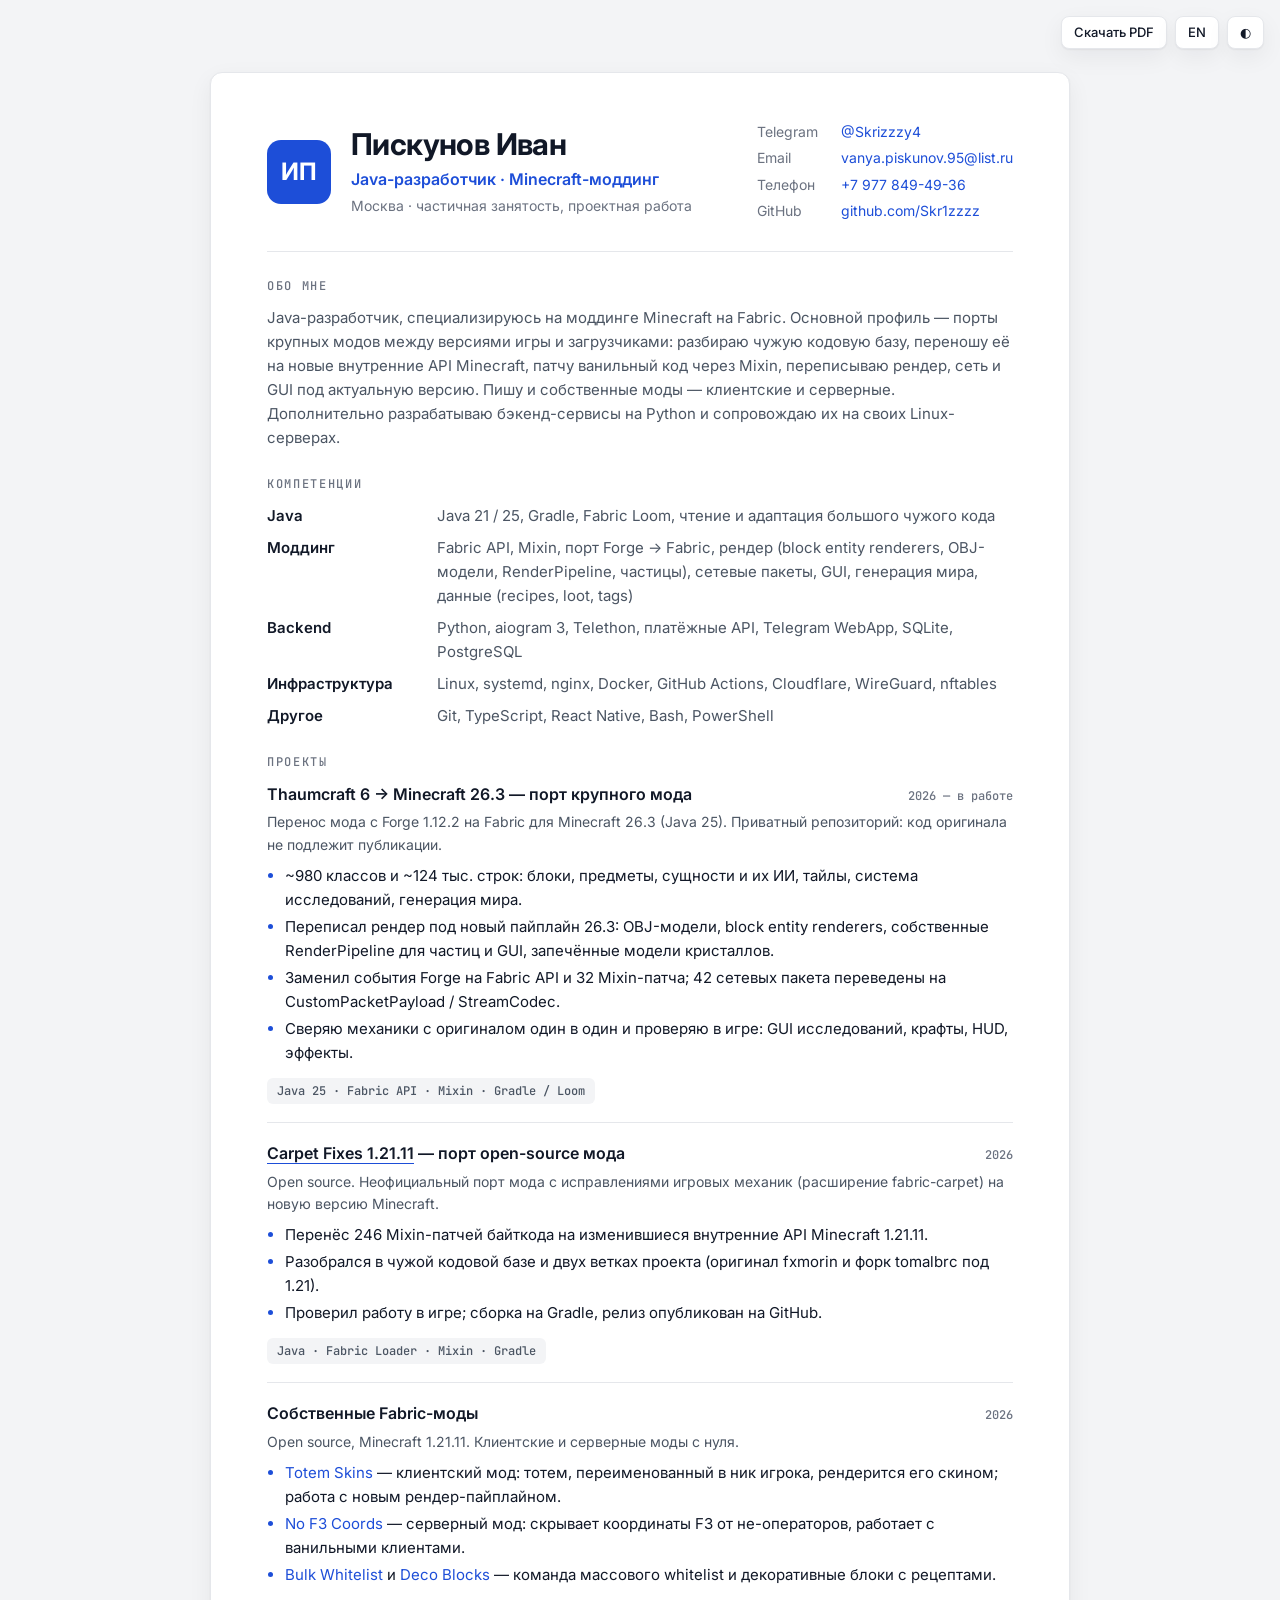
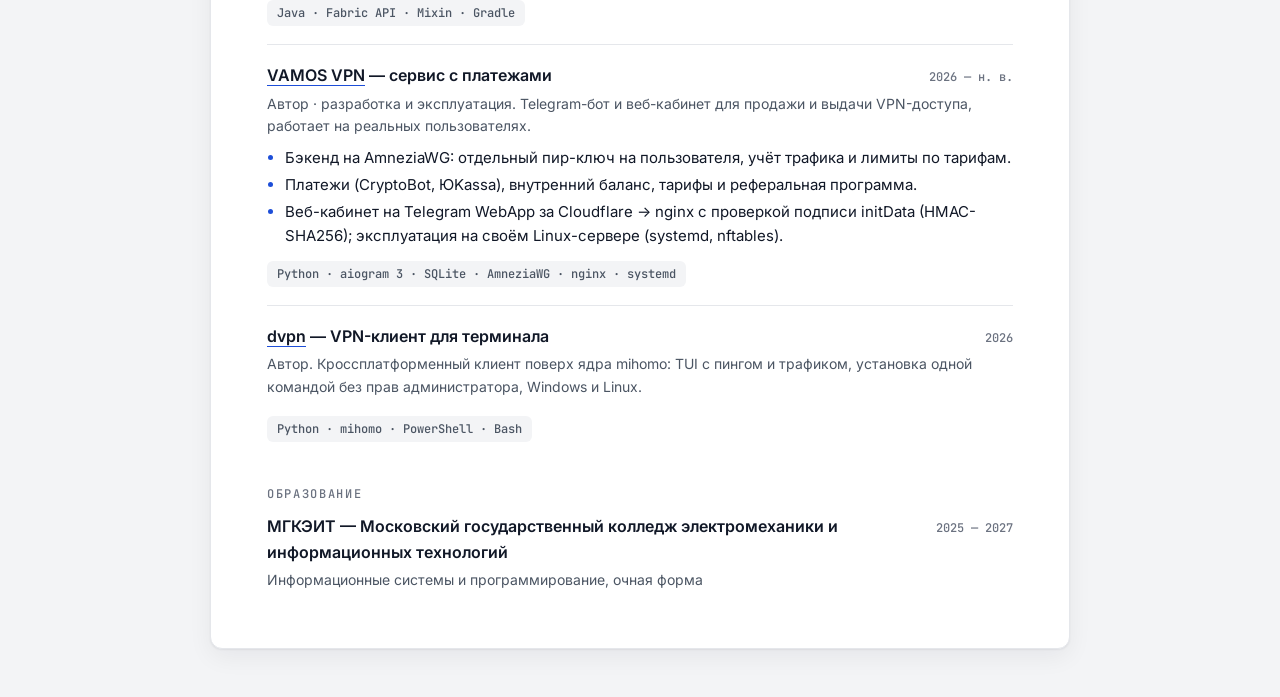
==== commit 9b64cab0: "Position as Java developer focused on Minecraft modding Java and modding skills first; the Thaumcraf" ====
--- a/index.html
+++ b/index.html
@@ -3,10 +3,10 @@
 <head>
     <meta charset="UTF-8">
     <meta name="viewport" content="width=device-width, initial-scale=1.0">
-    <title>Пискунов Иван — Backend-разработчик</title>
-    <meta name="description" content="Пискунов Иван — Backend-разработчик (Python / Java): продакшн-сервисы, платежи, сетевая инфраструктура и VPN, Linux.">
-    <meta property="og:title" content="Пискунов Иван — Backend-разработчик · Python / Java">
-    <meta property="og:description" content="Продакшн-сервисы полного цикла: Telegram-платформы с платежами, VPN-инфраструктура, Linux, nginx, Cloudflare.">
+    <title>Пискунов Иван — Java-разработчик</title>
+    <meta name="description" content="Пискунов Иван — Java-разработчик, моддинг Minecraft (Fabric, Mixin): порты крупных модов между версиями и загрузчиками.">
+    <meta property="og:title" content="Пискунов Иван — Java-разработчик · Minecraft-моддинг">
+    <meta property="og:description" content="Fabric, Mixin, Gradle: порт Thaumcraft 6 на Minecraft 26.3, порт Carpet Fixes (246 Mixin-патчей), собственные Fabric-моды.">
     <meta property="og:type" content="website">
     <meta name="twitter:card" content="summary">
     <link rel="icon" href="data:image/svg+xml,<svg xmlns='http://www.w3.org/2000/svg' viewBox='0 0 64 64'><rect width='64' height='64' rx='14' fill='%231d4ed8'/><text x='32' y='42' font-family='Arial' font-weight='700' font-size='26' fill='white' text-anchor='middle'>ИП</text></svg>">
@@ -28,7 +28,7 @@
                 <div class="monogram" aria-hidden="true"><span class="ru">ИП</span><span class="en">IP</span></div>
                 <div>
                     <h1><span class="ru">Пискунов Иван</span><span class="en">Ivan Piskunov</span></h1>
-                    <p class="role"><span class="ru">Backend-разработчик · Python / Java</span><span class="en">Backend Developer · Python / Java</span></p>
+                    <p class="role"><span class="ru">Java-разработчик · Minecraft-моддинг</span><span class="en">Java Developer · Minecraft Modding</span></p>
                     <p class="meta"><span class="ru">Москва · частичная занятость, проектная работа</span><span class="en">Moscow, Russia · part-time and project work</span></p>
                 </div>
             </div>
@@ -42,25 +42,23 @@
 
         <section>
             <h2><span class="ru">Обо мне</span><span class="en">Summary</span></h2>
-            <p class="ru">Разрабатываю и сопровождаю продакшн-сервисы полного цикла: от архитектуры и кода до деплоя на собственные Linux-серверы, мониторинга и поддержки реальных пользователей. Основная специализация — бэкенд на Python (Telegram-платформы, платёжные интеграции, веб-кабинеты) и сетевая инфраструктура: VPN, маршрутизация, nginx, Cloudflare. Уверенно работаю с большой чужой кодовой базой на Java — портировал open-source мод из 246 Mixin-патчей на новую версию Minecraft.</p>
-            <p class="en">I build and run full-cycle production services: from architecture and code to deployment on my own Linux servers, monitoring and supporting real users. My focus is Python back-end development (Telegram platforms, payment integrations, web dashboards) and network infrastructure: VPN, routing, nginx, Cloudflare. Comfortable in large unfamiliar Java codebases — I ported an open-source mod of 246 Mixin patches to a new Minecraft version.</p>
+            <p class="ru">Java-разработчик, специализируюсь на моддинге Minecraft на Fabric. Основной профиль — порты крупных модов между версиями игры и загрузчиками: разбираю чужую кодовую базу, переношу её на новые внутренние API Minecraft, патчу ванильный код через Mixin, переписываю рендер, сеть и GUI под актуальную версию. Пишу и собственные моды — клиентские и серверные. Дополнительно разрабатываю бэкенд-сервисы на Python и сопровождаю их на своих Linux-серверах.</p>
+            <p class="en">Java developer specialising in Minecraft modding on Fabric. My main focus is porting large mods across game versions and mod loaders: getting into an unfamiliar codebase, moving it onto Minecraft's new internal APIs, patching vanilla code with Mixin and rewriting rendering, networking and GUI for the current version. I also write my own client and server mods, and build Python back-end services that I run on my own Linux servers.</p>
         </section>
 
         <section>
             <h2><span class="ru">Компетенции</span><span class="en">Core skills</span></h2>
             <dl class="skills">
+                <dt>Java</dt>
+                <dd>Java 21 / 25, Gradle, Fabric Loom, <span class="ru">чтение и адаптация большого чужого кода</span><span class="en">reading and adapting large third-party codebases</span></dd>
+                <dt><span class="ru">Моддинг</span><span class="en">Modding</span></dt>
+                <dd>Fabric API, Mixin, <span class="ru">порт Forge → Fabric, рендер (block entity renderers, OBJ-модели, RenderPipeline, частицы), сетевые пакеты, GUI, генерация мира, данные (recipes, loot, tags)</span><span class="en">Forge → Fabric porting, rendering (block entity renderers, OBJ models, RenderPipeline, particles), network packets, GUI, world generation, data packs (recipes, loot, tags)</span></dd>
                 <dt>Backend</dt>
-                <dd>Python, aiogram 3, Telethon, <span class="ru">асинхронный код, платёжные API (CryptoBot, ЮKassa), Telegram WebApp</span><span class="en">async code, payment APIs (CryptoBot, YooKassa), Telegram WebApp</span>, SQLite, PostgreSQL</dd>
+                <dd>Python, aiogram 3, Telethon, <span class="ru">платёжные API, Telegram WebApp</span><span class="en">payment APIs, Telegram WebApp</span>, SQLite, PostgreSQL</dd>
                 <dt><span class="ru">Инфраструктура</span><span class="en">Infrastructure</span></dt>
-                <dd>Linux, systemd, nginx, Docker, GitHub Actions, Cloudflare, cron</dd>
-                <dt><span class="ru">Сети</span><span class="en">Networking</span></dt>
-                <dd>WireGuard / AmneziaWG, Xray, mihomo, nftables, dnsmasq, <span class="ru">split-tunnel и policy routing</span><span class="en">split tunnelling and policy routing</span></dd>
-                <dt>Java</dt>
-                <dd>Fabric, Mixin, Gradle, <span class="ru">чтение и адаптация чужого кода</span><span class="en">reading and adapting third-party code</span></dd>
-                <dt>Mobile / Front</dt>
-                <dd>TypeScript, React Native, Expo, Supabase, Firebase, HTML, CSS, JavaScript</dd>
-                <dt><span class="ru">Инструменты</span><span class="en">Tools</span></dt>
-                <dd>Git, Playwright, Bash, PowerShell</dd>
+                <dd>Linux, systemd, nginx, Docker, GitHub Actions, Cloudflare, WireGuard, nftables</dd>
+                <dt><span class="ru">Другое</span><span class="en">Other</span></dt>
+                <dd>Git, TypeScript, React Native, Bash, PowerShell</dd>
             </dl>
         </section>
 
@@ -69,46 +67,23 @@
 
             <article class="project">
                 <div class="p-head">
-                    <h3><a href="https://t.me/haribo_vamos_vpn_bot">VAMOS VPN</a> <span class="ru">— коммерческий VPN-сервис</span><span class="en">— commercial VPN service</span></h3>
-                    <span class="when"><span class="ru">2026 — н. в.</span><span class="en">2026 — present</span></span>
+                    <h3>Thaumcraft 6 → Minecraft 26.3 <span class="ru">— порт крупного мода</span><span class="en">— large mod port</span></h3>
+                    <span class="when"><span class="ru">2026 — в работе</span><span class="en">2026 — in progress</span></span>
                 </div>
-                <p class="p-sub"><span class="ru">Автор · разработка и эксплуатация. Telegram-бот и веб-кабинет для продажи и выдачи VPN-доступа, работает на реальных пользователях.</span><span class="en">Author · development and operations. Telegram bot and web dashboard selling and provisioning VPN access, serving real users.</span></p>
+                <p class="p-sub"><span class="ru">Перенос мода с Forge 1.12.2 на Fabric для Minecraft 26.3 (Java 25). Приватный репозиторий: код оригинала не подлежит публикации.</span><span class="en">Porting the mod from Forge 1.12.2 to Fabric for Minecraft 26.3 (Java 25). Private repository: the original code may not be published.</span></p>
                 <ul class="ru">
-                    <li>Спроектировал бэкенд на AmneziaWG: отдельный пир-ключ на каждого пользователя, учёт трафика и лимиты по тарифам в гигабайтах.</li>
-                    <li>Реализовал приём платежей (CryptoBot, ЮKassa), внутренний баланс, тарифы и реферальную программу; статусы счетов опрашиваются каждые 20 секунд.</li>
-                    <li>Веб-кабинет на Telegram WebApp по цепочке Cloudflare → nginx → Python с авторизацией по initData и проверкой подписи HMAC-SHA256.</li>
-                    <li>Настроил маршрутизацию: split-tunnel «весь мир кроме РФ» (~4 600 префиксов, автогенерация по cron) и выделенный egress отдельных сервисов через Cloudflare WARP на nftables.</li>
-                    <li>Эксплуатация на собственном Linux-сервере: systemd-сервисы, SQLite, единая команда проверки статуса всей системы.</li>
+                    <li>~980 классов и ~124 тыс. строк: блоки, предметы, сущности и их ИИ, тайлы, система исследований, генерация мира.</li>
+                    <li>Переписал рендер под новый пайплайн 26.3: OBJ-модели, block entity renderers, собственные RenderPipeline для частиц и GUI, запечённые модели кристаллов.</li>
+                    <li>Заменил события Forge на Fabric API и 32 Mixin-патча; 42 сетевых пакета переведены на CustomPacketPayload / StreamCodec.</li>
+                    <li>Сверяю механики с оригиналом один в один и проверяю в игре: GUI исследований, крафты, HUD, эффекты.</li>
                 </ul>
                 <ul class="en">
-                    <li>Designed an AmneziaWG back end: a dedicated peer key per user, traffic accounting and per-plan gigabyte limits.</li>
-                    <li>Implemented payments (CryptoBot, YooKassa), an internal balance, plans and a referral programme; invoice status is polled every 20 seconds.</li>
-                    <li>Built a Telegram WebApp dashboard behind Cloudflare → nginx → Python, authenticated via initData with HMAC-SHA256 signature checks.</li>
-                    <li>Set up routing: a split tunnel for all non-Russian traffic (~4,600 prefixes regenerated by cron) and dedicated egress for selected services through Cloudflare WARP with nftables.</li>
-                    <li>Operate it on my own Linux server: systemd services, SQLite, a single command reporting the status of the whole system.</li>
+                    <li>~980 classes and ~124k lines: blocks, items, entities and their AI, block entities, the research system, world generation.</li>
+                    <li>Rewrote rendering for the 26.3 pipeline: OBJ models, block entity renderers, custom RenderPipelines for particles and GUI, baked crystal models.</li>
+                    <li>Replaced Forge events with Fabric API and 32 Mixin patches; moved 42 network packets to CustomPacketPayload / StreamCodec.</li>
+                    <li>Match mechanics to the original one-to-one and verify them in game: research GUI, crafting, HUD, effects.</li>
                 </ul>
-                <p class="stack">Python · aiogram 3 · SQLite · AmneziaWG · nftables · dnsmasq · nginx · Cloudflare · systemd</p>
-            </article>
-
-            <article class="project">
-                <div class="p-head">
-                    <h3><a href="https://github.com/platezkaivan-droid/dvpn-get">dvpn</a> <span class="ru">— VPN-клиент для терминала</span><span class="en">— terminal VPN client</span></h3>
-                    <span class="when">2026</span>
-                </div>
-                <p class="p-sub"><span class="ru">Автор. Кроссплатформенный VPN-клиент поверх ядра mihomo с TUI-интерфейсом.</span><span class="en">Author. Cross-platform VPN client on top of the mihomo core with a TUI.</span></p>
-                <ul class="ru">
-                    <li>TUI: выбор сервера из подписки, сортировка по пингу, трафик и остаток квоты в реальном времени.</li>
-                    <li>Протоколы VLESS (Reality, xhttp, gRPC), Hysteria2, Trojan, VMess, Shadowsocks.</li>
-                    <li>Установка одной командой (PowerShell / curl) без прав администратора, портативный режим, автозагрузка ядра, управление системным прокси.</li>
-                    <li>Windows и Linux, распространение через GitHub Releases.</li>
-                </ul>
-                <ul class="en">
-                    <li>TUI: pick a server from a subscription, sort by ping, live traffic and remaining quota.</li>
-                    <li>Protocols: VLESS (Reality, xhttp, gRPC), Hysteria2, Trojan, VMess, Shadowsocks.</li>
-                    <li>One-command install (PowerShell / curl) without admin rights, portable mode, automatic core download, system proxy management.</li>
-                    <li>Windows and Linux, distributed through GitHub Releases.</li>
-                </ul>
-                <p class="stack">Python · mihomo · PowerShell · Bash</p>
+                <p class="stack">Java 25 · Fabric API · Mixin · Gradle / Loom</p>
             </article>
 
             <article class="project">
@@ -132,21 +107,49 @@
 
             <article class="project">
                 <div class="p-head">
-                    <h3><a href="https://github.com/platezkaivan-droid/bakery-mobile-app">Bakery</a> <span class="ru">— мобильное приложение</span><span class="en">— mobile app</span></h3>
-                    <span class="when">2025 — 2026</span>
+                    <h3><span class="ru">Собственные Fabric-моды</span><span class="en">Own Fabric mods</span></h3>
+                    <span class="when">2026</span>
                 </div>
-                <p class="p-sub"><span class="ru">Кроссплатформенное приложение для пекарни (Android / iOS) с веб-админкой.</span><span class="en">Cross-platform bakery app (Android / iOS) with a web admin panel.</span></p>
+                <p class="p-sub"><span class="ru">Open source, Minecraft 1.21.11. Клиентские и серверные моды с нуля.</span><span class="en">Open source, Minecraft 1.21.11. Client and server mods written from scratch.</span></p>
                 <ul class="ru">
-                    <li>Каталог, корзина, избранное и оформление заказа на React Native + Expo и TypeScript.</li>
-                    <li>Чат поддержки в реальном времени на Supabase Realtime, push-уведомления через Firebase Cloud Messaging.</li>
-                    <li>Вход по email и Google Sign-In (Supabase Auth), серверная логика на PostgreSQL (PL/pgSQL).</li>
+                    <li><a href="https://github.com/Skr1zzzz/totem-skins">Totem Skins</a> — клиентский мод: тотем, переименованный в ник игрока, рендерится его скином; работа с новым рендер-пайплайном.</li>
+                    <li><a href="https://github.com/Skr1zzzz/no-f3-coords">No F3 Coords</a> — серверный мод: скрывает координаты F3 от не-операторов, работает с ванильными клиентами.</li>
+                    <li><a href="https://github.com/Skr1zzzz/bulk-whitelist">Bulk Whitelist</a> и <a href="https://github.com/Skr1zzzz/deco-blocks">Deco Blocks</a> — команда массового whitelist и декоративные блоки с рецептами.</li>
                 </ul>
                 <ul class="en">
-                    <li>Catalogue, cart, favourites and checkout built with React Native + Expo and TypeScript.</li>
-                    <li>Realtime support chat on Supabase Realtime, push notifications via Firebase Cloud Messaging.</li>
-                    <li>Email and Google Sign-In (Supabase Auth), server-side logic in PostgreSQL (PL/pgSQL).</li>
+                    <li><a href="https://github.com/Skr1zzzz/totem-skins">Totem Skins</a> — client mod: a totem renamed to a player's name renders with that player's skin; built on the new render pipeline.</li>
+                    <li><a href="https://github.com/Skr1zzzz/no-f3-coords">No F3 Coords</a> — server mod: hides F3 coordinates from non-op players, works with vanilla clients.</li>
+                    <li><a href="https://github.com/Skr1zzzz/bulk-whitelist">Bulk Whitelist</a> and <a href="https://github.com/Skr1zzzz/deco-blocks">Deco Blocks</a> — a bulk whitelist command and decorative blocks with recipes.</li>
                 </ul>
-                <p class="stack">React Native · Expo · TypeScript · Supabase · PostgreSQL · Firebase</p>
+                <p class="stack">Java · Fabric API · Mixin · Gradle</p>
+            </article>
+
+            <article class="project">
+                <div class="p-head">
+                    <h3><a href="https://t.me/haribo_vamos_vpn_bot">VAMOS VPN</a> <span class="ru">— сервис с платежами</span><span class="en">— paid service</span></h3>
+                    <span class="when"><span class="ru">2026 — н. в.</span><span class="en">2026 — present</span></span>
+                </div>
+                <p class="p-sub"><span class="ru">Автор · разработка и эксплуатация. Telegram-бот и веб-кабинет для продажи и выдачи VPN-доступа, работает на реальных пользователях.</span><span class="en">Author · development and operations. Telegram bot and web dashboard selling and provisioning VPN access, serving real users.</span></p>
+                <ul class="ru">
+                    <li>Бэкенд на AmneziaWG: отдельный пир-ключ на пользователя, учёт трафика и лимиты по тарифам.</li>
+                    <li>Платежи (CryptoBot, ЮKassa), внутренний баланс, тарифы и реферальная программа.</li>
+                    <li>Веб-кабинет на Telegram WebApp за Cloudflare → nginx с проверкой подписи initData (HMAC-SHA256); эксплуатация на своём Linux-сервере (systemd, nftables).</li>
+                </ul>
+                <ul class="en">
+                    <li>AmneziaWG back end: a peer key per user, traffic accounting and per-plan limits.</li>
+                    <li>Payments (CryptoBot, YooKassa), an internal balance, plans and a referral programme.</li>
+                    <li>Telegram WebApp dashboard behind Cloudflare → nginx with initData signature checks (HMAC-SHA256); operated on my own Linux server (systemd, nftables).</li>
+                </ul>
+                <p class="stack">Python · aiogram 3 · SQLite · AmneziaWG · nginx · systemd</p>
+            </article>
+
+            <article class="project">
+                <div class="p-head">
+                    <h3><a href="https://github.com/platezkaivan-droid/dvpn-get">dvpn</a> <span class="ru">— VPN-клиент для терминала</span><span class="en">— terminal VPN client</span></h3>
+                    <span class="when">2026</span>
+                </div>
+                <p class="p-sub"><span class="ru">Автор. Кроссплатформенный клиент поверх ядра mihomo: TUI с пингом и трафиком, установка одной командой без прав администратора, Windows и Linux.</span><span class="en">Author. Cross-platform client on the mihomo core: TUI with ping and live traffic, one-command install without admin rights, Windows and Linux.</span></p>
+                <p class="stack">Python · mihomo · PowerShell · Bash</p>
             </article>
         </section>
 
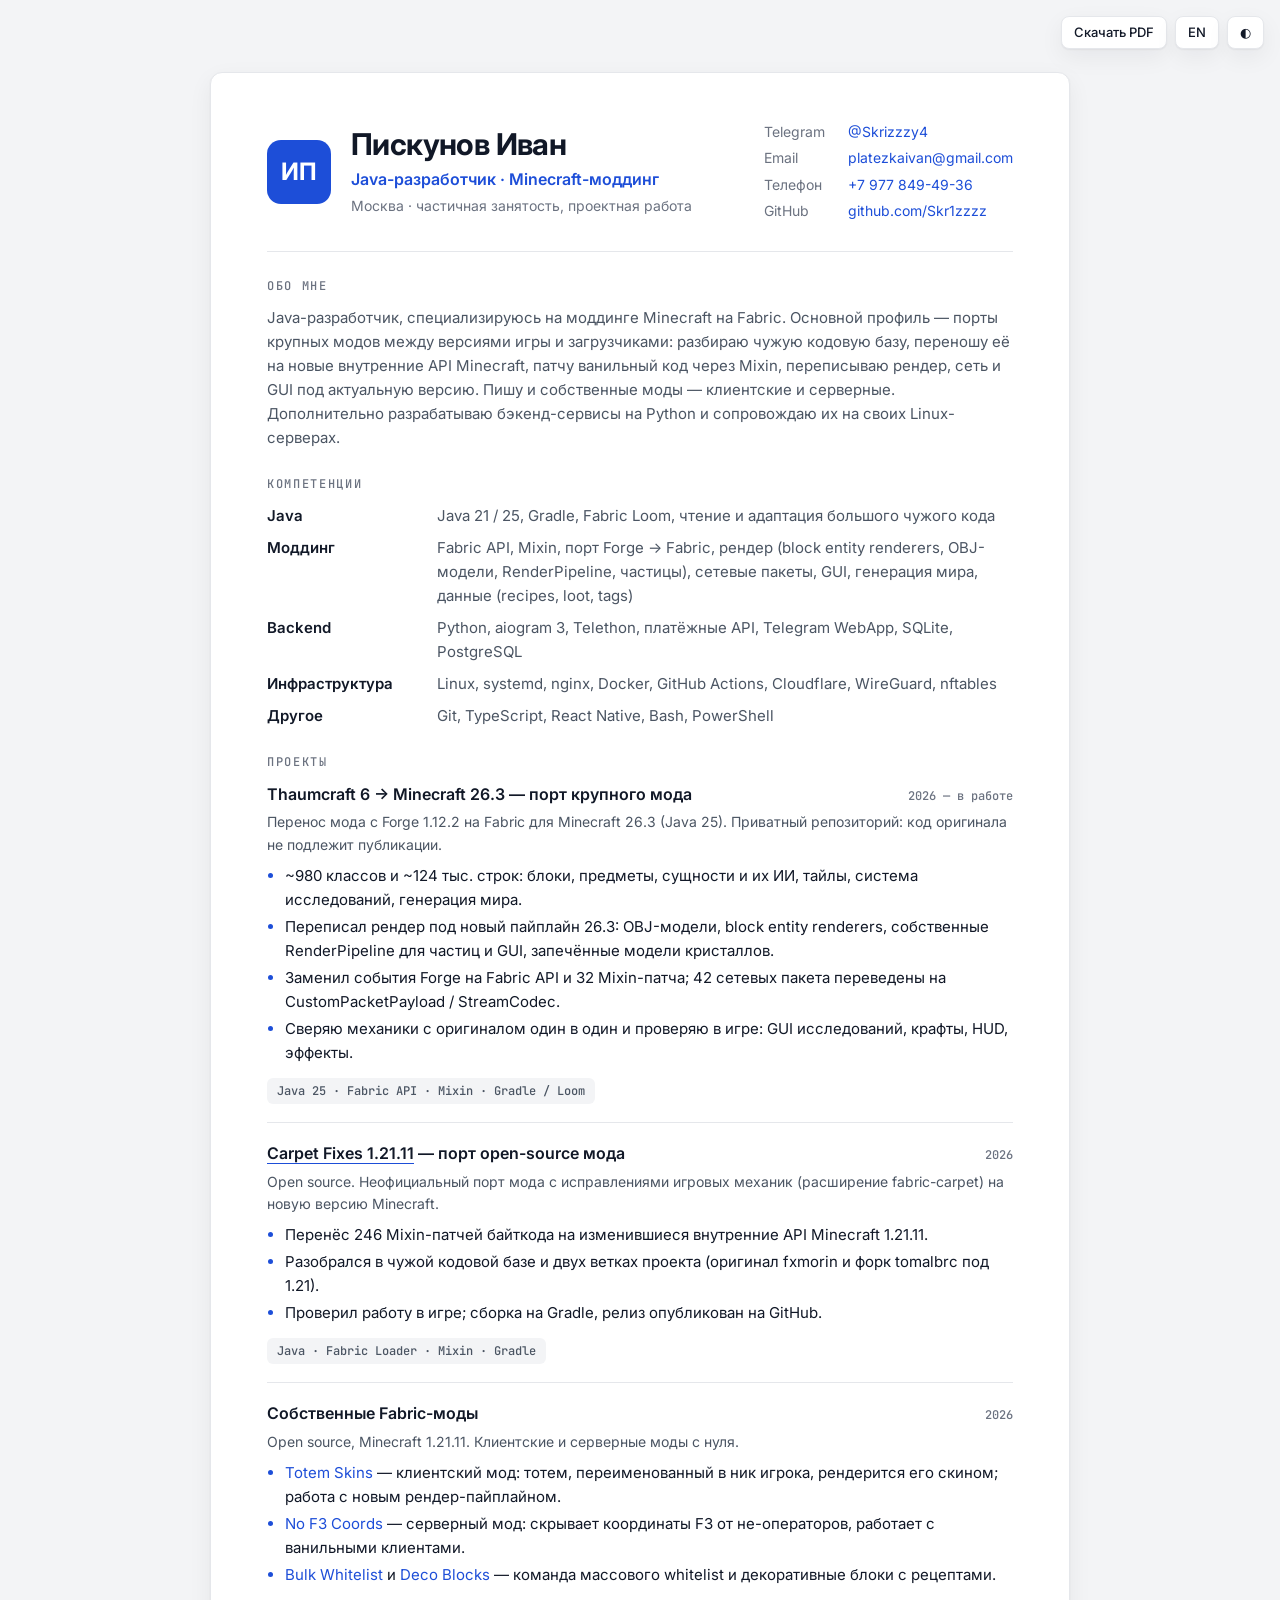
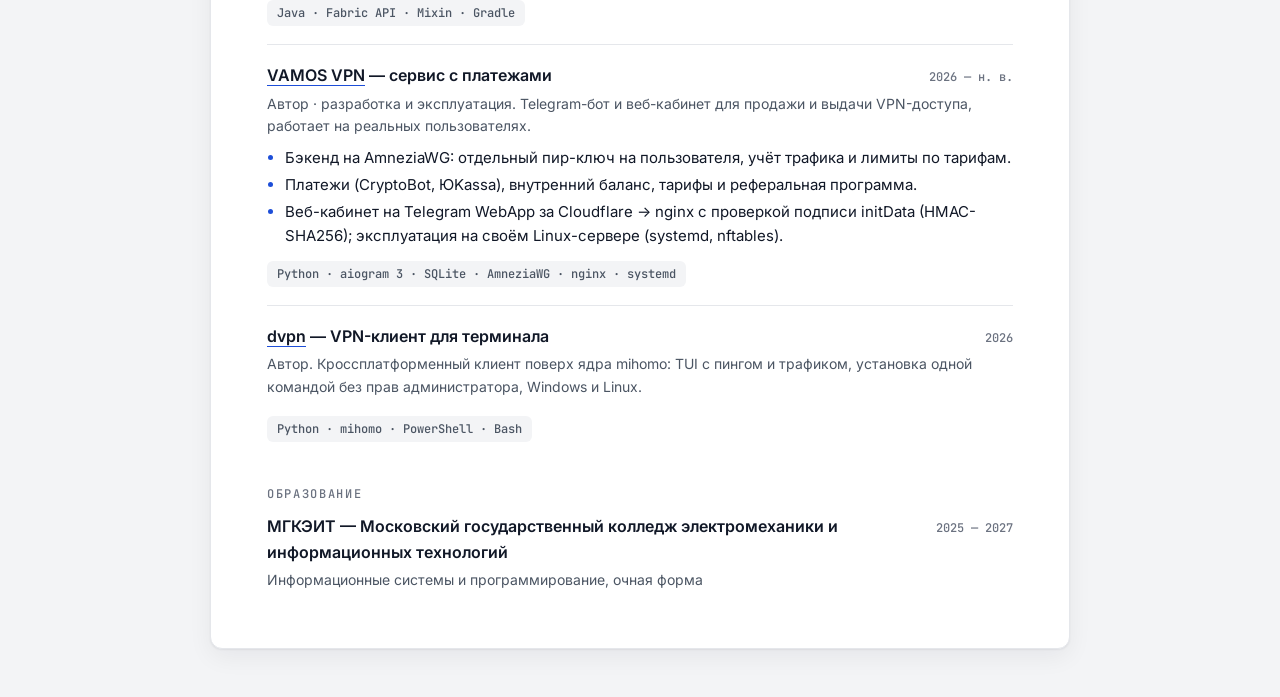
==== commit 4974dcf5: "Update contact email" ====
--- a/index.html
+++ b/index.html
@@ -34,7 +34,7 @@
             </div>
             <ul class="contacts">
                 <li><span class="k">Telegram</span><a href="https://t.me/Skrizzzy4">@Skrizzzy4</a></li>
-                <li><span class="k">Email</span><a href="mailto:vanya.piskunov.95@list.ru">vanya.piskunov.95@list.ru</a></li>
+                <li><span class="k">Email</span><a href="mailto:platezkaivan@gmail.com">platezkaivan@gmail.com</a></li>
                 <li><span class="k"><span class="ru">Телефон</span><span class="en">Phone</span></span><a href="tel:+79778494936">+7 977 849-49-36</a></li>
                 <li><span class="k">GitHub</span><a href="https://github.com/Skr1zzzz">github.com/Skr1zzzz</a></li>
             </ul>
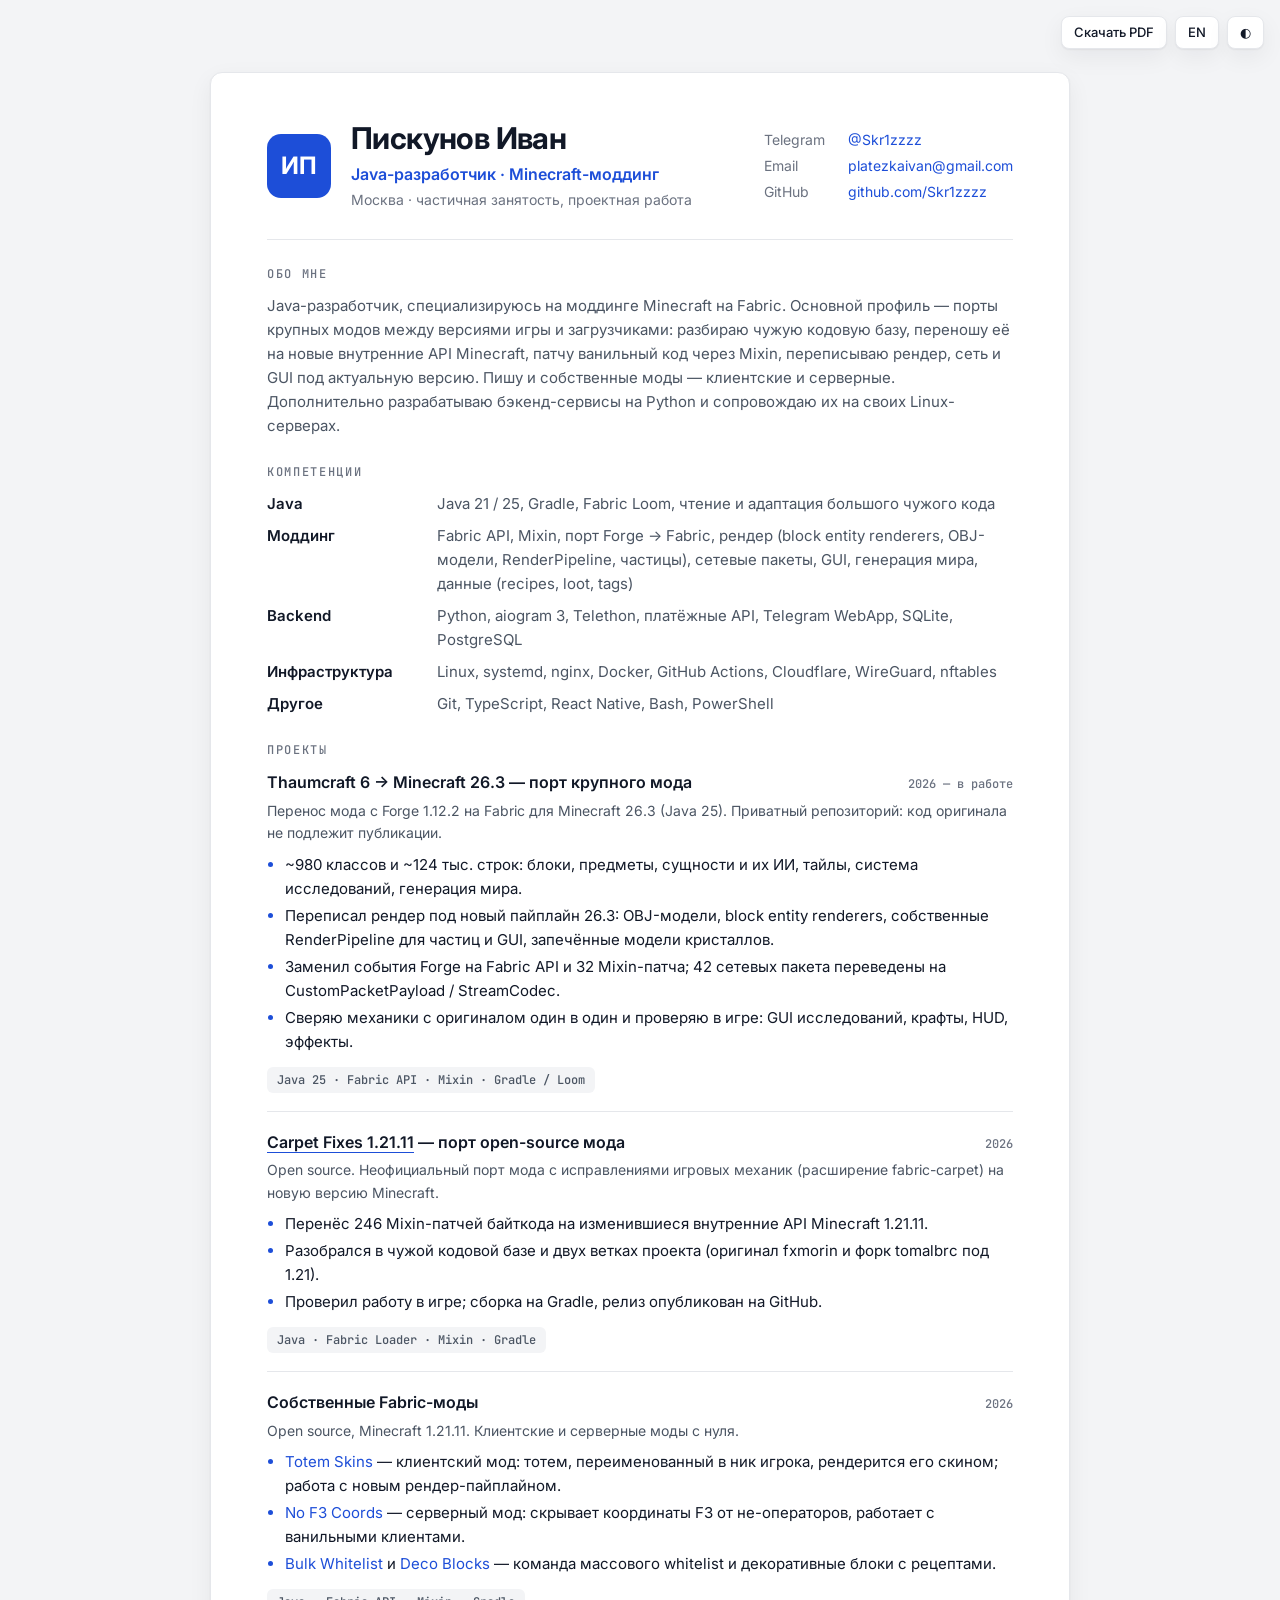
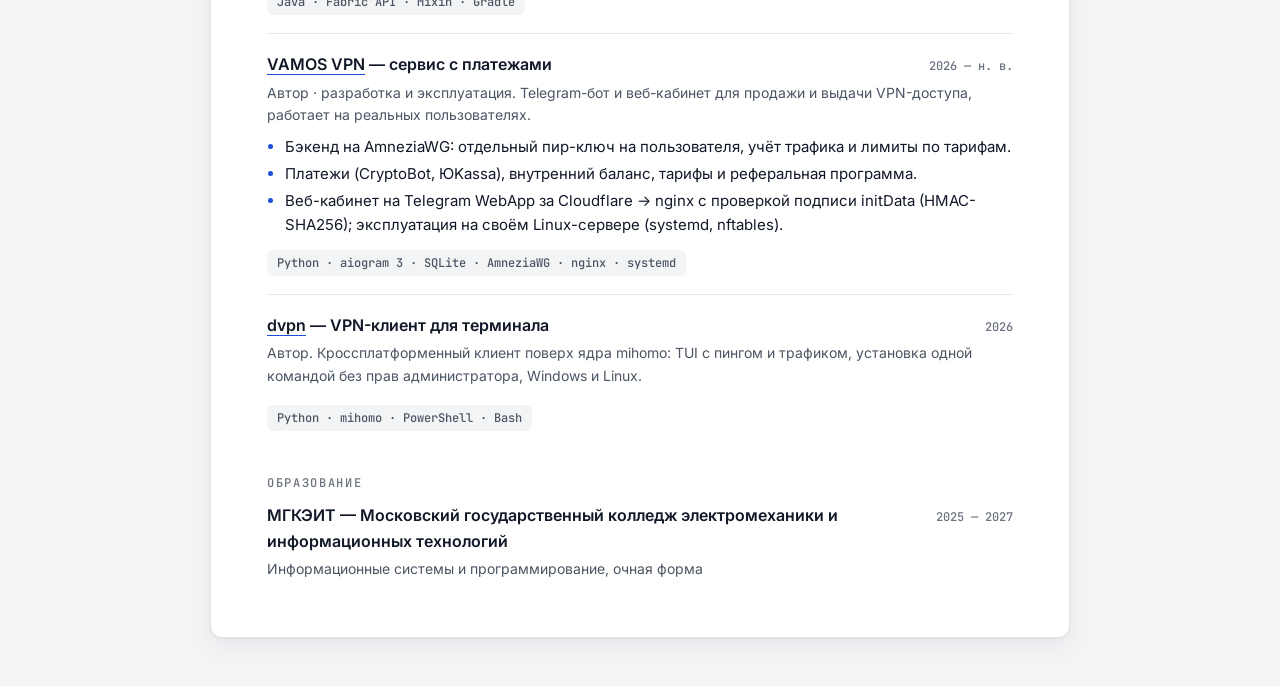
==== commit 4aae5648: "Update Telegram contact, remove phone number" ====
--- a/index.html
+++ b/index.html
@@ -33,9 +33,8 @@
                 </div>
             </div>
             <ul class="contacts">
-                <li><span class="k">Telegram</span><a href="https://t.me/Skrizzzy4">@Skrizzzy4</a></li>
+                <li><span class="k">Telegram</span><a href="https://t.me/Skr1zzzz">@Skr1zzzz</a></li>
                 <li><span class="k">Email</span><a href="mailto:platezkaivan@gmail.com">platezkaivan@gmail.com</a></li>
-                <li><span class="k"><span class="ru">Телефон</span><span class="en">Phone</span></span><a href="tel:+79778494936">+7 977 849-49-36</a></li>
                 <li><span class="k">GitHub</span><a href="https://github.com/Skr1zzzz">github.com/Skr1zzzz</a></li>
             </ul>
         </header>
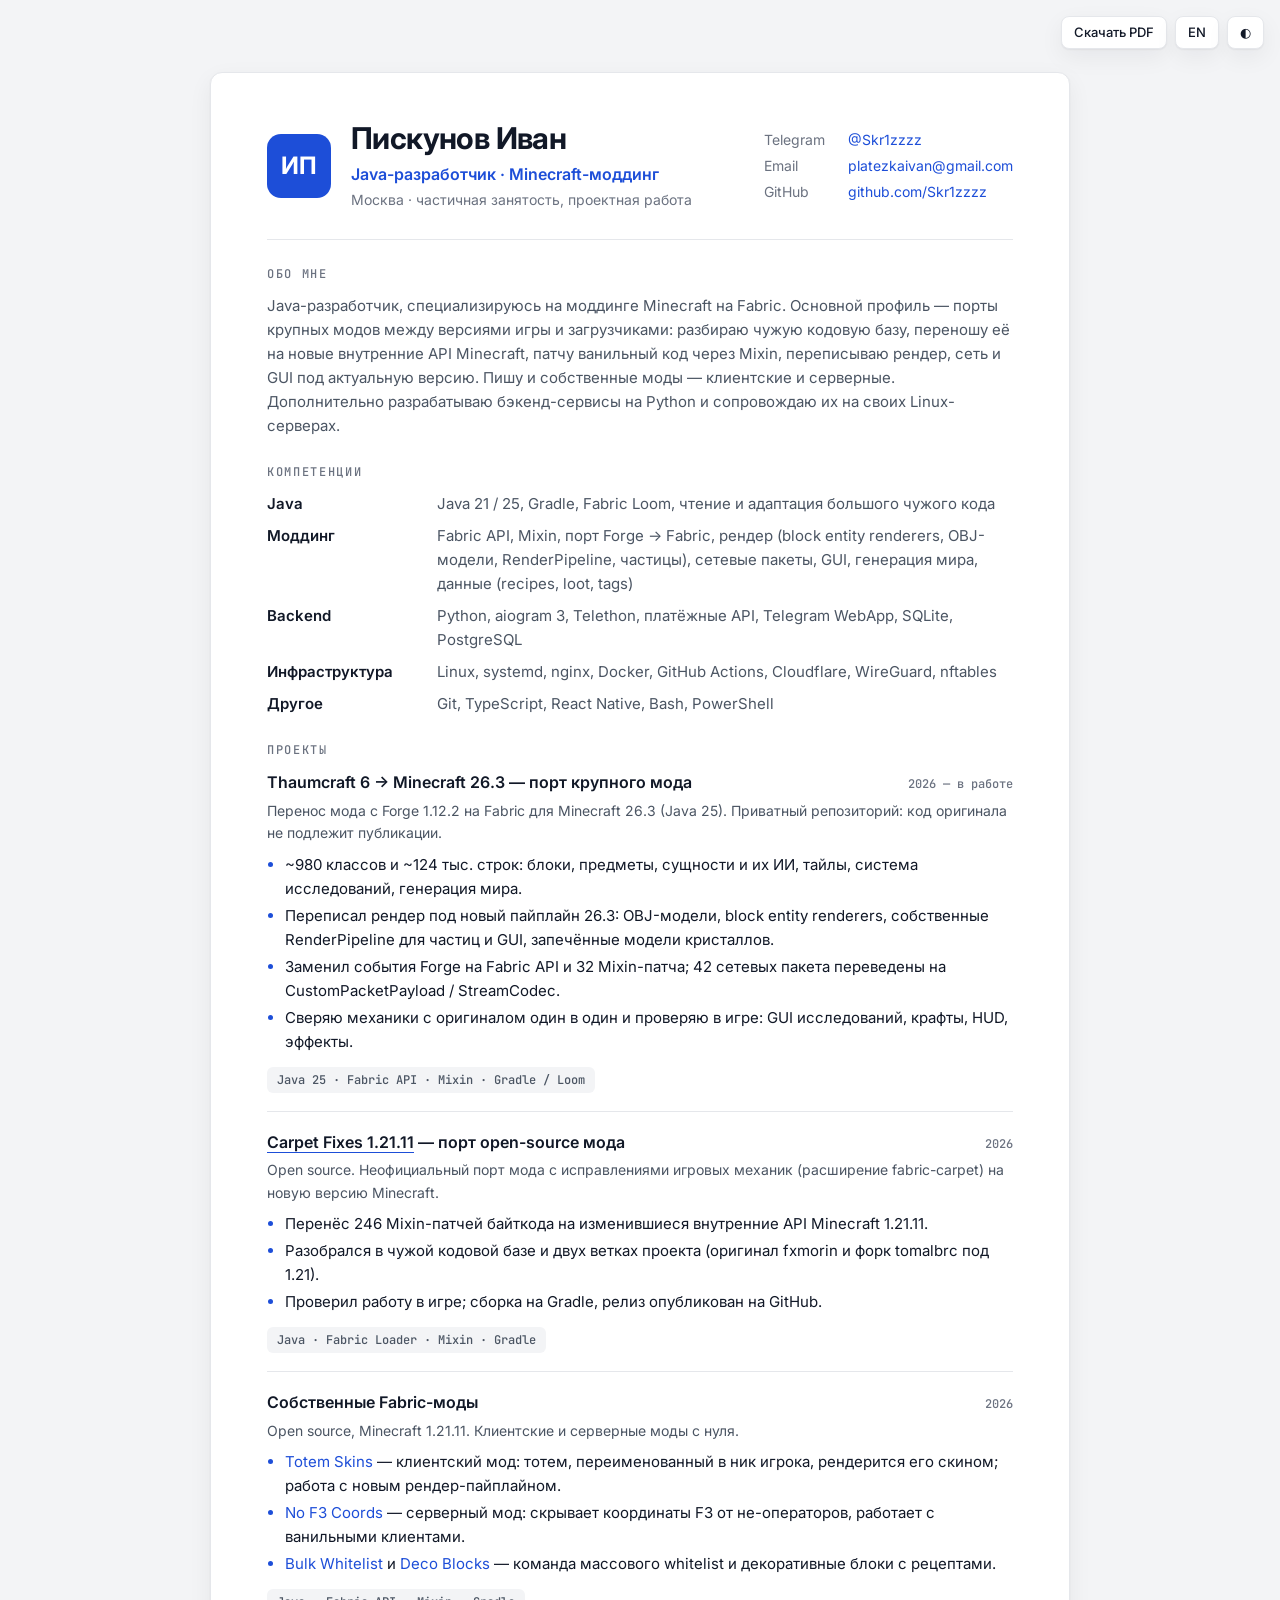
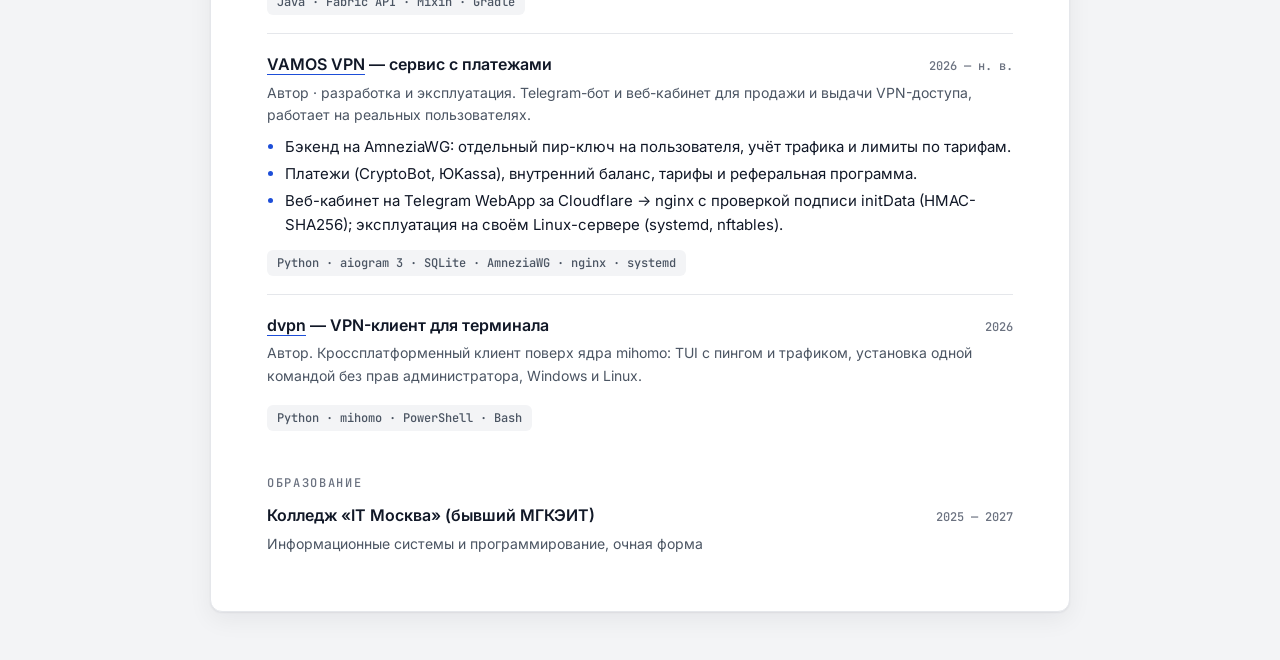
==== commit e12fc5fb: "Rename the college to IT Moscow (formerly MGKEIT) The college now goes by «IT Москва». Updated the e" ====
--- a/index.html
+++ b/index.html
@@ -155,7 +155,7 @@
         <section>
             <h2><span class="ru">Образование</span><span class="en">Education</span></h2>
             <div class="p-head">
-                <h3><span class="ru">МГКЭИТ — Московский государственный колледж электромеханики и информационных технологий</span><span class="en">MGKEIT — Moscow State College of Electromechanics and Information Technology</span></h3>
+                <h3><span class="ru">Колледж «IT Москва» (бывший МГКЭИТ)</span><span class="en">IT Moscow College (formerly MGKEIT)</span></h3>
                 <span class="when">2025 — 2027</span>
             </div>
             <p class="p-sub"><span class="ru">Информационные системы и программирование, очная форма</span><span class="en">Information Systems and Programming, full-time</span></p>
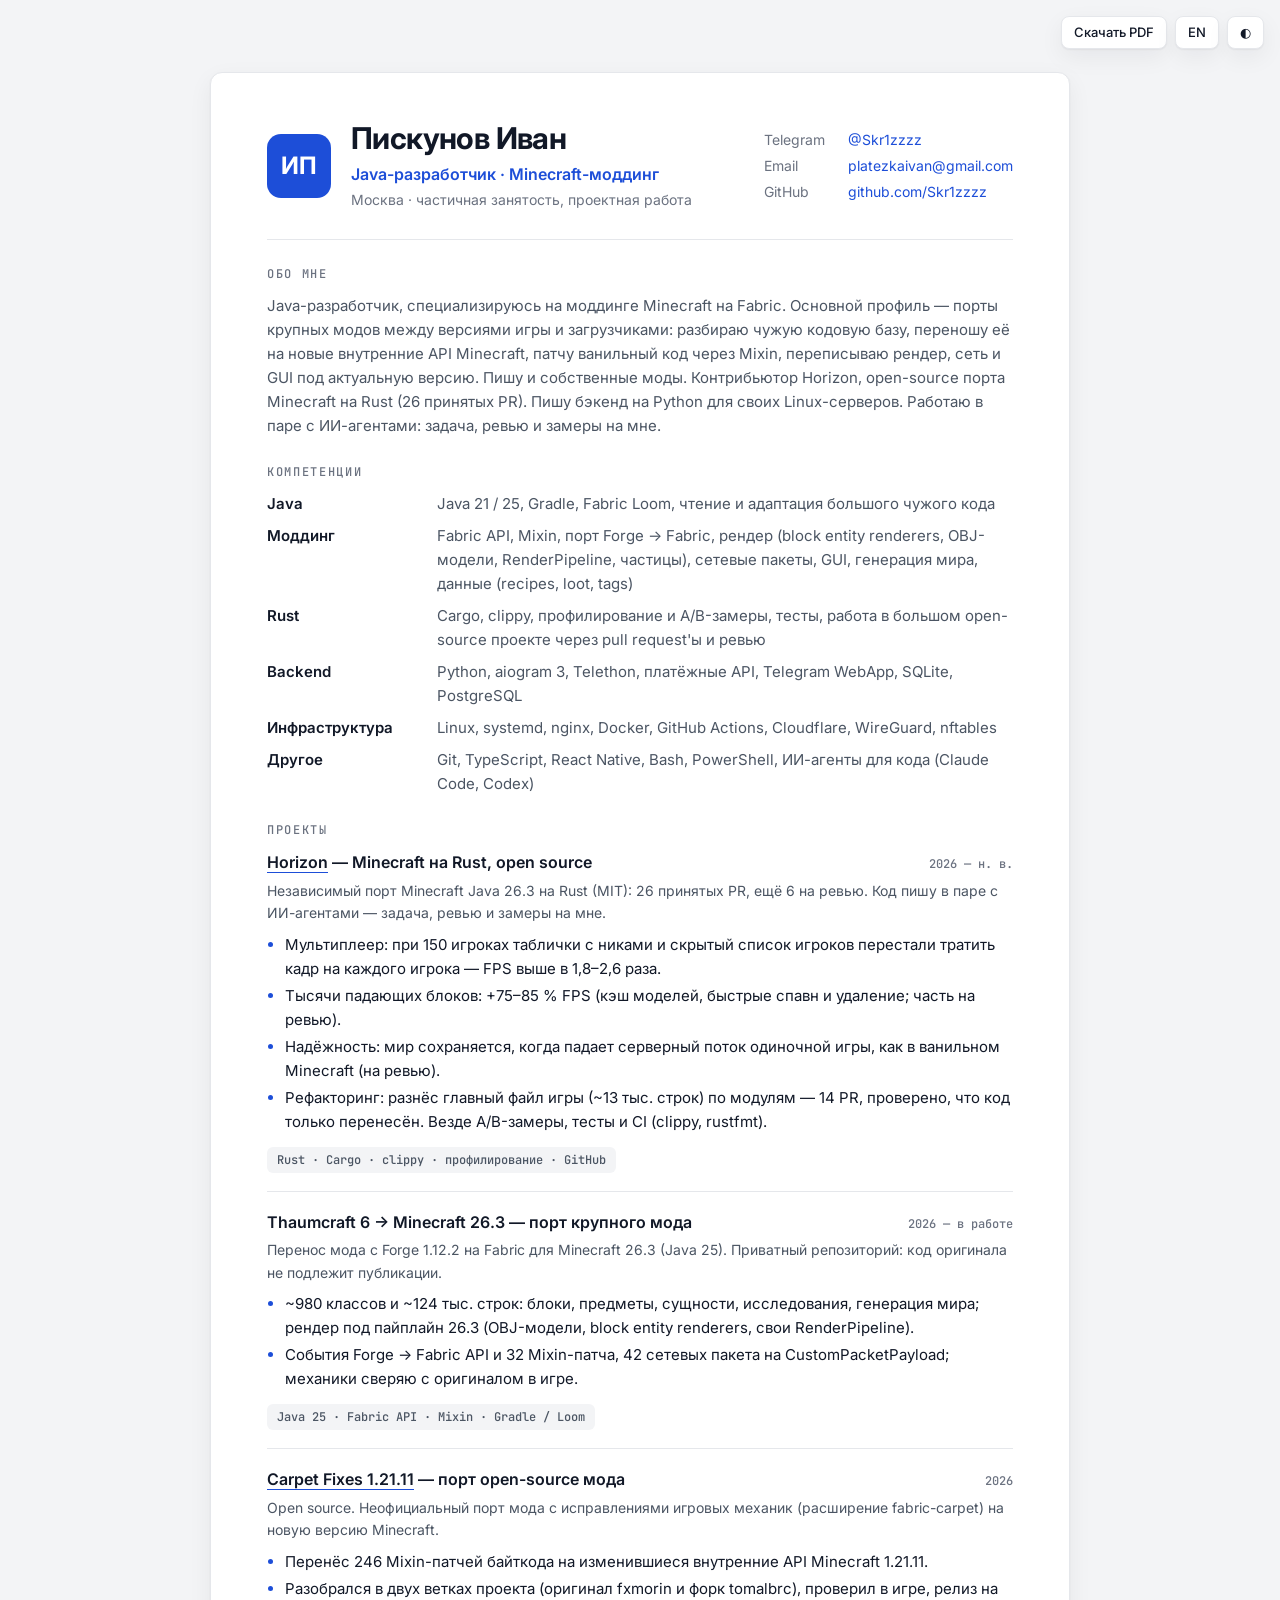
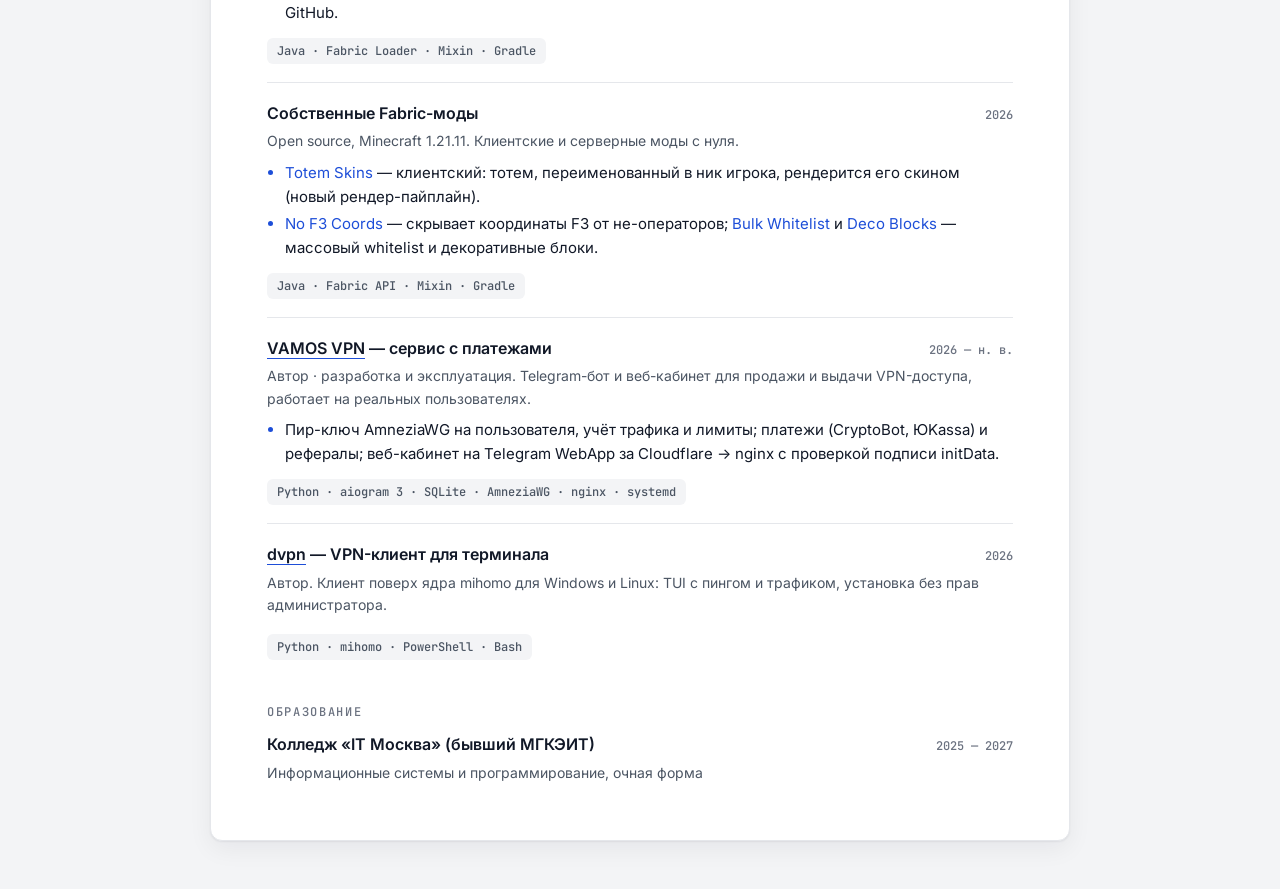
==== commit 95ae474c: "Add Horizon contributions to both resume pages Horizon (an open-source Minecraft port in Rust): 26 m" ====
--- a/index.html
+++ b/index.html
@@ -41,8 +41,8 @@
 
         <section>
             <h2><span class="ru">Обо мне</span><span class="en">Summary</span></h2>
-            <p class="ru">Java-разработчик, специализируюсь на моддинге Minecraft на Fabric. Основной профиль — порты крупных модов между версиями игры и загрузчиками: разбираю чужую кодовую базу, переношу её на новые внутренние API Minecraft, патчу ванильный код через Mixin, переписываю рендер, сеть и GUI под актуальную версию. Пишу и собственные моды — клиентские и серверные. Дополнительно разрабатываю бэкенд-сервисы на Python и сопровождаю их на своих Linux-серверах.</p>
-            <p class="en">Java developer specialising in Minecraft modding on Fabric. My main focus is porting large mods across game versions and mod loaders: getting into an unfamiliar codebase, moving it onto Minecraft's new internal APIs, patching vanilla code with Mixin and rewriting rendering, networking and GUI for the current version. I also write my own client and server mods, and build Python back-end services that I run on my own Linux servers.</p>
+            <p class="ru">Java-разработчик, специализируюсь на моддинге Minecraft на Fabric. Основной профиль — порты крупных модов между версиями игры и загрузчиками: разбираю чужую кодовую базу, переношу её на новые внутренние API Minecraft, патчу ванильный код через Mixin, переписываю рендер, сеть и GUI под актуальную версию. Пишу и собственные моды. Контрибьютор Horizon, open-source порта Minecraft на Rust (26 принятых PR). Пишу бэкенд на Python для своих Linux-серверов. Работаю в паре с ИИ-агентами: задача, ревью и замеры на мне.</p>
+            <p class="en">Java developer specialising in Minecraft modding on Fabric. My main focus is porting large mods across game versions and mod loaders: getting into an unfamiliar codebase, moving it onto Minecraft's new internal APIs, patching vanilla code with Mixin and rewriting rendering, networking and GUI for the current version. I also write my own mods, contribute to Horizon, an open-source Minecraft port in Rust (26 merged PRs), and build Python back ends for my own Linux servers. I work with AI coding agents; the task, review and benchmarks are mine.</p>
         </section>
 
         <section>
@@ -52,12 +52,14 @@
                 <dd>Java 21 / 25, Gradle, Fabric Loom, <span class="ru">чтение и адаптация большого чужого кода</span><span class="en">reading and adapting large third-party codebases</span></dd>
                 <dt><span class="ru">Моддинг</span><span class="en">Modding</span></dt>
                 <dd>Fabric API, Mixin, <span class="ru">порт Forge → Fabric, рендер (block entity renderers, OBJ-модели, RenderPipeline, частицы), сетевые пакеты, GUI, генерация мира, данные (recipes, loot, tags)</span><span class="en">Forge → Fabric porting, rendering (block entity renderers, OBJ models, RenderPipeline, particles), network packets, GUI, world generation, data packs (recipes, loot, tags)</span></dd>
+                <dt>Rust</dt>
+                <dd>Cargo, clippy, <span class="ru">профилирование и A/B-замеры, тесты, работа в большом open-source проекте через pull request'ы и ревью</span><span class="en">profiling and A/B benchmarks, tests, working in a large open-source project through pull requests and review</span></dd>
                 <dt>Backend</dt>
                 <dd>Python, aiogram 3, Telethon, <span class="ru">платёжные API, Telegram WebApp</span><span class="en">payment APIs, Telegram WebApp</span>, SQLite, PostgreSQL</dd>
                 <dt><span class="ru">Инфраструктура</span><span class="en">Infrastructure</span></dt>
                 <dd>Linux, systemd, nginx, Docker, GitHub Actions, Cloudflare, WireGuard, nftables</dd>
                 <dt><span class="ru">Другое</span><span class="en">Other</span></dt>
-                <dd>Git, TypeScript, React Native, Bash, PowerShell</dd>
+                <dd>Git, TypeScript, React Native, Bash, PowerShell, <span class="ru">ИИ-агенты для кода (Claude Code, Codex)</span><span class="en">AI coding agents (Claude Code, Codex)</span></dd>
             </dl>
         </section>
 
@@ -66,21 +68,38 @@
 
             <article class="project">
                 <div class="p-head">
+                    <h3><a href="https://github.com/horizon-rust/horizon/pulls?q=is%3Apr+author%3ASkr1zzzz">Horizon</a> <span class="ru">— Minecraft на Rust, open source</span><span class="en">— Minecraft in Rust, open source</span></h3>
+                    <span class="when"><span class="ru">2026 — н. в.</span><span class="en">2026 — present</span></span>
+                </div>
+                <p class="p-sub"><span class="ru">Независимый порт Minecraft Java 26.3 на Rust (MIT): 26 принятых PR, ещё 6 на ревью. Код пишу в паре с ИИ-агентами — задача, ревью и замеры на мне.</span><span class="en">An independent port of Minecraft Java 26.3 to Rust (MIT): 26 merged PRs, 6 more in review. I write code with AI agents; the task, review and benchmarks are mine.</span></p>
+                <ul class="ru">
+                    <li>Мультиплеер: при 150 игроках таблички с никами и скрытый список игроков перестали тратить кадр на каждого игрока — FPS выше в 1,8–2,6 раза.</li>
+                    <li>Тысячи падающих блоков: +75–85 % FPS (кэш моделей, быстрые спавн и удаление; часть на ревью).</li>
+                    <li>Надёжность: мир сохраняется, когда падает серверный поток одиночной игры, как в ванильном Minecraft (на ревью).</li>
+                    <li>Рефакторинг: разнёс главный файл игры (~13 тыс. строк) по модулям — 14 PR, проверено, что код только перенесён. Везде A/B-замеры, тесты и CI (clippy, rustfmt).</li>
+                </ul>
+                <ul class="en">
+                    <li>Multiplayer: with 150 players, name tags and the hidden player list no longer cost frame time per player — 1.8–2.6× FPS.</li>
+                    <li>Thousands of falling blocks: +75–85% FPS (a model cache, fast spawning and removal; partly in review).</li>
+                    <li>Reliability: the world is saved when single player's server thread crashes, as vanilla Minecraft does (in review).</li>
+                    <li>Refactoring: split the game's main file (~13k lines) into modules in 14 PRs, each checked to be a pure move. A/B benchmarks, tests and CI (clippy, rustfmt) throughout.</li>
+                </ul>
+                <p class="stack">Rust · Cargo · clippy · <span class="ru">профилирование</span><span class="en">profiling</span> · GitHub</p>
+            </article>
+
+            <article class="project">
+                <div class="p-head">
                     <h3>Thaumcraft 6 → Minecraft 26.3 <span class="ru">— порт крупного мода</span><span class="en">— large mod port</span></h3>
                     <span class="when"><span class="ru">2026 — в работе</span><span class="en">2026 — in progress</span></span>
                 </div>
                 <p class="p-sub"><span class="ru">Перенос мода с Forge 1.12.2 на Fabric для Minecraft 26.3 (Java 25). Приватный репозиторий: код оригинала не подлежит публикации.</span><span class="en">Porting the mod from Forge 1.12.2 to Fabric for Minecraft 26.3 (Java 25). Private repository: the original code may not be published.</span></p>
                 <ul class="ru">
-                    <li>~980 классов и ~124 тыс. строк: блоки, предметы, сущности и их ИИ, тайлы, система исследований, генерация мира.</li>
-                    <li>Переписал рендер под новый пайплайн 26.3: OBJ-модели, block entity renderers, собственные RenderPipeline для частиц и GUI, запечённые модели кристаллов.</li>
-                    <li>Заменил события Forge на Fabric API и 32 Mixin-патча; 42 сетевых пакета переведены на CustomPacketPayload / StreamCodec.</li>
-                    <li>Сверяю механики с оригиналом один в один и проверяю в игре: GUI исследований, крафты, HUD, эффекты.</li>
+                    <li>~980 классов и ~124 тыс. строк: блоки, предметы, сущности, исследования, генерация мира; рендер под пайплайн 26.3 (OBJ-модели, block entity renderers, свои RenderPipeline).</li>
+                    <li>События Forge → Fabric API и 32 Mixin-патча, 42 сетевых пакета на CustomPacketPayload; механики сверяю с оригиналом в игре.</li>
                 </ul>
                 <ul class="en">
-                    <li>~980 classes and ~124k lines: blocks, items, entities and their AI, block entities, the research system, world generation.</li>
-                    <li>Rewrote rendering for the 26.3 pipeline: OBJ models, block entity renderers, custom RenderPipelines for particles and GUI, baked crystal models.</li>
-                    <li>Replaced Forge events with Fabric API and 32 Mixin patches; moved 42 network packets to CustomPacketPayload / StreamCodec.</li>
-                    <li>Match mechanics to the original one-to-one and verify them in game: research GUI, crafting, HUD, effects.</li>
+                    <li>~980 classes and ~124k lines: blocks, items, entities, research, world generation; rendering for the 26.3 pipeline (OBJ models, block entity renderers, custom RenderPipelines).</li>
+                    <li>Forge events → Fabric API and 32 Mixin patches, 42 network packets on CustomPacketPayload; mechanics checked against the original in game.</li>
                 </ul>
                 <p class="stack">Java 25 · Fabric API · Mixin · Gradle / Loom</p>
             </article>
@@ -93,13 +112,11 @@
                 <p class="p-sub"><span class="ru">Open source. Неофициальный порт мода с исправлениями игровых механик (расширение fabric-carpet) на новую версию Minecraft.</span><span class="en">Open source. Unofficial port of a game-mechanics bug-fix mod (a fabric-carpet extension) to a new Minecraft version.</span></p>
                 <ul class="ru">
                     <li>Перенёс 246 Mixin-патчей байткода на изменившиеся внутренние API Minecraft 1.21.11.</li>
-                    <li>Разобрался в чужой кодовой базе и двух ветках проекта (оригинал fxmorin и форк tomalbrc под 1.21).</li>
-                    <li>Проверил работу в игре; сборка на Gradle, релиз опубликован на GitHub.</li>
+                    <li>Разобрался в двух ветках проекта (оригинал fxmorin и форк tomalbrc), проверил в игре, релиз на GitHub.</li>
                 </ul>
                 <ul class="en">
                     <li>Moved 246 bytecode Mixin patches onto the changed internal APIs of Minecraft 1.21.11.</li>
-                    <li>Worked through an unfamiliar codebase and two lines of the project (fxmorin's original and tomalbrc's 1.21 fork).</li>
-                    <li>Verified it in game; built with Gradle and released on GitHub.</li>
+                    <li>Worked through two lines of the project (fxmorin's original and tomalbrc's fork), tested in game, released on GitHub.</li>
                 </ul>
                 <p class="stack">Java · Fabric Loader · Mixin · Gradle</p>
             </article>
@@ -111,14 +128,12 @@
                 </div>
                 <p class="p-sub"><span class="ru">Open source, Minecraft 1.21.11. Клиентские и серверные моды с нуля.</span><span class="en">Open source, Minecraft 1.21.11. Client and server mods written from scratch.</span></p>
                 <ul class="ru">
-                    <li><a href="https://github.com/Skr1zzzz/totem-skins">Totem Skins</a> — клиентский мод: тотем, переименованный в ник игрока, рендерится его скином; работа с новым рендер-пайплайном.</li>
-                    <li><a href="https://github.com/Skr1zzzz/no-f3-coords">No F3 Coords</a> — серверный мод: скрывает координаты F3 от не-операторов, работает с ванильными клиентами.</li>
-                    <li><a href="https://github.com/Skr1zzzz/bulk-whitelist">Bulk Whitelist</a> и <a href="https://github.com/Skr1zzzz/deco-blocks">Deco Blocks</a> — команда массового whitelist и декоративные блоки с рецептами.</li>
+                    <li><a href="https://github.com/Skr1zzzz/totem-skins">Totem Skins</a> — клиентский: тотем, переименованный в ник игрока, рендерится его скином (новый рендер-пайплайн).</li>
+                    <li><a href="https://github.com/Skr1zzzz/no-f3-coords">No F3 Coords</a> — скрывает координаты F3 от не-операторов; <a href="https://github.com/Skr1zzzz/bulk-whitelist">Bulk Whitelist</a> и <a href="https://github.com/Skr1zzzz/deco-blocks">Deco Blocks</a> — массовый whitelist и декоративные блоки.</li>
                 </ul>
                 <ul class="en">
-                    <li><a href="https://github.com/Skr1zzzz/totem-skins">Totem Skins</a> — client mod: a totem renamed to a player's name renders with that player's skin; built on the new render pipeline.</li>
-                    <li><a href="https://github.com/Skr1zzzz/no-f3-coords">No F3 Coords</a> — server mod: hides F3 coordinates from non-op players, works with vanilla clients.</li>
-                    <li><a href="https://github.com/Skr1zzzz/bulk-whitelist">Bulk Whitelist</a> and <a href="https://github.com/Skr1zzzz/deco-blocks">Deco Blocks</a> — a bulk whitelist command and decorative blocks with recipes.</li>
+                    <li><a href="https://github.com/Skr1zzzz/totem-skins">Totem Skins</a> — client: a totem renamed to a player's name renders with that player's skin (new render pipeline).</li>
+                    <li><a href="https://github.com/Skr1zzzz/no-f3-coords">No F3 Coords</a> hides F3 coordinates from non-ops; <a href="https://github.com/Skr1zzzz/bulk-whitelist">Bulk Whitelist</a> and <a href="https://github.com/Skr1zzzz/deco-blocks">Deco Blocks</a> add a bulk whitelist and decorative blocks.</li>
                 </ul>
                 <p class="stack">Java · Fabric API · Mixin · Gradle</p>
             </article>
@@ -130,14 +145,10 @@
                 </div>
                 <p class="p-sub"><span class="ru">Автор · разработка и эксплуатация. Telegram-бот и веб-кабинет для продажи и выдачи VPN-доступа, работает на реальных пользователях.</span><span class="en">Author · development and operations. Telegram bot and web dashboard selling and provisioning VPN access, serving real users.</span></p>
                 <ul class="ru">
-                    <li>Бэкенд на AmneziaWG: отдельный пир-ключ на пользователя, учёт трафика и лимиты по тарифам.</li>
-                    <li>Платежи (CryptoBot, ЮKassa), внутренний баланс, тарифы и реферальная программа.</li>
-                    <li>Веб-кабинет на Telegram WebApp за Cloudflare → nginx с проверкой подписи initData (HMAC-SHA256); эксплуатация на своём Linux-сервере (systemd, nftables).</li>
+                    <li>Пир-ключ AmneziaWG на пользователя, учёт трафика и лимиты; платежи (CryptoBot, ЮKassa) и рефералы; веб-кабинет на Telegram WebApp за Cloudflare → nginx с проверкой подписи initData.</li>
                 </ul>
                 <ul class="en">
-                    <li>AmneziaWG back end: a peer key per user, traffic accounting and per-plan limits.</li>
-                    <li>Payments (CryptoBot, YooKassa), an internal balance, plans and a referral programme.</li>
-                    <li>Telegram WebApp dashboard behind Cloudflare → nginx with initData signature checks (HMAC-SHA256); operated on my own Linux server (systemd, nftables).</li>
+                    <li>An AmneziaWG peer key per user, traffic accounting and limits; payments (CryptoBot, YooKassa) and referrals; a Telegram WebApp dashboard behind Cloudflare → nginx with initData signature checks.</li>
                 </ul>
                 <p class="stack">Python · aiogram 3 · SQLite · AmneziaWG · nginx · systemd</p>
             </article>
@@ -147,7 +158,7 @@
                     <h3><a href="https://github.com/platezkaivan-droid/dvpn-get">dvpn</a> <span class="ru">— VPN-клиент для терминала</span><span class="en">— terminal VPN client</span></h3>
                     <span class="when">2026</span>
                 </div>
-                <p class="p-sub"><span class="ru">Автор. Кроссплатформенный клиент поверх ядра mihomo: TUI с пингом и трафиком, установка одной командой без прав администратора, Windows и Linux.</span><span class="en">Author. Cross-platform client on the mihomo core: TUI with ping and live traffic, one-command install without admin rights, Windows and Linux.</span></p>
+                <p class="p-sub"><span class="ru">Автор. Клиент поверх ядра mihomo для Windows и Linux: TUI с пингом и трафиком, установка без прав администратора.</span><span class="en">Author. A mihomo-based client for Windows and Linux: TUI with ping and live traffic, install without admin rights.</span></p>
                 <p class="stack">Python · mihomo · PowerShell · Bash</p>
             </article>
         </section>
